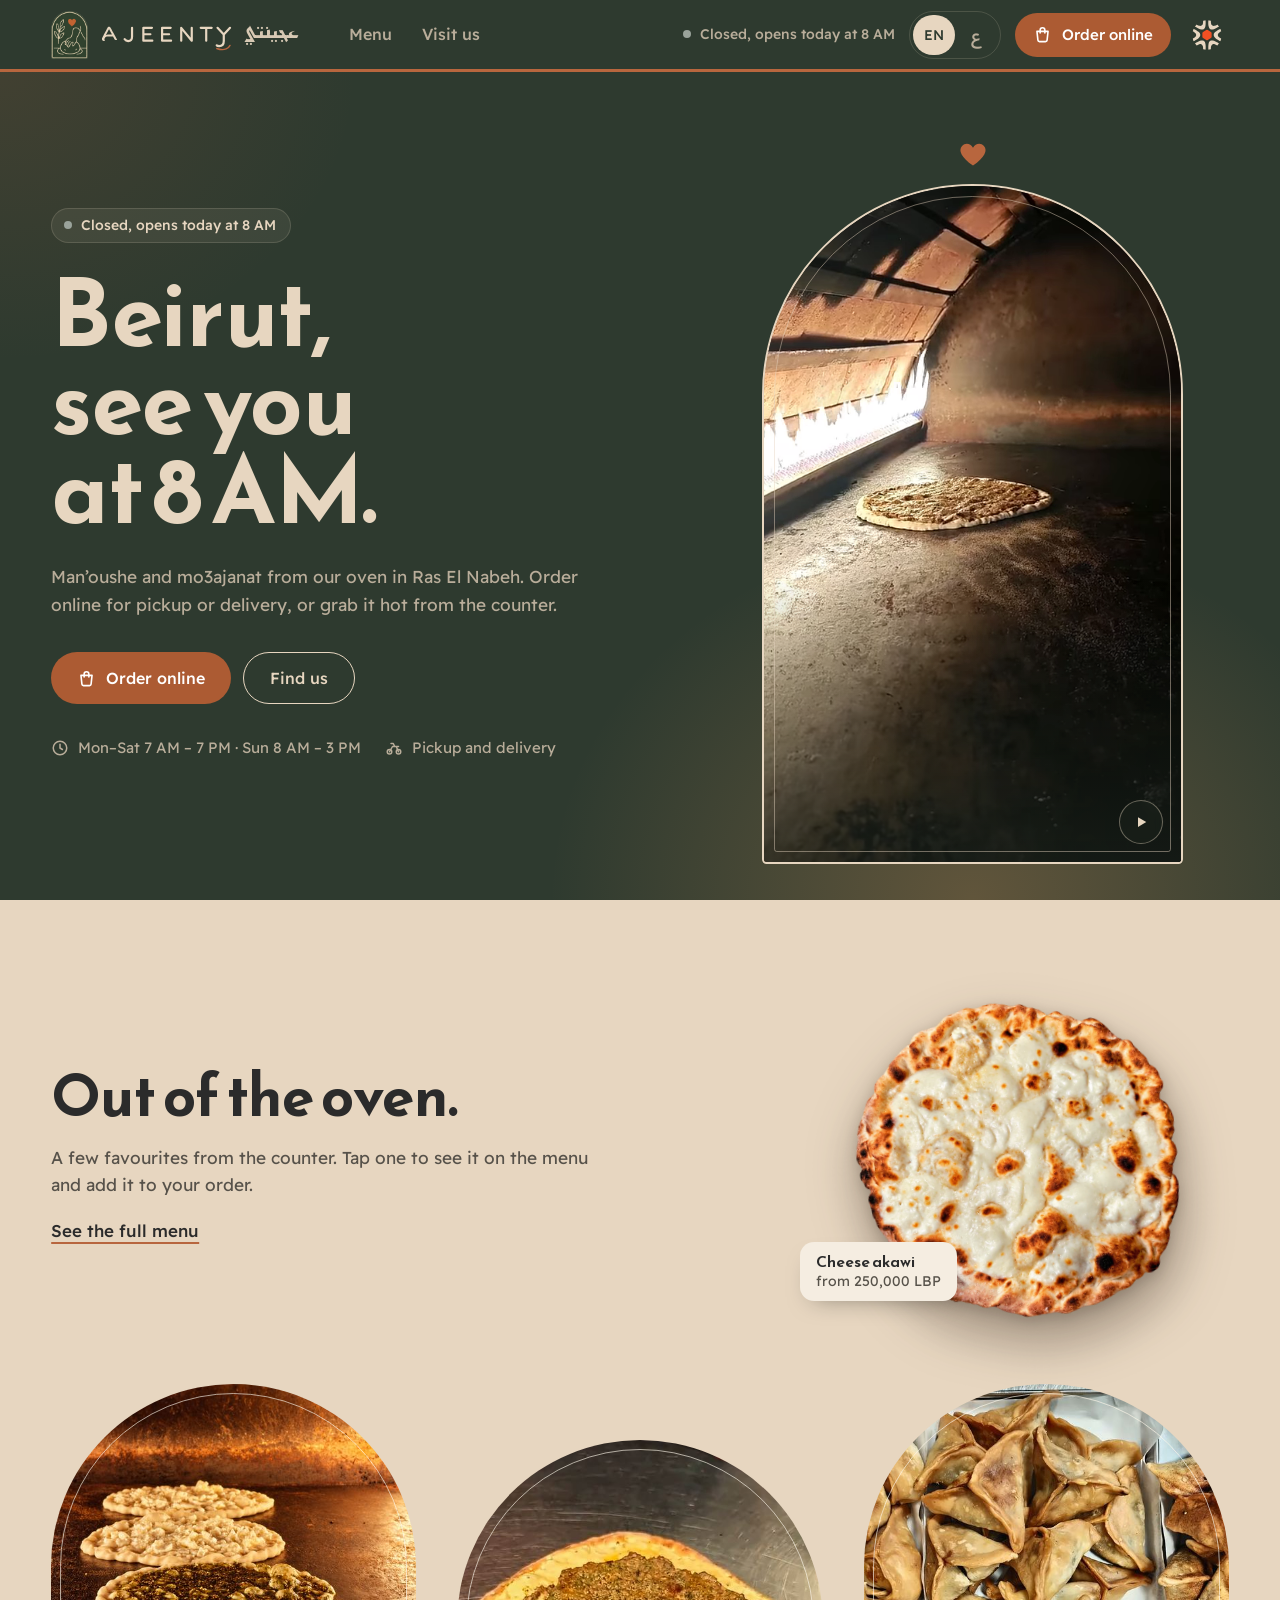
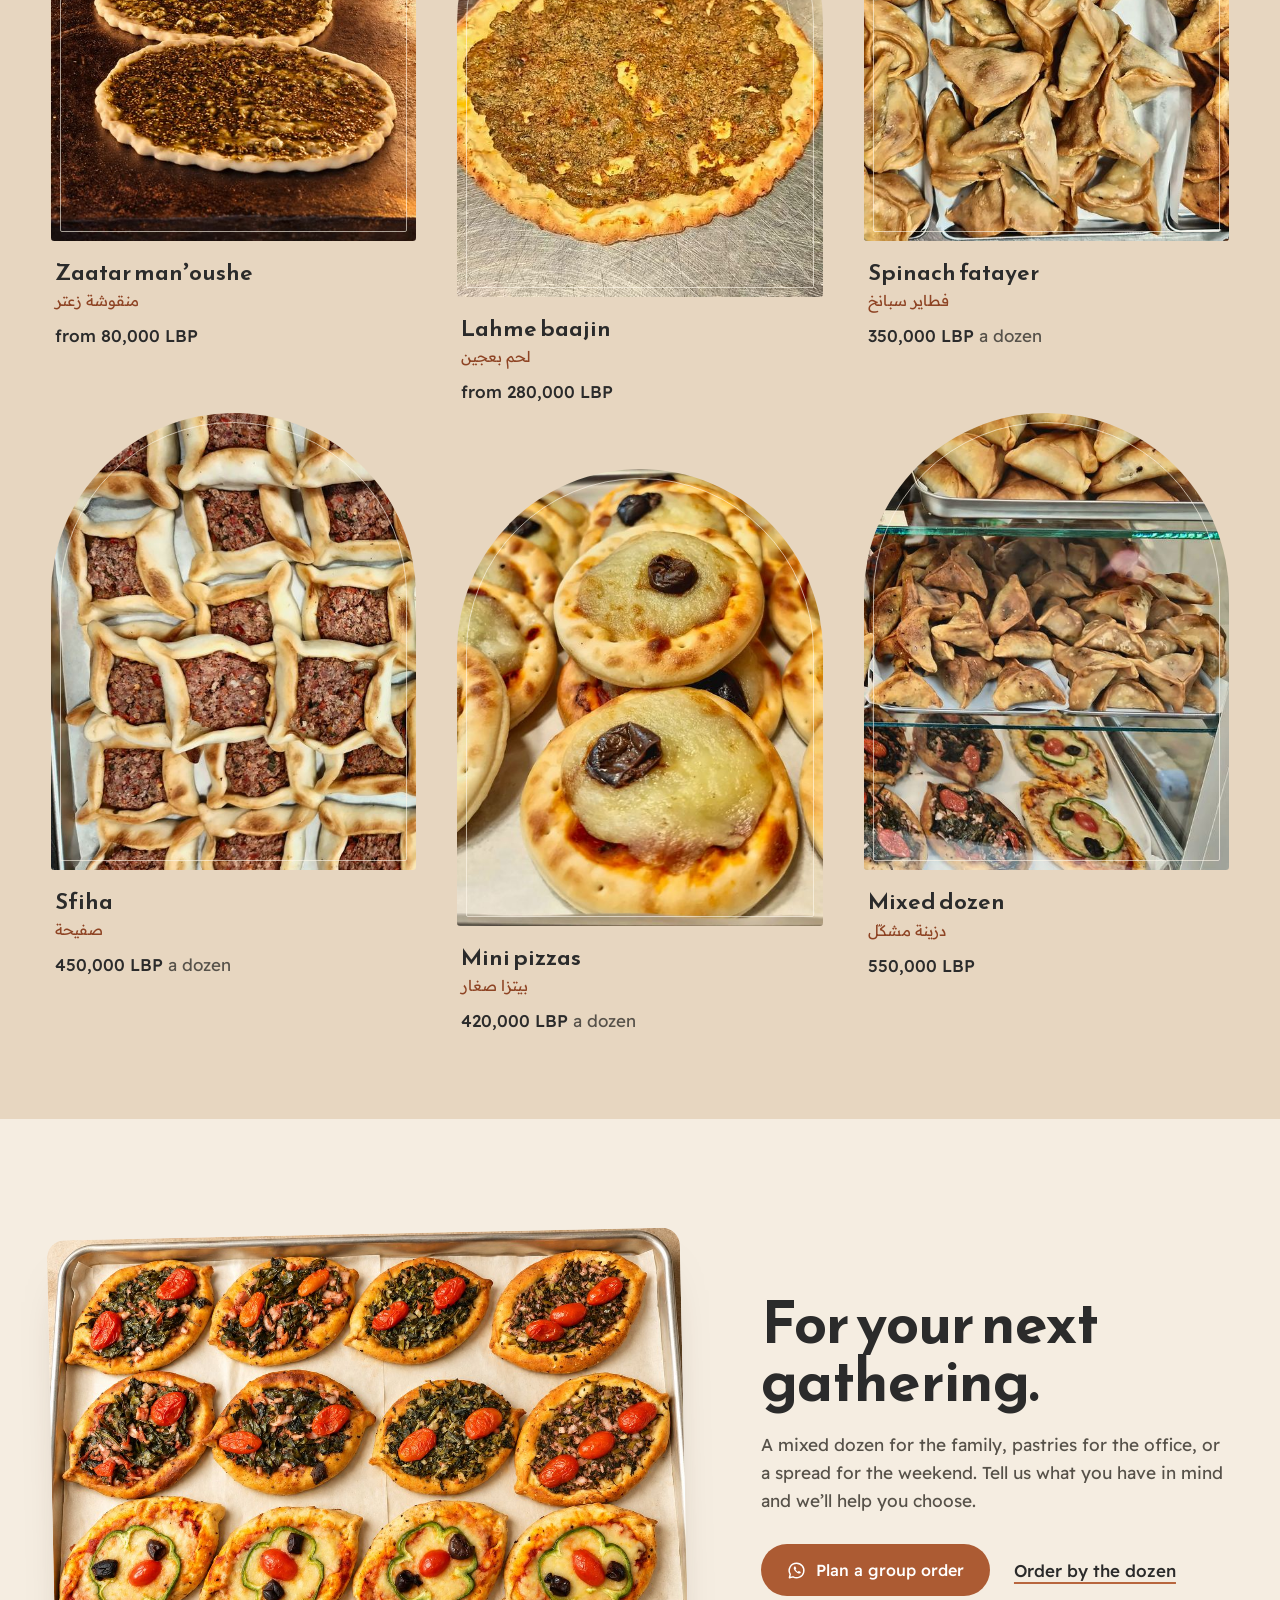
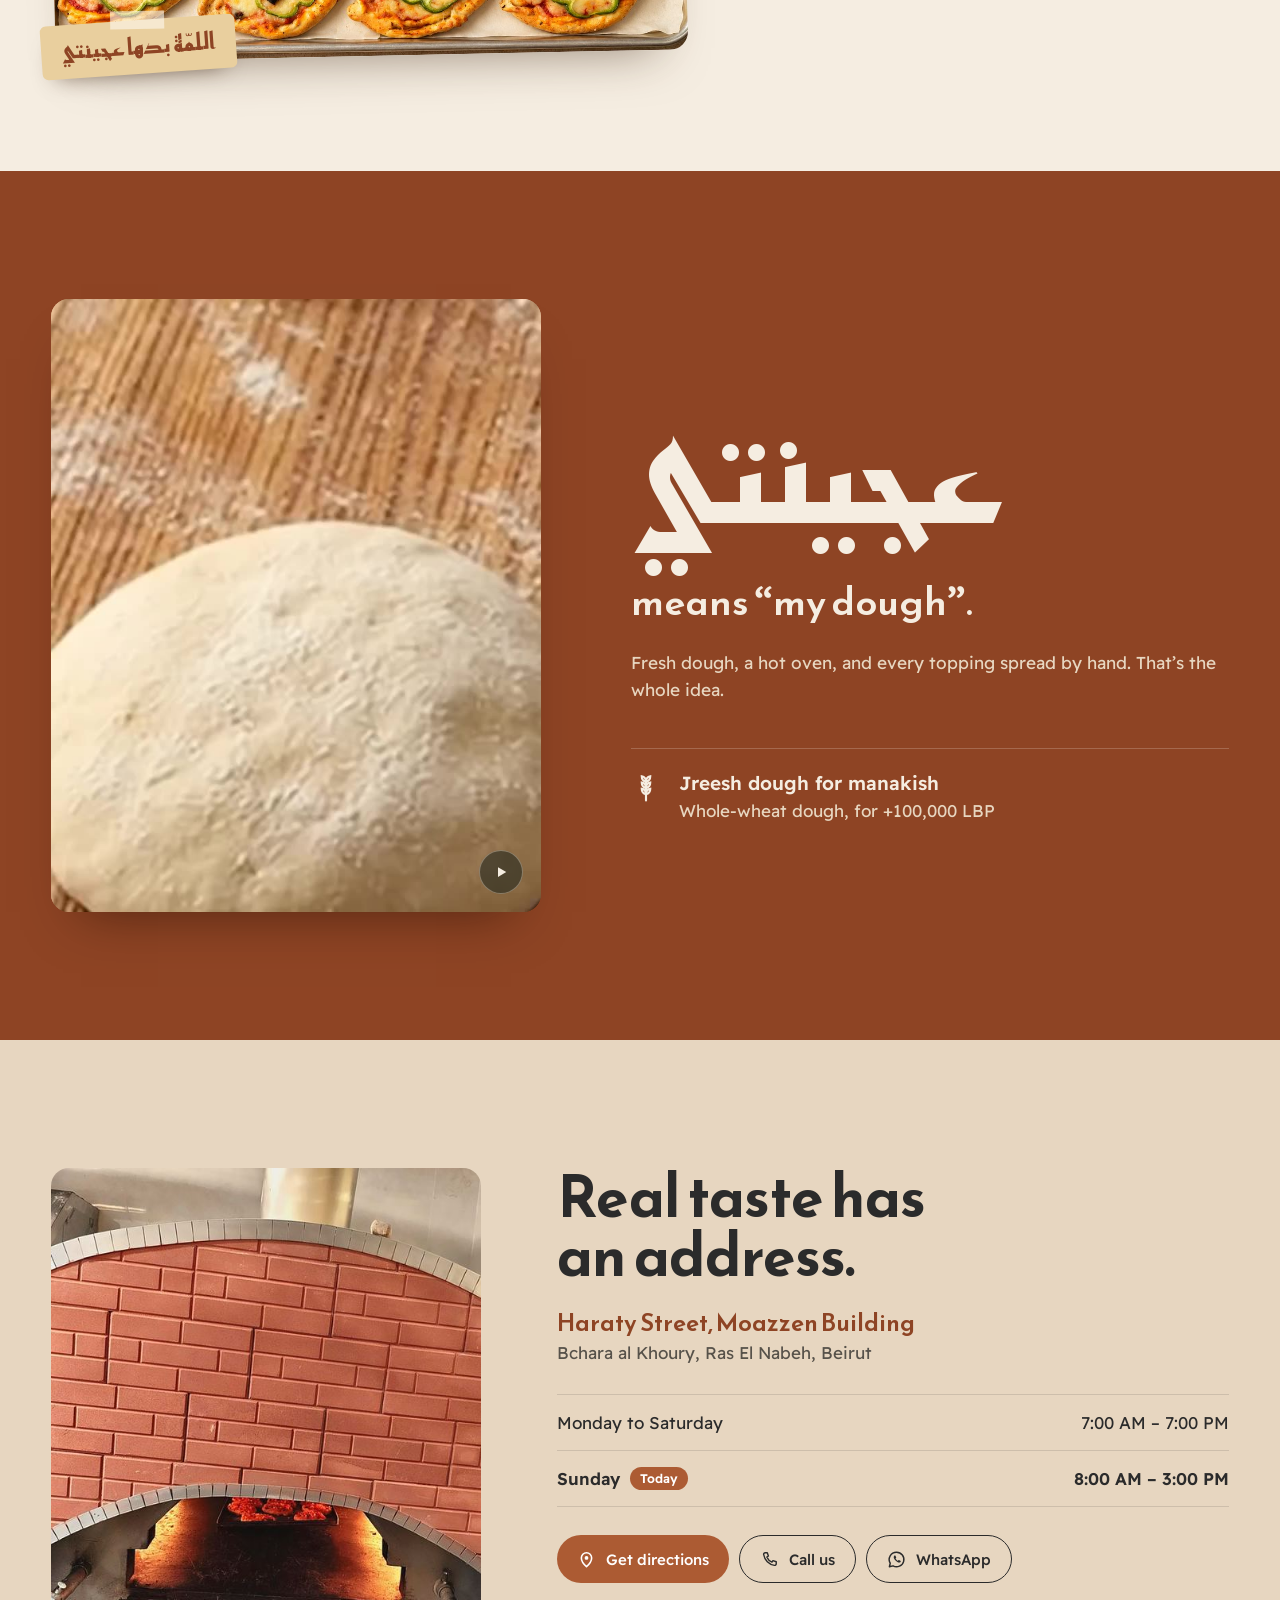
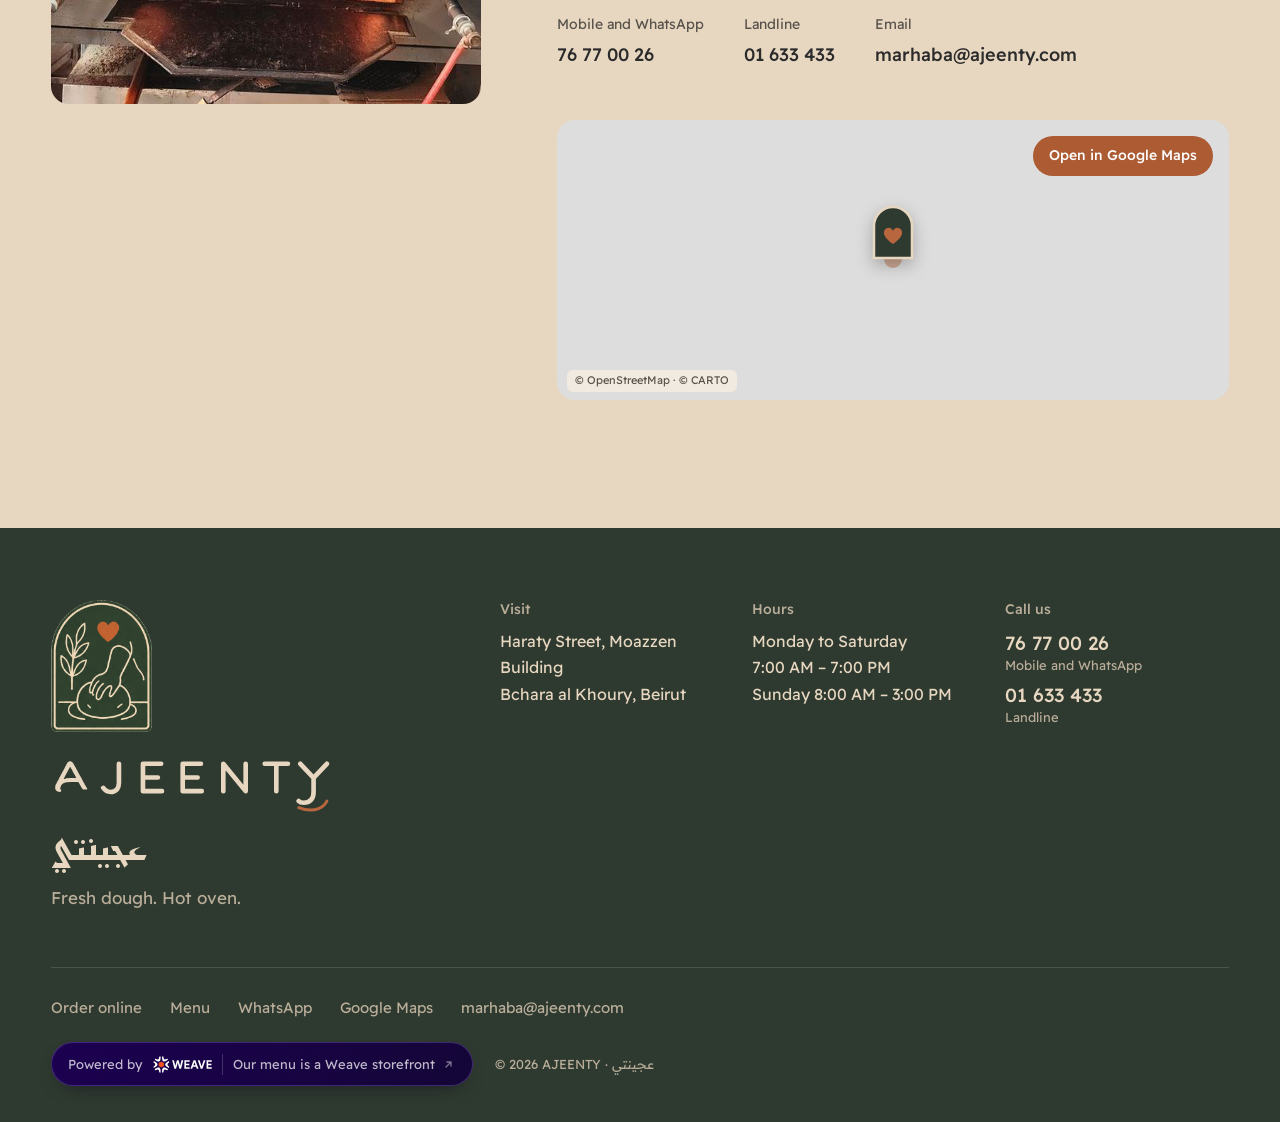
==== index.html @ 87403875 "weave" ====
<!doctype html>
<html lang="en" dir="ltr">
<head>
  <meta charset="utf-8">
  <meta name="viewport" content="width=device-width, initial-scale=1, viewport-fit=cover">
  <title>AJEENTY | Man’oushe &amp; mo3ajanat in Ras El Nabeh, Beirut</title>
  <meta name="description" content="AJEENTY (عجينتي) bakes man’oushe, mo3ajanat and fresh dough in Ras El Nabeh, Beirut. Open Monday to Saturday 7 AM to 7 PM, Sunday 8 AM to 3 PM. Order online for pickup or delivery.">
  <meta name="theme-color" content="#2E3A2F">
  <link rel="canonical" href="https://ajeenty.com/">
  <link rel="alternate" hreflang="en" href="https://ajeenty.com/">
  <link rel="alternate" hreflang="ar" href="https://ajeenty.com/?lang=ar">
  <link rel="alternate" hreflang="x-default" href="https://ajeenty.com/">

  <link rel="icon" href="favicon.svg" type="image/svg+xml">
  <link rel="icon" href="favicon-48.png" type="image/png" sizes="48x48">
  <link rel="apple-touch-icon" href="apple-touch-icon.png">
  <link rel="manifest" href="site.webmanifest">

  <!-- Link previews (WhatsApp, Instagram, Facebook, X) -->
  <meta property="og:type" content="website">
  <meta property="og:site_name" content="AJEENTY">
  <meta property="og:title" content="AJEENTY — Beirut, we’re open.">
  <meta property="og:description" content="Man’oushe, mo3ajanat and fresh dough, straight from the oven. Ras El Nabeh, Beirut · Mon–Sat 7 AM–7 PM · Sun 8 AM–3 PM.">
  <meta property="og:url" content="https://ajeenty.com/">
  <meta property="og:image" content="https://ajeenty.com/og.jpg">
  <meta property="og:image:secure_url" content="https://ajeenty.com/og.jpg">
  <meta property="og:image:type" content="image/jpeg">
  <meta property="og:image:width" content="1200">
  <meta property="og:image:height" content="630">
  <meta property="og:image:alt" content="AJEENTY: Beirut, we’re open. A cheese akawi man’oushe fresh out of the oven.">
  <meta property="og:locale" content="en_US">
  <meta property="og:locale:alternate" content="ar_LB">
  <meta name="twitter:card" content="summary_large_image">
  <meta name="twitter:image" content="https://ajeenty.com/og.jpg">

  <link rel="preload" href="fonts/reem-kufi-latin.woff2" as="font" type="font/woff2" crossorigin>
  <link rel="preload" href="fonts/readex-pro-latin.woff2" as="font" type="font/woff2" crossorigin>
  <link rel="stylesheet" href="assets/fonts.css">
  <link rel="stylesheet" href="assets/base.css">
  <link rel="stylesheet" href="assets/home.css">
  <link rel="preconnect" href="https://a.basemaps.cartocdn.com" crossorigin>

  <script type="application/ld+json">
  {
    "@context": "https://schema.org",
    "@type": "Bakery",
    "@id": "https://ajeenty.com/#bakery",
    "name": "AJEENTY",
    "alternateName": "عجينتي",
    "description": "Lebanese bakery in Ras El Nabeh, Beirut: man’oushe, mo3ajanat and fresh dough, straight from the oven.",
    "url": "https://ajeenty.com/",
    "logo": "https://ajeenty.com/icon-512.png",
    "image": ["https://ajeenty.com/og.jpg", "https://ajeenty.com/img/photos/visit-oven.jpg", "https://ajeenty.com/img/photos/fav-zaatar.jpg", "https://ajeenty.com/img/emblem.png"],
    "telephone": "+96176770026",
    "email": "marhaba@ajeenty.com",
    "servesCuisine": ["Lebanese", "Bakery", "Manakish"],
    "currenciesAccepted": "LBP",
    "hasMenu": "https://ajeenty.com/menu/",
    "hasMap": "https://maps.app.goo.gl/8EuMrwrfKrTEsUth9",
    "acceptsReservations": false,
    "potentialAction": { "@type": "OrderAction", "target": { "@type": "EntryPoint", "urlTemplate": "https://ajeenty.com/menu/", "actionPlatform": ["http://schema.org/DesktopWebPlatform", "http://schema.org/MobileWebPlatform"] }, "deliveryMethod": ["http://purl.org/goodrelations/v1#DeliveryModePickUp", "http://purl.org/goodrelations/v1#DeliveryModeOwnFleet"] },
    "address": {
      "@type": "PostalAddress",
      "streetAddress": "Bchara al Khoury, Haraty Street, Moazzen Building",
      "addressLocality": "Beirut",
      "addressRegion": "Beirut",
      "addressCountry": "LB"
    },
    "geo": { "@type": "GeoCoordinates", "latitude": 33.8799516, "longitude": 35.5068473 },
    "openingHoursSpecification": [
      {
        "@type": "OpeningHoursSpecification",
        "dayOfWeek": ["Monday", "Tuesday", "Wednesday", "Thursday", "Friday", "Saturday"],
        "opens": "07:00",
        "closes": "19:00"
      },
      {
        "@type": "OpeningHoursSpecification",
        "dayOfWeek": "Sunday",
        "opens": "08:00",
        "closes": "15:00"
      }
    ],
    "contactPoint": [
      { "@type": "ContactPoint", "telephone": "+96176770026", "contactType": "customer service", "description": "Mobile, WhatsApp and delivery orders", "availableLanguage": ["Arabic", "English"] },
      { "@type": "ContactPoint", "telephone": "+9611633433", "contactType": "customer service", "description": "Landline", "availableLanguage": ["Arabic", "English"] }
    ],
    "areaServed": "Beirut"
  }
  </script>
</head>
<body data-page="home">
  <a class="skip" href="#main" data-i18n="skip">Skip to content</a>

  <svg width="0" height="0" style="position:absolute" aria-hidden="true" focusable="false">
    <symbol id="i-wa" viewBox="0 0 24 24"><path d="M12 2.8a9.2 9.2 0 0 0-7.9 13.9L3 21.2l4.6-1.2A9.2 9.2 0 1 0 12 2.8z" fill="none" stroke="currentColor" stroke-width="1.8" stroke-linejoin="round"/><path d="M8.9 7.6c.3-.5.6-.5.9-.5h.5c.2 0 .4.1.5.4l.8 1.8c.1.2 0 .5-.1.6l-.6.7c-.1.1-.1.3 0 .5.6 1 1.4 1.8 2.4 2.4.2.1.4.1.5 0l.7-.7c.2-.2.4-.2.6-.1l1.8.8c.2.1.4.3.4.5v.5c0 .3-.1.7-.6 1-.7.4-1.8.6-3.6-.3-1.7-.9-3.1-2.3-4-4-.8-1.7-.6-2.9-.2-3.6z" fill="currentColor"/></symbol>
    <symbol id="i-phone" viewBox="0 0 24 24"><path d="M6.6 3.5h2.6l1.4 4.1-2 1.3a12 12 0 0 0 6.5 6.5l1.3-2 4.1 1.4v2.6a2 2 0 0 1-2.2 2A16.5 16.5 0 0 1 4.6 5.7a2 2 0 0 1 2-2.2z" fill="none" stroke="currentColor" stroke-width="1.8" stroke-linejoin="round"/></symbol>
    <symbol id="i-clock" viewBox="0 0 24 24"><circle cx="12" cy="12" r="9" fill="none" stroke="currentColor" stroke-width="2"/><path d="M12 7v5l3.2 2" fill="none" stroke="currentColor" stroke-width="2" stroke-linecap="round"/></symbol>
    <symbol id="i-pin" viewBox="0 0 24 24"><path d="M12 21s-6.5-5.8-6.5-11a6.5 6.5 0 0 1 13 0c0 5.2-6.5 11-6.5 11z" fill="none" stroke="currentColor" stroke-width="2" stroke-linejoin="round"/><circle cx="12" cy="10" r="2.4" fill="currentColor"/></symbol>
    <symbol id="i-bike" viewBox="0 0 24 24"><circle cx="6" cy="17" r="3" fill="none" stroke="currentColor" stroke-width="2"/><circle cx="18" cy="17" r="3" fill="none" stroke="currentColor" stroke-width="2"/><path d="M6 17l4-7h5l3 7M13 10l-2-4H8M15 10h3" fill="none" stroke="currentColor" stroke-width="2" stroke-linecap="round" stroke-linejoin="round"/></symbol>
    <symbol id="i-mail" viewBox="0 0 24 24"><rect x="3" y="5.5" width="18" height="13" rx="2" fill="none" stroke="currentColor" stroke-width="2"/><path d="M3.5 7l8.5 6 8.5-6" fill="none" stroke="currentColor" stroke-width="2" stroke-linejoin="round"/></symbol>
    <symbol id="i-wheat" viewBox="0 0 24 24"><g fill="none" stroke="currentColor" stroke-width="1.7" stroke-linecap="round"><path d="M12 22V7"/><path d="M12 7c-2.4-.5-3.4-2.4-3.4-4.4 2.4.5 3.4 2.4 3.4 4.4zM12 7c2.4-.5 3.4-2.4 3.4-4.4-2.4.5-3.4 2.4-3.4 4.4zM12 12c-2.4-.5-3.4-2.4-3.4-4.4 2.4.5 3.4 2.4 3.4 4.4zM12 12c2.4-.5 3.4-2.4 3.4-4.4-2.4.5-3.4 2.4-3.4 4.4zM12 17c-2.4-.5-3.4-2.4-3.4-4.4 2.4.5 3.4 2.4 3.4 4.4zM12 17c2.4-.5 3.4-2.4 3.4-4.4-2.4.5-3.4 2.4-3.4 4.4z"/></g></symbol>
    <symbol id="i-box" viewBox="0 0 24 24"><g fill="none" stroke="currentColor" stroke-width="1.8" stroke-linejoin="round"><path d="M3 8.5h18v11a1.5 1.5 0 0 1-1.5 1.5h-15A1.5 1.5 0 0 1 3 19.5z"/><path d="M5 8.5L7 4h10l2 4.5"/><circle cx="8" cy="13" r="1.6"/><circle cx="12" cy="13" r="1.6"/><circle cx="16" cy="13" r="1.6"/><circle cx="8" cy="17" r="1.6"/><circle cx="12" cy="17" r="1.6"/><circle cx="16" cy="17" r="1.6"/></g></symbol>
    <symbol id="i-bag" viewBox="0 0 24 24"><g fill="none" stroke="currentColor" stroke-width="2" stroke-linecap="round" stroke-linejoin="round"><path d="M5 8h14l-1.2 11.2a2 2 0 0 1-2 1.8H8.2a2 2 0 0 1-2-1.8z"/><path d="M9 10V6.5a3 3 0 0 1 6 0V10"/></g></symbol>
    <symbol id="i-weave-mark" viewBox="0 0 400 407.41"><clipPath id="i-weave-clip"><circle cx="200" cy="203.7" r="200"/></clipPath><g fill="currentColor"><g clip-path="url(#i-weave-clip)"><path fill="#F05023" d="M263,178.86v49.69a20,20,0,0,1-10,17.32l-43,24.85a20,20,0,0,1-20,0l-43-24.85a20,20,0,0,1-10-17.32V178.86a20,20,0,0,1,10-17.32l43-24.85a20,20,0,0,1,20,0l43,24.85A20,20,0,0,1,263,178.86Z"/><path d="M347.44,203.7c0,8.66,2,17.09,12.73,27.9C374.89,246.39,400,257.18,400,257.18L386.14,288.7s-38.79-16.54-70.56-42.53c-17.8-14.57-24.11-29-24.11-42.47s6.31-27.89,24.11-42.46c31.77-26,70.56-42.54,70.56-42.54L400,150.23S374.89,161,360.17,175.8C349.42,186.62,347.44,195.05,347.44,203.7Z"/><path d="M273.72,76c7.5,4.33,15.79,6.83,30.53,2.92,20.16-5.35,42.06-21.7,42.06-21.7L366.68,85S333,110.32,294.57,124.84c-21.52,8.13-37.19,6.38-48.84-.35s-21-19.41-24.71-42.12C214.39,41.87,219.46,0,219.46,0l34.23,3.76S250.47,30.9,255.92,51C259.91,65.76,266.22,71.69,273.72,76Z"/><path d="M126.28,76c7.5-4.33,13.81-10.26,17.8-25,5.45-20.14,2.23-47.28,2.23-47.28L180.54,0s5.07,41.87-1.56,82.37c-3.71,22.71-13.07,35.4-24.71,42.12s-27.32,8.48-48.84.35C67,110.32,33.32,85,33.32,85L53.69,57.24s21.9,16.35,42.06,21.7C110.49,82.85,118.78,80.35,126.28,76Z"/><path d="M52.56,203.7c0-8.65-2-17.08-12.73-27.9C25.11,161,0,150.23,0,150.23L13.86,118.7s38.79,16.55,70.56,42.54c17.8,14.57,24.11,29,24.11,42.46s-6.31,27.9-24.11,42.47c-31.77,26-70.56,42.53-70.56,42.53L0,257.18s25.11-10.79,39.83-25.58C50.58,220.79,52.56,212.36,52.56,203.7Z"/><path d="M126.28,331.39c-7.5-4.33-15.79-6.83-30.53-2.92-20.16,5.35-42.06,21.7-42.06,21.7L33.32,322.41S67,297.08,105.43,282.57c21.52-8.13,37.19-6.38,48.84.35s21,19.41,24.71,42.11c6.63,40.51,1.56,82.38,1.56,82.38l-34.23-3.76s3.22-27.14-2.23-47.28C140.09,341.65,133.78,335.72,126.28,331.39Z"/><path d="M273.72,331.39c-7.5,4.33-13.81,10.26-17.8,25-5.45,20.14-2.23,47.28-2.23,47.28l-34.23,3.76S214.39,365.54,221,325c3.71-22.7,13.07-35.39,24.71-42.11s27.32-8.48,48.84-.35c38.39,14.51,72.11,39.84,72.11,39.84l-20.37,27.76s-21.9-16.35-42.06-21.7C289.51,324.56,281.22,327.06,273.72,331.39Z"/></g></g></symbol>
    <symbol id="i-weave" viewBox="0 0 1410.83 407.41"><use href="#i-weave-mark" width="400" height="407.41"/><g fill="currentColor"><path d="M513.08,303.7,460,103.7h41.9L529.28,216l3.35,20.94h2.23L539.33,216l35.2-112.3h37.15L646,216l4.46,20.39h2.24L656.09,216l27.1-112.3h41.9l-51.68,200h-40.5L598.83,183l-4.47-21.51h-2.23L587.66,183,551.9,303.7Z"/><polygon points="878.99 139.46 878.99 103.7 752.18 103.7 752.18 303.7 878.99 303.7 878.99 267.95 789.88 267.95 789.88 221.58 870.05 221.58 870.05 185.83 789.88 185.83 789.88 139.46 878.99 139.46"/><path d="M1090.72,303.7l-75.14-200h-43.3l-74.85,200h41.62l16.79-47.76h76.47l16.8,47.76Zm-98.88-82.4H968L985.7,171,993,147h2.23l7.26,24,17.68,50.28Z"/><path d="M1144.62,303.7,1074,103.7h40.78l41.34,120.68,7.26,25.41h2.24l7.82-25.41,43-120.68h40.78l-72.91,200Z"/><polygon points="1410.83 139.46 1410.83 103.7 1284.01 103.7 1284.01 303.7 1410.83 303.7 1410.83 267.95 1321.72 267.95 1321.72 221.58 1401.89 221.58 1401.89 185.83 1321.72 185.83 1321.72 139.46 1410.83 139.46"/></g></symbol>
    <symbol id="i-out" viewBox="0 0 24 24"><path d="M8 16L16 8M9.5 8H16v6.5" fill="none" stroke="currentColor" stroke-width="2.2" stroke-linecap="round" stroke-linejoin="round"/></symbol>
    <symbol id="i-wordmark" viewBox="8 28 338 68">
      <path fill="currentColor" fill-rule="evenodd" transform="translate(-5.202719 27.243511) scale(0.04573548)" d="M 740.500 119.500 L 723.500 135.500 L 680.000 220.000 L 672.000 228.000 L 652.000 274.000 L 505.000 545.000 L 489.000 582.500 L 471.500 609.000 L 401.000 752.000 L 399.000 828.500 L 414.000 861.000 L 437.500 886.500 L 482.500 910.000 L 523.500 912.500 L 556.000 896.000 L 561.500 881.500 L 557.500 865.500 L 546.500 854.000 L 534.500 830.500 L 533.500 811.000 L 549.500 757.500 L 564.500 731.000 L 588.500 704.000 L 630.000 676.500 L 676.000 661.500 L 707.000 655.500 L 802.000 650.500 L 970.500 649.500 L 1015.500 656.500 L 1107.500 820.500 L 1130.500 840.500 L 1149.000 847.500 L 1218.500 848.500 L 1245.500 843.000 L 1247.000 835.500 L 1231.500 803.500 L 1176.000 707.500 L 1166.000 683.000 L 1148.000 655.500 L 1072.500 510.500 L 1050.500 478.000 L 1030.000 437.000 L 1020.500 426.500 L 978.000 341.000 L 953.500 302.000 L 938.000 268.000 L 869.000 145.500 L 846.000 121.000 L 815.500 109.500 L 812.000 105.000 L 778.000 105.000 L 759.000 115.000 Z M 799.000 252.000 L 803.000 257.500 L 806.000 268.000 L 815.000 282.500 L 822.000 299.000 L 826.500 303.000 L 829.000 309.000 L 842.000 327.500 L 848.000 342.000 L 854.000 350.000 L 858.000 362.000 L 863.000 372.000 L 867.500 377.000 L 875.000 394.000 L 891.000 423.000 L 902.000 439.500 L 929.000 493.000 L 937.500 504.000 L 942.000 515.500 L 949.000 527.500 L 949.500 536.500 L 945.500 542.000 L 931.500 544.000 L 927.000 543.000 L 924.500 544.000 L 916.000 543.000 L 913.000 544.000 L 910.500 543.000 L 906.500 544.000 L 827.000 544.000 L 824.500 545.000 L 787.000 545.000 L 784.500 546.000 L 713.000 549.000 L 690.000 553.000 L 667.500 562.000 L 643.500 568.000 L 629.500 570.000 L 628.000 568.500 L 629.500 554.000 L 640.500 532.500 L 650.500 517.000 L 670.500 474.500 L 677.000 466.500 L 683.500 455.000 L 698.500 421.500 L 716.500 392.000 L 723.500 374.000 L 737.500 346.500 L 745.000 337.500 L 765.500 293.500 L 773.500 285.000 L 780.500 268.500 L 787.500 258.500 L 794.000 252.500 Z"/>
      <g fill="none" stroke="currentColor" stroke-width="5.6" stroke-linecap="round" stroke-linejoin="round">
        <path d="M 90 35 L 90 58 C 90 65 86 69 80 69 C 76 69 73 67 71 64"/>
        <path d="M 119 35 L 119 68 M 119 35 L 141 35 M 119 51.5 L 137 51.5 M 119 68 L 142 68"/>
        <path d="M 167 35 L 167 68 M 167 35 L 189 35 M 167 51.5 L 185 51.5 M 167 68 L 190 68"/>
        <path d="M 216 68 L 216 35 L 243 68 L 243 35"/>
        <path d="M 266 35 L 294 35 M 280 35 L 280 68"/>
        <path d="M 309 35 L 325 52 L 341 35 M 325 52 L 325 69 C 325 78 320 82 313 82 C 310 82 308 81 307 80"/>
      </g>
      <path d="M 307 88 C 315 91 324 92 331 89 C 336 87 339 84 341 80" fill="none" stroke="#B8663E" stroke-width="3.6" stroke-linecap="round" stroke-linejoin="round"/>
    </symbol>
  </svg>

  <header class="nav">
    <div class="nav-in wrap">
      <a class="nav-logo" href="index.html" aria-label="AJEENTY home">
        <img class="emblem" src="img/logo-emblem.png" width="110" height="144" alt="">
        <svg class="wm" viewBox="0 0 338 68" aria-hidden="true"><use href="#i-wordmark"/></svg>
        <span class="ar-wm" lang="ar" aria-hidden="true">عجينتي</span>
      </a>
      <nav class="nav-links" aria-label="Main">
        <a href="menu/index.html" data-i18n="navMenu">Menu</a>
        <a class="nl-visit" href="#visit" data-i18n="navVisit">Visit us</a>
      </nav>
      <div class="nav-right">
        <span class="status" data-status>Mon–Sat 7 AM – 7 PM · Sun 8 AM – 3 PM</span>
        <div class="lang" role="group" aria-label="Language">
          <button type="button" data-lang="en" aria-pressed="true">EN</button>
          <button type="button" data-lang="ar" aria-pressed="false" lang="ar">ع</button>
        </div>
        <a class="btn btn-action" href="menu/index.html" aria-label="Order online" data-i18n-attr="aria-label:orderOnline">
          <svg class="ic" aria-hidden="true"><use href="#i-bag"/></svg><span class="lbl" data-i18n="orderOnline">Order online</span>
        </a>
        <a class="nav-weave" href="https://weave-lb.com/stores" target="_blank" rel="noopener" aria-label="Powered by Weave. Opens Weave Stores" data-i18n-attr="aria-label:weaveNavAria" title="Powered by Weave">
          <svg viewBox="0 0 400 407.41" aria-hidden="true"><use href="#i-weave-mark"/></svg>
        </a>
      </div>
    </div>
  </header>

  <main id="main">
    <!-- 1 · The oven: live status headline and the real oven on video -->
    <section class="hero on-sage" aria-labelledby="hero-title">
      <div class="hero-in wrap">
        <div class="hero-copy">
          <p class="hero-status"><span class="status" data-status>Mon–Sat 7 AM – 7 PM · Sun 8 AM – 3 PM</span></p>
          <h1 class="h1 hero-title" id="hero-title"><span class="l1" data-hl="a">Beirut,</span> <span class="l2" data-hl="b">we’re open.</span></h1>
          <p class="lede hero-lede" data-i18n="heroP">Man’oushe and mo3ajanat from our oven in Ras El Nabeh. Order online for pickup or delivery, or grab it hot from the counter.</p>
          <div class="hero-actions" id="heroActions">
            <a class="btn btn-action" href="menu/index.html"><svg class="ic" aria-hidden="true"><use href="#i-bag"/></svg><span data-i18n="orderOnline">Order online</span></a>
            <a class="btn btn-line" href="#visit" data-i18n="findUs">Find us</a>
          </div>
          <ul class="hero-meta">
            <li><svg aria-hidden="true"><use href="#i-clock"/></svg><span data-i18n="hoursShort">Mon–Sat 7 AM – 7 PM · Sun 8 AM – 3 PM</span></li>
            <li><svg aria-hidden="true"><use href="#i-bike"/></svg><span data-i18n="deliveryShort">Pickup and delivery</span></li>
          </ul>
        </div>

        <div class="hero-stage">
          <svg class="keystone" viewBox="0 0 26 24" aria-hidden="true"><path d="M13 22 C3 15 0 9 3.5 5 C6.5 1.8 11 3 13 6.5 C15 3 19.5 1.8 22.5 5 C26 9 23 15 13 22 Z" fill="#B8663E"/></svg>
          <div class="window">
            <video class="window-video" id="ovenVideo" muted playsinline loop preload="none" poster="img/photos/oven-loop.jpg" aria-label="Our oven: a man’oushe is spread by hand, slid in on the peel and baked" data-i18n-attr="aria-label:videoAlt">
              <source data-src="img/photos/oven-loop.mp4" type="video/mp4">
              <source data-src="img/photos/oven-loop.webm" type="video/webm">
            </video>
            <button class="window-btn" type="button" id="videoBtn" aria-label="Pause the video" data-pause="Pause the video" data-play="Play the video" hidden>
              <svg class="i-pause" viewBox="0 0 24 24" aria-hidden="true"><path d="M8 5v14M16 5v14" stroke="currentColor" stroke-width="3" stroke-linecap="round"/></svg>
              <svg class="i-play" viewBox="0 0 24 24" aria-hidden="true"><path d="M8 5.5v13l11-6.5z" fill="currentColor"/></svg>
            </button>
          </div>
        </div>
      </div>
    </section>

    <!-- 2 · Out of the oven: real photos, each opens the item on the menu -->
    <section class="picks" id="favourites" aria-labelledby="picks-title">
      <div class="wrap">
        <div class="picks-top">
          <div class="picks-head">
          <h2 class="h2" id="picks-title" data-i18n="picksTitle">Out of the oven.</h2>
          <p class="lede" data-i18n="picksP">A few favourites from the counter. Tap one to see it on the menu and add it to your order.</p>
          <a class="link" href="menu/index.html" data-i18n="fullMenu">See the full menu</a>
        </div>
          <a class="fresh" href="menu/index.html#it-akawi">
      <img class="fresh-img" loading="lazy" src="img/photos/manoushe-cheese.webp" width="1000" height="1000" alt="A cheese akawi man’oushe, fresh out of the oven" data-i18n-attr="alt:freshAlt">
      <span class="fresh-tag"><b data-i18n="dAkawi">Cheese akawi</b><span><span data-i18n="from">from</span> <span class="num">250,000</span> <span data-i18n="lbp">LBP</span></span></span>
    </a>
        </div>
        <ul class="pick-list">
          <li><a class="pick" href="menu/index.html#it-thyme">
            <span class="pick-photo"><img src="img/photos/fav-zaatar-sm.jpg" srcset="img/photos/fav-zaatar-sm.jpg 540w, img/photos/fav-zaatar.jpg 900w" sizes="(max-width:620px) 74vw, (max-width:980px) 45vw, 400px" width="900" height="1125" loading="lazy" alt="Zaatar man’oushe baking on the oven floor" data-i18n-attr="alt:altZaatar"></span>
            <span class="pick-txt"><span class="pick-name" data-i18n="pZaatar">Zaatar man’oushe</span><span class="pick-alt" data-alt="pZaatar">منقوشة زعتر</span><span class="pick-price"><span data-i18n="from">from</span> <span class="num">80,000</span> <span data-i18n="lbp">LBP</span></span></span>
          </a></li>
          <li><a class="pick" href="menu/index.html#it-lahme">
            <span class="pick-photo"><img src="img/photos/fav-lahme-sm.jpg" srcset="img/photos/fav-lahme-sm.jpg 540w, img/photos/fav-lahme.jpg 720w" sizes="(max-width:620px) 74vw, (max-width:980px) 45vw, 400px" width="720" height="900" loading="lazy" alt="A whole lahme baajin, just baked" data-i18n-attr="alt:altLahme"></span>
            <span class="pick-txt"><span class="pick-name" data-i18n="pLahme">Lahme baajin</span><span class="pick-alt" data-alt="pLahme">لحم بعجين</span><span class="pick-price"><span data-i18n="from">from</span> <span class="num">280,000</span> <span data-i18n="lbp">LBP</span></span></span>
          </a></li>
          <li><a class="pick" href="menu/index.html#it-spinach-dz">
            <span class="pick-photo"><img src="img/photos/fav-spinach-sm.jpg" srcset="img/photos/fav-spinach-sm.jpg 540w, img/photos/fav-spinach.jpg 900w" sizes="(max-width:620px) 74vw, (max-width:980px) 45vw, 400px" width="900" height="1125" loading="lazy" alt="Trays of spinach fatayer" data-i18n-attr="alt:altSpinach"></span>
            <span class="pick-txt"><span class="pick-name" data-i18n="pSpinach">Spinach fatayer</span><span class="pick-alt" data-alt="pSpinach">فطاير سبانخ</span><span class="pick-price"><span class="num">350,000</span> <span data-i18n="lbp">LBP</span> <span class="per" data-i18n="perDozen">a dozen</span></span></span>
          </a></li>
          <li><a class="pick" href="menu/index.html#it-sfiha-dz">
            <span class="pick-photo"><img src="img/photos/fav-sfiha-sm.jpg" srcset="img/photos/fav-sfiha-sm.jpg 540w, img/photos/fav-sfiha.jpg 900w" sizes="(max-width:620px) 74vw, (max-width:980px) 45vw, 400px" width="900" height="1125" loading="lazy" alt="Open meat sfiha on a tray" data-i18n-attr="alt:altSfiha"></span>
            <span class="pick-txt"><span class="pick-name" data-i18n="pSfiha">Sfiha</span><span class="pick-alt" data-alt="pSfiha">صفيحة</span><span class="pick-price"><span class="num">450,000</span> <span data-i18n="lbp">LBP</span> <span class="per" data-i18n="perDozen">a dozen</span></span></span>
          </a></li>
          <li><a class="pick" href="menu/index.html#it-pizza-dz">
            <span class="pick-photo"><img src="img/photos/fav-pizza-sm.jpg" srcset="img/photos/fav-pizza-sm.jpg 540w, img/photos/fav-pizza.jpg 900w" sizes="(max-width:620px) 74vw, (max-width:980px) 45vw, 400px" width="900" height="1125" loading="lazy" alt="Mini pizzas with melted cheese and an olive" data-i18n-attr="alt:altPizza"></span>
            <span class="pick-txt"><span class="pick-name" data-i18n="pPizza">Mini pizzas</span><span class="pick-alt" data-alt="pPizza">بيتزا صغار</span><span class="pick-price"><span class="num">420,000</span> <span data-i18n="lbp">LBP</span> <span class="per" data-i18n="perDozen">a dozen</span></span></span>
          </a></li>
          <li><a class="pick" href="menu/index.html#it-mixed">
            <span class="pick-photo"><img src="img/photos/fav-mixed-sm.jpg" srcset="img/photos/fav-mixed-sm.jpg 540w, img/photos/fav-mixed.jpg 900w" sizes="(max-width:620px) 74vw, (max-width:980px) 45vw, 400px" width="900" height="1125" loading="lazy" alt="Our counter, full of mo3ajanat" data-i18n-attr="alt:altMixed"></span>
            <span class="pick-txt"><span class="pick-name" data-i18n="pMixed">Mixed dozen</span><span class="pick-alt" data-alt="pMixed">دزينة مشكّل</span><span class="pick-price"><span class="num">550,000</span> <span data-i18n="lbp">LBP</span></span></span>
          </a></li>
        </ul>
      </div>
    </section>

    <!-- 3 · Gatherings (photo retouched from the real tray of shakhtoura) -->
    <section class="gather" aria-labelledby="gather-title">
      <div class="wrap gather-in">
        <figure class="gather-photo">
          <img src="img/photos/gathering-sm.jpg" srcset="img/photos/gathering-sm.jpg 640w, img/photos/gathering.jpg 1200w" sizes="(max-width:980px) 92vw, 760px" width="1200" height="800" loading="lazy" alt="A tray of spinach and pizza shakhtoura" data-i18n-attr="alt:altGather">
          <span class="sticker" lang="ar" dir="rtl" aria-hidden="true">اللمّة بدها عجينتي</span>
        </figure>
        <div class="gather-copy">
          <h2 class="h2" id="gather-title" data-i18n="gatherTitle">For your next gathering.</h2>
          <p class="lede" data-i18n="gatherP">A mixed dozen for the family, pastries for the office, or a spread for the weekend. Tell us what you have in mind and we’ll help you choose.</p>
          <div class="gather-acts">
            <a class="btn btn-action" href="https://wa.me/96176770026?text=Marhaba%20AJEENTY!" data-wa="group" target="_blank" rel="noopener"><svg class="ic" aria-hidden="true"><use href="#i-wa"/></svg><span data-i18n="gatherCta">Plan a group order</span></a>
            <a class="link" href="menu/index.html#sec-moajanat" data-i18n="crowdLink">Order by the dozen</a>
          </div>
        </div>
      </div>
    </section>

    <!-- 4 · The dough -->
    <section class="story on-terra" aria-labelledby="story-title">
      <div class="wrap story-in">
        <figure class="story-photo is-video">
          <video class="story-video" id="doughVideo" muted playsinline loop preload="none" poster="img/photos/dough-loop.jpg" width="646" height="808" aria-label="Hands pressing a ball of dough flat on a floured wooden board" data-i18n-attr="aria-label:altDough">
            <source data-src="img/photos/dough-loop.mp4" type="video/mp4">
          </video>
          <button class="window-btn" type="button" id="doughBtn" aria-label="Pause the video" hidden>
            <svg class="i-pause" viewBox="0 0 24 24" aria-hidden="true"><path d="M8 5v14M16 5v14" stroke="currentColor" stroke-width="3" stroke-linecap="round"/></svg>
            <svg class="i-play" viewBox="0 0 24 24" aria-hidden="true"><path d="M8 5.5v13l11-6.5z" fill="currentColor"/></svg>
          </button>
        </figure>
        <div class="story-copy">
          <h2 class="story-word" id="story-title" lang="ar">عجينتي</h2>
          <p class="story-means" data-i18n="storyMeans">means “my dough”.</p>
          <p class="lede" data-i18n="storyP">Fresh dough, a hot oven, and every topping spread by hand. That’s the whole idea.</p>
          <ul class="notes">
            <li>
              <svg aria-hidden="true"><use href="#i-wheat"/></svg>
              <div><b data-i18n="jrTitle">Jreesh dough for manakish</b><span><span data-i18n="jrP">Whole-wheat dough, for</span> <span class="ltr num">+100,000</span> <span data-i18n="lbp">LBP</span></span></div>
            </li>
          </ul>
        </div>
      </div>
    </section>

    <!-- 5 · Visit -->
    <section class="visit" id="visit" aria-labelledby="visit-title">
      <div class="wrap visit-in">
        <figure class="visit-photo">
          <img src="img/photos/visit-oven-sm.jpg" srcset="img/photos/visit-oven-sm.jpg 540w, img/photos/visit-oven.jpg 900w" sizes="(max-width:980px) 90vw, 460px" width="900" height="1125" loading="lazy" alt="The AJEENTY brick oven, lit, with mini pizzas inside" data-i18n-attr="alt:altOven">
        </figure>
        <div class="visit-info">
          <h2 class="h2" id="visit-title" data-i18n="visitTitle">Real taste has an address.</h2>
          <p class="addr"><strong data-i18n="addrA">Haraty Street, Moazzen Building</strong><span data-i18n="addrB">Bchara al Khoury, Ras El Nabeh, Beirut</span></p>
          <dl class="hours" aria-label="Opening hours" data-i18n-attr="aria-label:hoursLabel">
            <div data-days="1,2,3,4,5,6"><dt><span data-i18n="monSat">Monday to Saturday</span><em data-i18n="today">Today</em></dt><dd class="num" data-i18n="monSatH">7:00 AM – 7:00 PM</dd></div>
            <div data-days="0"><dt><span data-i18n="sun">Sunday</span><em data-i18n="today">Today</em></dt><dd class="num" data-i18n="sunH">8:00 AM – 3:00 PM</dd></div>
          </dl>
          <div class="visit-acts">
            <a class="btn btn-action" href="https://maps.app.goo.gl/8EuMrwrfKrTEsUth9" target="_blank" rel="noopener"><svg class="ic" aria-hidden="true"><use href="#i-pin"/></svg><span data-i18n="directions">Get directions</span></a>
            <a class="btn btn-line" href="tel:+96176770026"><svg class="ic" aria-hidden="true"><use href="#i-phone"/></svg><span data-i18n="callUs">Call us</span></a>
            <a class="btn btn-line" href="https://wa.me/96176770026?text=Marhaba%20AJEENTY!" data-wa="hello" target="_blank" rel="noopener"><svg class="ic" aria-hidden="true"><use href="#i-wa"/></svg><span>WhatsApp</span></a>
          </div>
          <ul class="lines">
            <li><span class="lbl" data-i18n="lblMobile">Mobile and WhatsApp</span><a class="val ltr num" href="tel:+96176770026">76 77 00 26</a></li>
            <li><span class="lbl" data-i18n="lblLand">Landline</span><a class="val ltr num" href="tel:+9611633433">01 633 433</a></li>
            <li><span class="lbl" data-i18n="lblEmail">Email</span><a class="val ltr" href="mailto:marhaba@ajeenty.com">marhaba@ajeenty.com</a></li>
          </ul>
        </div>
        <a class="map" id="mapLink" href="https://maps.app.goo.gl/8EuMrwrfKrTEsUth9" target="_blank" rel="noopener" aria-label="Open AJEENTY’s location in Google Maps" data-i18n-attr="aria-label:mapAria">
          <div id="map" aria-hidden="true"></div>
          <div class="map-fallback" aria-hidden="true"><div class="pin"><svg viewBox="0 0 46 58"><path d="M4 54 V22 A19 19 0 0 1 42 22 V54 Z" fill="#2E3A2F" stroke="#E7D6C0" stroke-width="2.5"/><path d="M23 40 C14 34 12 28 15.5 25 C18.5 22.5 22 24 23 27 C24 24 27.5 22.5 30.5 25 C34 28 32 34 23 40 Z" fill="#B8663E"/></svg></div></div>
          <span class="map-hint" aria-hidden="true" data-i18n="mapHint">Open in Google Maps</span>
          <span class="map-credit" aria-hidden="true">© OpenStreetMap · © CARTO</span>
        </a>
      </div>
    </section>
  </main>

  <footer class="foot">
    <div class="wrap">
      <div class="foot-top">
        <div class="foot-brand">
          <img class="emblem" src="img/emblem.png" width="322" height="420" alt="" loading="lazy">
          <svg class="wm" viewBox="0 0 338 68" role="img" aria-label="AJEENTY"><use href="#i-wordmark"/></svg>
          <span class="ar-wm" lang="ar">عجينتي</span>
          <p data-i18n="footTag">Fresh dough. Hot oven.</p>
        </div>
        <div class="foot-cols">
          <div>
            <h2 data-i18n="fVisit">Visit</h2>
            <p data-i18n-html="fAddr">Haraty Street, Moazzen Building<br>Bchara al Khoury, Beirut</p>
          </div>
          <div>
            <h2 data-i18n="fHours">Hours</h2>
            <p data-i18n-html="fHoursP">Monday to Saturday<br>7:00 AM – 7:00 PM<br>Sunday 8:00 AM – 3:00 PM</p>
          </div>
          <div>
            <h2 data-i18n="fOrder">Call us</h2>
            <a class="tel" href="tel:+96176770026"><span class="ltr">76 77 00 26</span><small data-i18n="fMobile">Mobile and WhatsApp</small></a>
            <a class="tel" href="tel:+9611633433"><span class="ltr">01 633 433</span><small data-i18n="fLand">Landline</small></a>
          </div>
        </div>
      </div>
      <div class="foot-bottom">
        <ul class="foot-links">
          <li><a href="menu/index.html" data-i18n="orderOnline">Order online</a></li>
          <li><a href="menu/index.html" data-i18n="navMenu">Menu</a></li>
          <li><a href="https://wa.me/96176770026?text=Marhaba%20AJEENTY!" data-wa="hello" target="_blank" rel="noopener">WhatsApp</a></li>
          <li><a href="https://maps.app.goo.gl/8EuMrwrfKrTEsUth9" target="_blank" rel="noopener" data-i18n="gmaps">Google Maps</a></li>
          <li><a href="mailto:marhaba@ajeenty.com">marhaba@ajeenty.com</a></li>
        </ul>
        <div class="foot-end">
          <a class="powered" href="https://weave-lb.com/stores" target="_blank" rel="noopener" aria-label="Powered by Weave. Our menu is a Weave storefront. Opens Weave Stores" data-i18n-attr="aria-label:weaveAria">
          <span class="powered-k" data-i18n="poweredBy">Powered by</span>
          <svg class="powered-wm" viewBox="0 0 1410.83 407.41" aria-hidden="true"><use href="#i-weave"/></svg>
          <span class="powered-note" data-i18n="weaveNote">Our menu is a Weave storefront</span><svg class="powered-out" aria-hidden="true"><use href="#i-out"/></svg>
        </a>
          <small>© 2026 AJEENTY · <span lang="ar">عجينتي</span></small>
        </div>
      </div>
    </div>
  </footer>

  <a class="order-float" id="orderFloat" href="menu/index.html">
    <svg class="ic" aria-hidden="true"><use href="#i-bag"/></svg><span data-i18n="orderOnline">Order online</span>
  </a>

  <script src="assets/common.js" defer></script>
  <script src="assets/home.js" defer></script>
</body>
</html>
---- assets/fonts.css ----
/* AJEENTY web fonts, self-hosted (SIL Open Font License — see /fonts/LICENSE-*.txt)
   Reem Kufi  → headlines, in English and Arabic (geometric, like the AJEENTY wordmark; Kufi Arabic)
   Readex Pro → everything else, in English and Arabic (one family for both scripts)
   Each file only downloads when a page uses characters from its range. */
@font-face{font-family:"Reem Kufi";font-style:normal;font-display:swap;font-weight:400 700;
  src:url(../fonts/reem-kufi-latin.woff2) format("woff2");
  unicode-range:U+0000-00FF,U+0131,U+0152-0153,U+02BB-02BC,U+02C6,U+02DA,U+02DC,U+0304,U+0308,U+0329,U+2000-206F,U+20AC,U+2122,U+2191,U+2193,U+2212,U+2215,U+FEFF,U+FFFD}
@font-face{font-family:"Reem Kufi";font-style:normal;font-display:swap;font-weight:400 700;
  src:url(../fonts/reem-kufi-latin-ext.woff2) format("woff2");
  unicode-range:U+0100-02BA,U+02BD-02C5,U+02C7-02CC,U+02CE-02D7,U+02DD-02FF,U+1D00-1DBF,U+1E00-1E9F,U+1EF2-1EFF,U+2020,U+20A0-20AB,U+20AD-20C0,U+2113,U+2C60-2C7F,U+A720-A7FF}
@font-face{font-family:"Reem Kufi";font-style:normal;font-display:swap;font-weight:400 700;
  src:url(../fonts/reem-kufi-arabic.woff2) format("woff2");
  unicode-range:U+0600-06FF,U+0750-077F,U+0870-088E,U+0890-0891,U+0897-08E1,U+08E3-08FF,U+200C-200E,U+2010-2011,U+204F,U+2E41,U+FB50-FDFF,U+FE70-FE74,U+FE76-FEFC}
@font-face{font-family:"Readex Pro";font-style:normal;font-display:swap;font-weight:160 700;
  src:url(../fonts/readex-pro-latin.woff2) format("woff2");
  unicode-range:U+0000-00FF,U+0131,U+0152-0153,U+02BB-02BC,U+02C6,U+02DA,U+02DC,U+0304,U+0308,U+0329,U+2000-206F,U+20AC,U+2122,U+2191,U+2193,U+2212,U+2215,U+FEFF,U+FFFD}
@font-face{font-family:"Readex Pro";font-style:normal;font-display:swap;font-weight:160 700;
  src:url(../fonts/readex-pro-latin-ext.woff2) format("woff2");
  unicode-range:U+0100-02BA,U+02BD-02C5,U+02C7-02CC,U+02CE-02D7,U+02DD-02FF,U+1D00-1DBF,U+1E00-1E9F,U+1EF2-1EFF,U+2020,U+20A0-20AB,U+20AD-20C0,U+2113,U+2C60-2C7F,U+A720-A7FF}
@font-face{font-family:"Readex Pro";font-style:normal;font-display:swap;font-weight:160 700;
  src:url(../fonts/readex-pro-arabic.woff2) format("woff2");
  unicode-range:U+0600-06FF,U+0750-077F,U+0870-088E,U+0890-0891,U+0897-08E1,U+08E3-08FF,U+200C-200E,U+2010-2011,U+204F,U+2E41,U+FB50-FDFF,U+FE70-FE74,U+FE76-FEFC}
/* Reem Kufi's curly quotes sit too high for English ("we’re", "man’oushe"): borrow Readex Pro's for those four characters.
   Declared last so it wins over the Latin range above. */
@font-face{font-family:"Reem Kufi";font-style:normal;font-display:swap;font-weight:400 700;
  src:url(../fonts/readex-pro-latin.woff2) format("woff2");
  unicode-range:U+2018-2019,U+201C-201D}
---- assets/base.css ----
/* AJEENTY — shared styles for every page: colours, type, header, footer, buttons, status, page transition.
   Brand: Deep Sage #2E3A2F · Warm Beige (sand) #E7D6C0 · Terracotta #B8663E · Charcoal #2B2B2B.
   Two surfaces only: sage (the oven, the frame) and sand (the counter). Terracotta is for the one
   action on a screen (deepened to #AC5B33 so white text passes contrast) and for brand moments. */
:root{
  --sage:#2E3A2F;
  --sage-2:#27322A;          /* a step deeper, for panels on sage */
  --furnace:#1C231D;         /* inside the oven */
  --sand:#E7D6C0;
  --sand-2:#DCC8AD;          /* hover / quiet fills on sand */
  --flour:#F5EDE1;           /* paper: cards, inputs and slips on sand */
  --terra:#B8663E;           /* brand terracotta: heart, brick, illustrations */
  --terra-ink:#8E4424;       /* terracotta deep enough for text on sand (4.9:1) and for big terracotta panels */
  --action:#AC5B33;          /* button fill, white label 4.9:1 */
  --action-2:#934826;        /* hover */
  --ink:#2B2B2B;             /* charcoal: text on sand (9.9:1) */
  --ink-2:#57524A;           /* secondary text on sand (5.3:1) */
  --on-sage:#E7D6C0;         /* text on sage (8.4:1) */
  --on-sage-2:#B9AD9A;       /* secondary text on sage (5.4:1) */
  --ember:#F2A35E;           /* oven light: glows only, never text on sand */
  --line:rgba(43,43,43,.14);
  --line-sage:rgba(231,214,192,.16);
  --f-display:"Reem Kufi","Noto Kufi Arabic","Segoe UI",system-ui,sans-serif;
  --f-body:"Readex Pro",system-ui,-apple-system,"Segoe UI",Roboto,Tahoma,sans-serif;
  --max:1360px;
  --gut:clamp(18px,4vw,56px);
  --nav-h:72px;
  --r:14px;
  /* kept for the menu's oven wall and the page transition */
  --wall:#27322A;
  --tile:rgba(231,214,192,.045);
  color-scheme:light;
}

*{box-sizing:border-box}
html{scroll-behavior:smooth;scroll-padding-top:calc(var(--nav-h) + 12px);-webkit-text-size-adjust:100%}
body{margin:0;background:var(--sand);color:var(--ink);font:400 17px/1.6 var(--f-body);-webkit-font-smoothing:antialiased;text-rendering:optimizeLegibility}
:root[lang="ar"] body{line-height:1.75}
a{color:inherit;text-decoration:none}
button{font:inherit;color:inherit}
:focus-visible{outline:3px solid var(--action);outline-offset:3px;border-radius:6px}
.on-sage :focus-visible,.nav :focus-visible,.foot :focus-visible{outline-color:var(--on-sage)}
img,svg,video{display:block;max-width:100%}
[hidden]{display:none!important}
.sr{position:absolute!important;width:1px;height:1px;overflow:hidden;clip:rect(0 0 0 0);white-space:nowrap}
.ltr{direction:ltr;unicode-bidi:isolate;display:inline-block}
.num{font-variant-numeric:tabular-nums lining-nums}
.ic{width:20px;height:20px;flex:none}

.skip{position:fixed;inset-inline-start:-9999px;top:12px;z-index:6000;background:var(--sage);color:var(--on-sage);padding:12px 16px;font-weight:600;border-radius:10px}
.skip:focus{inset-inline-start:12px}

.wrap{width:min(var(--max),100%);margin-inline:auto;padding-inline:var(--gut)}

/* ---------- type ---------- */
.h1,.h2{margin:0;font-family:var(--f-display);font-weight:700;letter-spacing:-.015em;text-wrap:balance}
.h2{font-size:clamp(38px,4.6vw,66px);line-height:1}
:root[lang="ar"] .h1,:root[lang="ar"] .h2{letter-spacing:0;line-height:1.25}
.lede{margin:0;max-width:36em;font-size:clamp(17px,1.35vw,19px);line-height:1.6;color:var(--ink-2)}
.on-sage .lede{color:var(--on-sage-2)}

/* ---------- buttons ---------- */
.btn{display:inline-flex;align-items:center;justify-content:center;gap:10px;min-height:52px;padding:0 26px;border-radius:999px;border:0;font:500 16px/1 var(--f-body);white-space:nowrap;cursor:pointer;transition:background-color .2s ease,color .2s ease,transform .2s ease,border-color .2s ease}
.btn:active{transform:scale(.97)}
.btn-action{background:var(--action);color:#fff}
.btn-action:hover{background:var(--action-2)}
.btn-sage{background:var(--sage);color:var(--on-sage)}
.btn-sage:hover{background:var(--furnace)}
.btn-line{border:1.5px solid currentColor;background:transparent}
.btn-line:hover{background:rgba(43,43,43,.06)}
.on-sage .btn-line:hover{background:rgba(231,214,192,.1)}
.btn .ic{width:19px;height:19px}
.link{display:inline-flex;align-items:center;gap:8px;min-height:44px;font-weight:500;text-decoration:underline;text-decoration-thickness:2px;text-underline-offset:5px;text-decoration-color:var(--terra)}
.on-sage .link,.on-terra .link{text-decoration-color:rgba(231,214,192,.55)}
.link:hover{text-decoration-color:currentColor}

/* ---------- live open / closed status ---------- */
.status{position:relative;z-index:0;display:inline-flex;align-items:center;gap:9px;font:500 14px/1.2 var(--f-body);white-space:nowrap}
.status::before{content:"";width:8px;height:8px;border-radius:50%;background:#7FB069;flex:none}
.status.closed::before{background:#9AA39B}
/* the pulse is its own ring under the dot, animated with transform + opacity so it stays on the GPU */
.status.open::after{content:"";position:absolute;z-index:-1;inset-inline-start:0;top:50%;width:8px;height:8px;margin-top:-4px;border-radius:50%;background:#7FB069;opacity:0;animation:ping 2.2s infinite}
@keyframes ping{0%{transform:scale(1);opacity:.6}70%{transform:scale(3);opacity:0}100%{transform:scale(1);opacity:0}}

/* ---------- header ---------- */
.nav{position:sticky;top:0;z-index:1500;height:var(--nav-h);background:var(--sage);color:var(--on-sage);border-bottom:3px solid var(--terra)}
.nav-in{height:100%;display:flex;align-items:center;gap:22px}
.nav-logo{display:flex;align-items:center;gap:12px;min-height:48px;flex:none}
.nav-logo .emblem{width:auto;height:48px;flex:none}
.nav-logo .wm{width:132px;height:auto;color:var(--on-sage);transform:translateY(15.4%)}   /* the swash under the Y makes the box taller than the letters: centre the capitals on the emblem */
.nav-logo .ar-wm{font:600 21px/1 var(--f-display);color:var(--on-sage);opacity:.92;transform:translateY(-.17em)}   /* Kufi sits low in its line box */
.nav-links{display:flex;gap:2px;margin-inline-start:14px}
.nav-links a{display:inline-flex;align-items:center;min-height:44px;padding:0 14px;border-radius:999px;font-weight:500;font-size:16px;color:var(--on-sage-2);transition:color .2s,background-color .2s}
.nav-links a:hover{color:var(--on-sage);background:rgba(231,214,192,.08)}
.nav-links a[aria-current="page"]{color:var(--on-sage);background:rgba(231,214,192,.12)}
.nav-right{margin-inline-start:auto;display:flex;align-items:center;gap:14px}
.nav .status{color:var(--on-sage-2)}
.lang{display:flex;padding:3px;border-radius:99px;border:1px solid var(--line-sage)}
.lang button{border:0;background:transparent;min-width:42px;height:40px;border-radius:99px;font:500 14px/1 var(--f-body);cursor:pointer;color:var(--on-sage-2)}
.lang button[aria-pressed="true"]{background:var(--on-sage);color:var(--sage)}
.lang button[data-lang="ar"]{font-size:17px}
.nav .btn{min-height:44px;padding:0 18px;font-size:15px}

/* ---------- footer ---------- */
.foot{background:var(--sage);color:var(--on-sage);padding:72px 0 36px}
.foot-top{display:grid;grid-template-columns:1.1fr 2fr;gap:48px;align-items:start}
.foot-brand .emblem{width:auto;height:132px;margin-bottom:26px}
.foot-brand .wm{width:min(280px,64vw);height:auto;color:var(--on-sage)}
.foot-brand .ar-wm{display:block;margin-top:14px;font:600 38px/1 var(--f-display);color:var(--on-sage)}
.foot-brand p{margin:18px 0 0;color:var(--on-sage-2)}
.foot-cols{display:grid;grid-template-columns:repeat(3,minmax(0,1fr));gap:28px}
.foot-cols h2{margin:0 0 10px;font:500 14px/1.3 var(--f-body);color:var(--on-sage-2)}
.foot-cols p{margin:0;font-size:16px;line-height:1.65}
.foot-cols a.tel{display:flex;flex-direction:column;justify-content:center;min-height:52px}
.foot-cols a.tel .ltr{align-self:flex-start;font:500 19px/1.2 var(--f-body);font-variant-numeric:tabular-nums}
.foot-cols a.tel small{font-size:13px;color:var(--on-sage-2)}
.foot-cols a.tel:hover .ltr{text-decoration:underline;text-underline-offset:4px}
.foot-bottom{display:flex;flex-wrap:wrap;align-items:center;justify-content:space-between;gap:12px 24px;margin-top:56px;padding-top:18px;border-top:1px solid var(--line-sage)}
.foot-links{display:flex;flex-wrap:wrap;gap:2px 4px;margin:0;margin-inline-start:-12px;padding:0;list-style:none}
.foot-links a{display:inline-flex;align-items:center;min-height:44px;padding:0 12px;border-radius:99px;font-size:15px;color:var(--on-sage-2)}
.foot-links a:hover{color:var(--on-sage);background:rgba(231,214,192,.08)}
.foot-bottom small{font-size:13px;color:var(--on-sage-2)}
/* "Powered by Weave": our menu and ordering run on a Weave storefront (weave-lb.com/stores) */
.foot-end{display:flex;flex-wrap:wrap;align-items:center;gap:10px 22px}
.powered{display:inline-flex;flex-wrap:wrap;align-items:center;gap:4px 10px;min-height:44px;padding:6px 16px;border:1px solid rgba(168,132,255,.28);border-radius:99px;background:linear-gradient(135deg,#1C0051,#140637);font-size:13px;color:rgba(255,255,255,.72);box-shadow:0 8px 20px -12px rgba(15,8,28,.9);transition:color .2s,border-color .2s,background .2s}
.powered-wm{width:auto;height:17px;color:#fff;flex:none}
.powered-note{padding-inline-start:10px;border-inline-start:1px solid rgba(255,255,255,.18)}
.powered:hover{color:#fff;border-color:rgba(240,80,35,.6);background:linear-gradient(135deg,#25006b,#1C0051)}
.powered:focus-visible{outline:2px solid var(--ember);outline-offset:3px}
.powered-out{width:15px;height:15px;flex:none;margin-inline-start:-4px;opacity:.6;transition:transform .2s,opacity .2s}
:root[dir="rtl"] .powered-out{transform:scaleX(-1)}
.powered:hover .powered-out{opacity:1;transform:translate(2px,-2px)}
:root[dir="rtl"] .powered:hover .powered-out{transform:scaleX(-1) translate(2px,-2px)}
/* Weave mark at the end of the header: slowly turning, links to Weave Stores */
.nav-weave{display:grid;place-items:center;width:44px;height:44px;flex:none;border-radius:50%;color:var(--on-sage);transition:background-color .2s}
.nav-weave svg{width:30px;height:30px;animation:weave-spin 18s linear infinite}
.nav-weave:hover{background:rgba(231,214,192,.08)}
.nav-weave:hover svg{animation-duration:4s}
.nav-weave:focus-visible{outline:2px solid var(--ember);outline-offset:2px}
@keyframes weave-spin{to{transform:rotate(360deg)}}
@media (prefers-reduced-motion:reduce){.nav-weave svg{animation:none}}
@media (max-width:520px){.powered{border-radius:16px;padding:10px 16px}.powered-note{flex-basis:100%;padding:0;border:0}}

/* ---------- floating "Order online" (homepage, after the hero) ---------- */
.order-float{position:fixed;inset-inline-end:20px;bottom:calc(20px + env(safe-area-inset-bottom,0px));z-index:2000;display:inline-flex;align-items:center;gap:10px;min-height:54px;padding:0 22px;border-radius:999px;background:var(--action);color:#fff;font:500 16px/1 var(--f-body);box-shadow:0 14px 30px -10px rgba(28,35,29,.55);transition:transform .35s cubic-bezier(.2,.9,.3,1.2),opacity .25s,background-color .2s;transform:translateY(140%);opacity:0;pointer-events:none}
.order-float.show{transform:none;opacity:1;pointer-events:auto}
.order-float:hover{background:var(--action-2)}
.order-float .ic{width:21px;height:21px}
/* how many items are waiting on the tray, on the "Order online" buttons */
.tray-n{display:inline-grid;place-items:center;min-width:22px;height:22px;padding:0 6px;border-radius:99px;background:var(--flour);color:var(--action-2);font:600 13px/1 var(--f-body);font-variant-numeric:tabular-nums}
.nav .btn{position:relative}
.nav .tray-n{position:absolute;top:-6px;inset-inline-end:-6px;box-shadow:0 0 0 2px var(--sage)}

/* ---------- "your order" chip: follows an active order on every page ---------- */
.order-chip{position:fixed;z-index:1950;left:50%;bottom:calc(18px + env(safe-area-inset-bottom,0px));transform:translateX(-50%);display:inline-flex;align-items:center;gap:10px;min-height:52px;max-width:calc(100vw - 28px);padding:0 22px;border:0;border-radius:99px;background:var(--action);color:#fff;font:500 15px/1.2 var(--f-body);white-space:nowrap;overflow:hidden;text-overflow:ellipsis;box-shadow:0 14px 30px -10px rgba(28,35,29,.55);cursor:pointer;animation:chip-in .45s cubic-bezier(.2,.9,.3,1.2)}
.order-chip .dot{width:9px;height:9px;border-radius:50%;background:#fff;flex:none}
.order-chip.final{background:var(--sage);color:var(--on-sage)}
.order-chip.final .dot{background:#7FB069}
.order-chip:hover{filter:brightness(1.06)}
@keyframes chip-in{from{transform:translate(-50%,140%)}}
body.has-order .order-float{display:none}

/* ---------- "into the oven" page transition (any page → menu) ---------- */
.into{position:fixed;inset:0;z-index:5000;display:none;overflow:hidden;pointer-events:none}
.into.on{display:block;pointer-events:auto;cursor:progress}
html.arriving .into{display:block}
.into-arch{position:absolute;left:var(--x,50vw);top:var(--y,50vh);width:var(--d,300vmax);height:var(--d,300vmax);margin-left:calc(var(--d,300vmax) / -2);margin-top:calc(var(--d,300vmax) / -2);border-radius:50% 50% 0 0 / 50% 50% 0 0;background:radial-gradient(circle at 50% 70%,#3a2a1c,var(--furnace) 45%);transform:scale(.02);will-change:transform}
.into-oven{position:absolute;left:50%;top:50%;width:min(58vw,250px);transform:translate(-50%,-56%) scale(.86);opacity:0;will-change:transform,opacity}
.into-oven svg{width:100%;height:auto;overflow:visible}
.into-txt{margin:58px 0 0;text-align:center;color:var(--on-sage);font:500 15px/1.4 var(--f-body);opacity:0}
.into-txt::after{content:"";display:inline-block;width:1.2em;text-align:start;animation:dots 1s steps(4) infinite}
@keyframes dots{0%{content:""}25%{content:"."}50%{content:".."}75%{content:"..."}}
.into .flame{transform-box:fill-box;transform-origin:50% 100%;animation:into-flick .8s ease-in-out infinite alternate}
.into .flame:nth-child(2){animation-duration:.62s;animation-delay:-.3s}
.into .flame:nth-child(3){animation-duration:1s;animation-delay:-.5s}
@keyframes into-flick{0%{transform:scale(1,1) skewX(0)}50%{transform:scale(.9,1.12) skewX(5deg)}100%{transform:scale(1.06,.9) skewX(-4deg)}}
.into-glow{transform-box:fill-box;transform-origin:50% 100%;opacity:.75}
.into-steam path{opacity:0}
.into.on .into-arch{animation:into-grow .58s cubic-bezier(.7,0,.25,1) forwards}
.into.on .into-oven{animation:into-oven-in .34s cubic-bezier(.2,.8,.3,1) .22s forwards}
.into.on .into-txt{animation:into-fade-in .3s ease .5s forwards}
.into.on .into-peel{animation:into-peel .46s cubic-bezier(.25,.9,.3,1) .34s both}
.into.on .into-glow{animation:into-flare .5s ease .72s forwards}
.into.on .into-steam path{animation:into-steam 1.2s ease-out .78s infinite}
.into.on .into-steam path:nth-child(2){animation-delay:1.05s}
.into.on .into-steam path:nth-child(3){animation-delay:1.3s}
@keyframes into-grow{from{transform:scale(.02)}to{transform:scale(1)}}
@keyframes into-oven-in{to{opacity:1;transform:translate(-50%,-56%) scale(1)}}
@keyframes into-fade-in{to{opacity:1}}
@keyframes into-peel{from{transform:translate(150px,120px) rotate(8deg)}to{transform:none}}
@keyframes into-flare{0%{opacity:.75;transform:scale(1)}40%{opacity:1;transform:scale(1.25,1.4)}100%{opacity:.95;transform:scale(1.1,1.15)}}
@keyframes into-steam{0%{opacity:0;transform:translateY(6px)}30%{opacity:.85}100%{opacity:0;transform:translateY(-18px)}}
html.arriving .into-arch{transform:none;animation:into-open .6s cubic-bezier(.5,0,.3,1) .12s forwards}
html.arriving .into-oven{opacity:1;transform:translate(-50%,-56%);animation:into-zoom .58s cubic-bezier(.55,0,.25,1) .05s forwards}
html.arriving .into-glow{opacity:1}
@keyframes into-zoom{to{opacity:0;transform:translate(-50%,-56%) scale(2.8)}}
@keyframes into-open{to{opacity:0;transform:scale(1.25)}}

/* ---------- shared responsive ---------- */
@media (max-width:1100px){
  .nav-logo .ar-wm{display:none}
  .nav .status{display:none}
}
@media (max-width:980px){
  :root{--nav-h:64px}
  .nav-in{gap:10px}
  .nav-links{margin-inline-start:2px}
  .nav-links .nl-visit{display:none}
  .foot-top{grid-template-columns:1fr}
}
@media (max-width:620px){
  .nav-logo{gap:8px}
  .nav-logo .emblem{height:38px}
  .nav-logo .wm{width:96px}
  .nav-right{gap:8px}
  .foot-brand .emblem{height:108px}
  .nav .btn{width:44px;padding:0;gap:0}
  .nav .btn .lbl{display:none}
  .nav-links a{padding:0 12px}
  .lang button{min-width:40px;height:38px}
  .foot{padding:56px 0 calc(100px + env(safe-area-inset-bottom,0px))}
  .foot-cols{grid-template-columns:1fr;gap:24px}
  .order-float{inset-inline-end:14px;bottom:calc(14px + env(safe-area-inset-bottom,0px))}
}
@media (max-width:440px){
  .nav-links{display:none}
}
@media (max-width:360px){
  .nav-links a{padding:0 9px;font-size:15px}
  .nav-logo .emblem{height:36px}
  .nav-logo .wm{width:84px}
}
@media (prefers-reduced-motion:reduce){
  html{scroll-behavior:auto}
  .status::after,.order-chip{animation:none}
  .btn,.order-float{transition:none}
  .into,html.arriving .into{display:none!important}
}
@media print{
  .nav,.order-float,.into{display:none}
}

/* Reem Kufi's Arabic is a display Kufi: keep it for big headlines, use Readex Pro for Arabic at text sizes */
:root[lang="ar"] .nm,:root[lang="ar"] .pick-name,:root[lang="ar"] .heat-name,:root[lang="ar"] .fresh-tag b,:root[lang="ar"] .addr strong,:root[lang="ar"] .chit h2{font-family:var(--f-body);font-weight:600}
.alt:lang(ar),.alt-nm:lang(ar),.pick-alt:lang(ar){font-family:var(--f-body)}

/* terracotta panels (the dough story on the homepage) */
.on-terra{background:var(--terra-ink);color:var(--flour);--on-sage:#F5EDE1;--on-sage-2:#E7D6C0;--line-sage:rgba(245,237,225,.22)}
.on-terra :focus-visible{outline-color:var(--flour)}
.on-terra .lede{color:var(--on-sage-2)}
---- assets/home.css ----
/* AJEENTY — homepage. Shared header, footer, buttons and colours live in base.css.
   The page walks from the oven (sage) to the counter (sand) and out the door.
   The arch — the shape of the AJEENTY emblem, of the oven mouth and of Beirut's old triple windows —
   frames the oven video and the "out of the oven" photos, and nothing else. */

/* ---------- 1 · hero ---------- */
.hero{position:relative;z-index:2;background:radial-gradient(ellipse 46% 62% at 76% 100%,rgba(242,163,94,.26),transparent 72%),radial-gradient(ellipse 40% 50% at 0% 0%,rgba(184,102,62,.14),transparent 70%),var(--sage);color:var(--on-sage)}
.hero-in{display:grid;grid-template-columns:minmax(0,1.08fr) minmax(0,.92fr);gap:clamp(32px,5vw,80px);align-items:end;min-height:min(840px,calc(100svh - var(--nav-h)));padding-top:clamp(36px,6vh,72px)}
.hero-copy{align-self:center;padding-bottom:56px}
.hero-status{margin:0 0 26px}
.hero-status .status{color:var(--on-sage);padding:8px 14px 8px 12px;border-radius:99px;background:rgba(231,214,192,.08);border:1px solid var(--line-sage)}
.hero-status .status::after{inset-inline-start:12px}
.hero-title{font-size:clamp(56px,7.3vw,116px);line-height:.95;color:var(--on-sage)}
.hero-title span{display:block}
:root[lang="ar"] .hero-title{font-size:clamp(58px,7.4vw,112px);line-height:1.18}
.hero-lede{margin-top:28px;max-width:31em}
.hero-actions{display:flex;flex-wrap:wrap;align-items:center;gap:12px;margin-top:34px}
.hero-actions .btn-line{color:var(--on-sage)}
.hero-meta{display:flex;flex-wrap:wrap;gap:8px 24px;margin:30px 0 0;padding:0;list-style:none;font-size:15px;color:var(--on-sage-2)}
.hero-meta li{display:flex;align-items:center;gap:9px;min-height:28px}
.hero-meta svg{width:18px;height:18px;flex:none}

/* the arch is sized by the screen height so the whole video fits on any laptop at 100% zoom, with room above and below */
.hero-stage{position:relative;justify-self:center;align-self:center;height:clamp(380px,calc(100svh - var(--nav-h) - 128px),680px);aspect-ratio:.62;margin:58px 0 36px}
.keystone{position:absolute;z-index:2;left:50%;top:-44px;width:30px;height:28px;margin-left:-15px}
.window{position:relative;height:100%;border:2px solid var(--on-sage);border-radius:999px 999px 22px 22px;overflow:hidden;background:var(--furnace) url(../img/photos/oven-loop.jpg) center/cover}
.window::after{content:"";position:absolute;z-index:2;inset:10px;border:1.5px solid rgba(231,214,192,.45);border-radius:999px 999px 14px 14px;pointer-events:none}
.window::before{content:"";position:absolute;z-index:1;inset:auto 0 0;height:42%;background:linear-gradient(to top,rgba(28,35,29,.72),transparent);pointer-events:none}
.window-video{position:absolute;inset:0;width:100%;height:100%;object-fit:cover}
.window-btn{position:absolute;z-index:3;bottom:18px;inset-inline-end:18px;width:44px;height:44px;display:grid;place-items:center;border:1px solid rgba(231,214,192,.4);border-radius:50%;background:rgba(28,35,29,.55);color:var(--on-sage);cursor:pointer;-webkit-backdrop-filter:blur(4px);backdrop-filter:blur(4px)}
.window-btn svg{width:18px;height:18px}
.window-btn .i-play,.window-btn.paused .i-pause{display:none}
.window-btn.paused .i-play{display:block}

/* a cheese akawi man’oushe, fresh out of the oven, next to the "Out of the oven" heading */
.picks-top{display:grid;grid-template-columns:minmax(0,1fr) auto;align-items:center;gap:32px 56px}
.fresh{position:relative;display:block;width:clamp(220px,25vw,340px);margin-inline-end:clamp(0px,4vw,64px);border-radius:50%}
.fresh-img{width:100%;height:auto;transform:rotate(-8deg);filter:drop-shadow(0 24px 26px rgba(43,30,20,.35)) drop-shadow(0 5px 7px rgba(43,30,20,.25));transition:transform .5s cubic-bezier(.2,.8,.2,1)}
.fresh:hover .fresh-img{transform:rotate(-14deg) scale(1.02)}
.fresh-tag{position:absolute;inset-inline-start:-18%;bottom:6%;display:grid;gap:1px;padding:10px 16px;border-radius:14px;background:var(--flour);color:var(--ink);font-size:14px;line-height:1.35;white-space:nowrap;box-shadow:0 10px 24px -14px rgba(20,24,20,.5)}
.fresh-tag b{font:600 16px/1.2 var(--f-display)}
.fresh-tag>span{color:var(--ink-2)}

/* ---------- 2 · out of the oven ---------- */
.picks{position:relative;z-index:1;padding:100px 0 140px}
.picks-head{max-width:540px}
.picks-head .lede{margin-top:18px}
.picks-head .link{margin-top:10px}
.pick-list{display:grid;grid-template-columns:repeat(3,minmax(0,1fr));gap:64px clamp(20px,3.2vw,48px);margin:64px 0 0;padding:0;list-style:none}
.pick-list li:nth-child(3n+2){transform:translateY(56px)}
.pick{display:block;border-radius:18px}
.pick-photo{position:relative;display:block;aspect-ratio:4/5;border-radius:999px 999px 18px 18px;overflow:hidden;background:var(--sand-2)}
.pick-photo::after{content:"";position:absolute;inset:9px;border:1.5px solid rgba(255,248,236,.62);border-radius:999px 999px 11px 11px;pointer-events:none}
.pick-photo img{width:100%;height:100%;object-fit:cover;transition:transform .7s cubic-bezier(.2,.8,.2,1)}
.pick:hover .pick-photo img{transform:scale(1.045)}
.pick-txt{display:grid;gap:3px;margin-top:18px;padding-inline:4px}
.pick-name{font:600 23px/1.2 var(--f-display);color:var(--ink)}
.pick-alt{font-size:15px;color:var(--ink-2)}
.pick-alt{color:var(--terra-ink)}
:root[dir="ltr"] .pick-alt{text-align:left}
:root[dir="rtl"] .pick-alt{text-align:right}
.pick-price{margin-top:6px;font-weight:500;color:var(--ink)}
.pick-price .per{font-weight:400;color:var(--ink-2)}

/* ---------- 3 · gatherings ---------- */
.gather{padding:clamp(80px,9vw,128px) 0;background:var(--flour)}
.gather-in{display:grid;grid-template-columns:minmax(0,1.15fr) minmax(0,.85fr);gap:clamp(40px,6vw,96px);align-items:center}
.gather-photo{position:relative;margin:0}
.gather-photo img{width:100%;height:auto;border-radius:18px;box-shadow:0 30px 50px -32px rgba(60,35,15,.55);transform:rotate(-1.2deg)}
.sticker{position:absolute;inset-inline-end:-10px;bottom:-18px;padding:12px 20px;border-radius:6px;background:#E9CF9E;color:var(--terra-ink);font:700 clamp(18px,1.8vw,24px)/1.3 "Reem Kufi",var(--f-body);transform:rotate(-4deg);box-shadow:0 12px 22px -14px rgba(60,35,15,.6)}
.sticker::before{content:"";position:absolute;left:50%;top:-9px;width:54px;height:18px;margin-left:-27px;background:rgba(255,250,240,.6);transform:rotate(3deg)}
.gather-copy .lede{margin-top:20px}
.gather-acts{display:flex;flex-wrap:wrap;align-items:center;gap:14px 24px;margin-top:30px}

/* ---------- 4 · the dough ---------- */
.story{padding:clamp(88px,10vw,140px) 0}
.story-in{display:grid;grid-template-columns:minmax(0,.82fr) minmax(0,1fr);gap:clamp(40px,7vw,112px);align-items:center}
.story-photo{margin:0;border-radius:18px;overflow:hidden;aspect-ratio:4/5;background:rgba(0,0,0,.15);box-shadow:0 30px 50px -30px rgba(40,15,5,.6)}
.story-photo img,.story-video{width:100%;height:100%;object-fit:cover}
.story-photo.is-video{position:relative;background:#6B4A2E url(../img/photos/dough-loop.jpg) center/cover}
.story-word{margin:0;font:700 clamp(88px,11.5vw,176px)/1.45 var(--f-display);color:var(--on-sage)}
.story-means{margin:0;font:600 clamp(28px,3vw,42px)/1.2 var(--f-display);color:var(--on-sage);text-wrap:balance}
.story .lede{margin-top:24px}
.notes{list-style:none;margin:44px 0 0;padding:0}
.notes li{display:flex;gap:18px;align-items:flex-start;padding:22px 0;border-top:1px solid var(--line-sage)}
.notes svg{width:30px;height:30px;flex:none;color:var(--on-sage);margin-top:2px}
.notes b{display:block;font:600 19px/1.35 var(--f-body);color:var(--on-sage)}
.notes span{color:var(--on-sage-2)}
.notes .link{color:var(--on-sage);min-height:40px}

/* ---------- 5 · visit ---------- */
.visit{padding:clamp(88px,10vw,140px) 0}
.visit-in{display:grid;grid-template-columns:minmax(0,.78fr) minmax(0,1.22fr);grid-template-areas:"photo info" "photo map";gap:44px clamp(40px,6vw,96px)}
.visit-photo{grid-area:photo;margin:0;border-radius:18px;overflow:hidden;aspect-ratio:4/5;align-self:start;background:var(--sand-2)}
.visit-photo img{width:100%;height:100%;object-fit:cover}
.visit-info{grid-area:info}
.addr{margin:22px 0 0}
.addr strong{display:block;font:600 24px/1.3 var(--f-display);color:var(--terra-ink)}
.addr span{color:var(--ink-2)}
.hours{margin:28px 0 0}
.hours div{display:flex;flex-wrap:wrap;justify-content:space-between;align-items:center;gap:4px 14px;padding:14px 0;border-bottom:1px solid var(--line)}
.hours div:first-child{border-top:1px solid var(--line)}
.hours dt{display:flex;align-items:center;gap:10px}
.hours dt em{display:none;font-style:normal;font-size:12.5px;line-height:1;padding:5px 10px;border-radius:99px;background:var(--action);color:#fff}
.hours div.today{font-weight:600}
.hours div.today dt em{display:inline-block}
.hours dd{margin:0;margin-inline-start:auto;white-space:nowrap}
.visit-acts{display:flex;flex-wrap:wrap;gap:10px;margin-top:28px}
.visit-acts .btn{min-height:48px;padding:0 20px;font-size:15px}
.lines{list-style:none;display:flex;flex-wrap:wrap;gap:6px 40px;margin:30px 0 0;padding:0}
.lines li{display:grid}
.lines .lbl{font-size:14px;color:var(--ink-2)}
.lines .val{display:inline-flex;align-items:center;min-height:40px;font-size:18px;font-weight:500}
.lines .val:hover{text-decoration:underline;text-underline-offset:4px}
.map{grid-area:map;position:relative;display:block;min-height:280px;border-radius:18px;overflow:hidden;background:#E3D8C6;cursor:pointer;isolation:isolate}
#map{position:absolute;inset:0;pointer-events:none;transition:transform .6s ease}
.map:hover #map{transform:scale(1.03)}
#map .leaflet-tile-pane{filter:sepia(.32) saturate(.7) hue-rotate(-8deg) contrast(.95)}
.leaflet-container{background:#E3D8C6;font-family:inherit}
.pin{position:relative;width:46px;height:58px}
.pin svg{position:relative;z-index:2;width:46px;height:58px;filter:drop-shadow(0 6px 8px rgba(0,0,0,.25))}
.pin::before{content:"";position:absolute;left:50%;bottom:-6px;z-index:1;width:18px;height:18px;margin-left:-9px;border-radius:50%;background:rgba(184,102,62,.45);animation:pulse 2.2s ease-out infinite}
@keyframes pulse{0%{transform:scale(.6);opacity:.9}100%{transform:scale(4);opacity:0}}
.map-fallback{position:absolute;inset:0;display:grid;place-items:center;background:linear-gradient(rgba(46,58,47,.07) 1px,transparent 1px),linear-gradient(90deg,rgba(46,58,47,.07) 1px,transparent 1px),#E3D8C6;background-size:40px 40px}
.map.ready .map-fallback{display:none}
.map-hint{position:absolute;z-index:1000;top:16px;inset-inline-end:16px;display:inline-flex;align-items:center;min-height:40px;padding:0 16px;border-radius:999px;background:var(--sage);color:var(--on-sage);font-size:14px;font-weight:500;transition:background-color .2s}
.map-hint{background:var(--action)!important;color:#fff!important}
.map:hover .map-hint{background:var(--action-2)!important}
.map-credit{position:absolute;z-index:1000;bottom:8px;inset-inline-start:10px;padding:2px 8px;border-radius:6px;background:rgba(245,237,225,.85);font-size:11px;color:var(--ink-2);direction:ltr}

/* ---------- responsive ---------- */
@media (max-width:1180px){
}
@media (max-width:980px){
  .hero-in{grid-template-columns:1fr;min-height:0;gap:56px;padding-top:40px}
  .hero-copy{padding-bottom:0}
  .hero-stage{align-self:auto;height:auto;width:min(76vw,400px);margin:56px 0 48px}
  .window{height:auto;aspect-ratio:.62}
  .pick-list{grid-template-columns:repeat(2,minmax(0,1fr))}
  .pick-list li:nth-child(3n+2){transform:none}
  .pick-list li:nth-child(2n){transform:translateY(48px)}
  .story-in{grid-template-columns:1fr}
  .gather-in{grid-template-columns:1fr}
  .story-photo{max-width:520px;aspect-ratio:4/3}
  .story-photo.is-video{max-width:420px;aspect-ratio:4/5}   /* the dough clip is portrait: keep all of it */
  .visit-in{grid-template-columns:1fr;grid-template-areas:"info" "map" "photo"}
  .visit-photo{aspect-ratio:4/3}
}
@media (max-width:620px){
  .hero-in{gap:52px;padding-top:30px}
  .hero-status{margin-bottom:20px}
  .hero-title{font-size:clamp(50px,14.5vw,72px)}
  :root[lang="ar"] .hero-title{font-size:clamp(52px,15vw,74px)}
  .hero-lede{margin-top:20px;font-size:17px}
  .hero-actions{margin-top:26px}
  .hero-actions .btn{flex:1 1 auto}
  .hero-meta{margin-top:22px;font-size:14px}
  .hero-stage{width:min(80vw,340px);margin:46px 0 40px}
  .keystone{top:-38px;width:26px;height:24px;margin-left:-13px}
  .picks{padding-top:72px;padding-bottom:96px}
  .picks-top{grid-template-columns:1fr}
  .fresh{width:min(62vw,240px);justify-self:end;margin-inline-end:8px}
  .fresh-tag{padding:8px 12px;font-size:13px;inset-inline-start:-34%}
  .fresh-tag b{font-size:15px}
  .pick-list{display:flex;gap:16px;overflow-x:auto;scroll-snap-type:x mandatory;margin:40px calc(var(--gut) * -1) 0;padding:0 var(--gut) 8px;scroll-padding-inline:var(--gut);scrollbar-width:none;overscroll-behavior-x:contain}
  .pick-list::-webkit-scrollbar{display:none}
  .pick-list li{flex:0 0 74%;scroll-snap-align:start}
  .pick-list li:nth-child(n){transform:none}
  .pick-name{font-size:21px}
  .story-word{font-size:clamp(76px,24vw,120px)}
  .notes{margin-top:34px}
  .visit-acts .btn{flex:1 1 auto}
  .lines{gap:4px 28px}
  .map{min-height:240px}
}
@media (prefers-reduced-motion:reduce){
  .pin::before{animation:none}
  #map,.pick-photo img,.fresh-img{transition:none}
}
@media print{
  .window,.map{display:none}
}
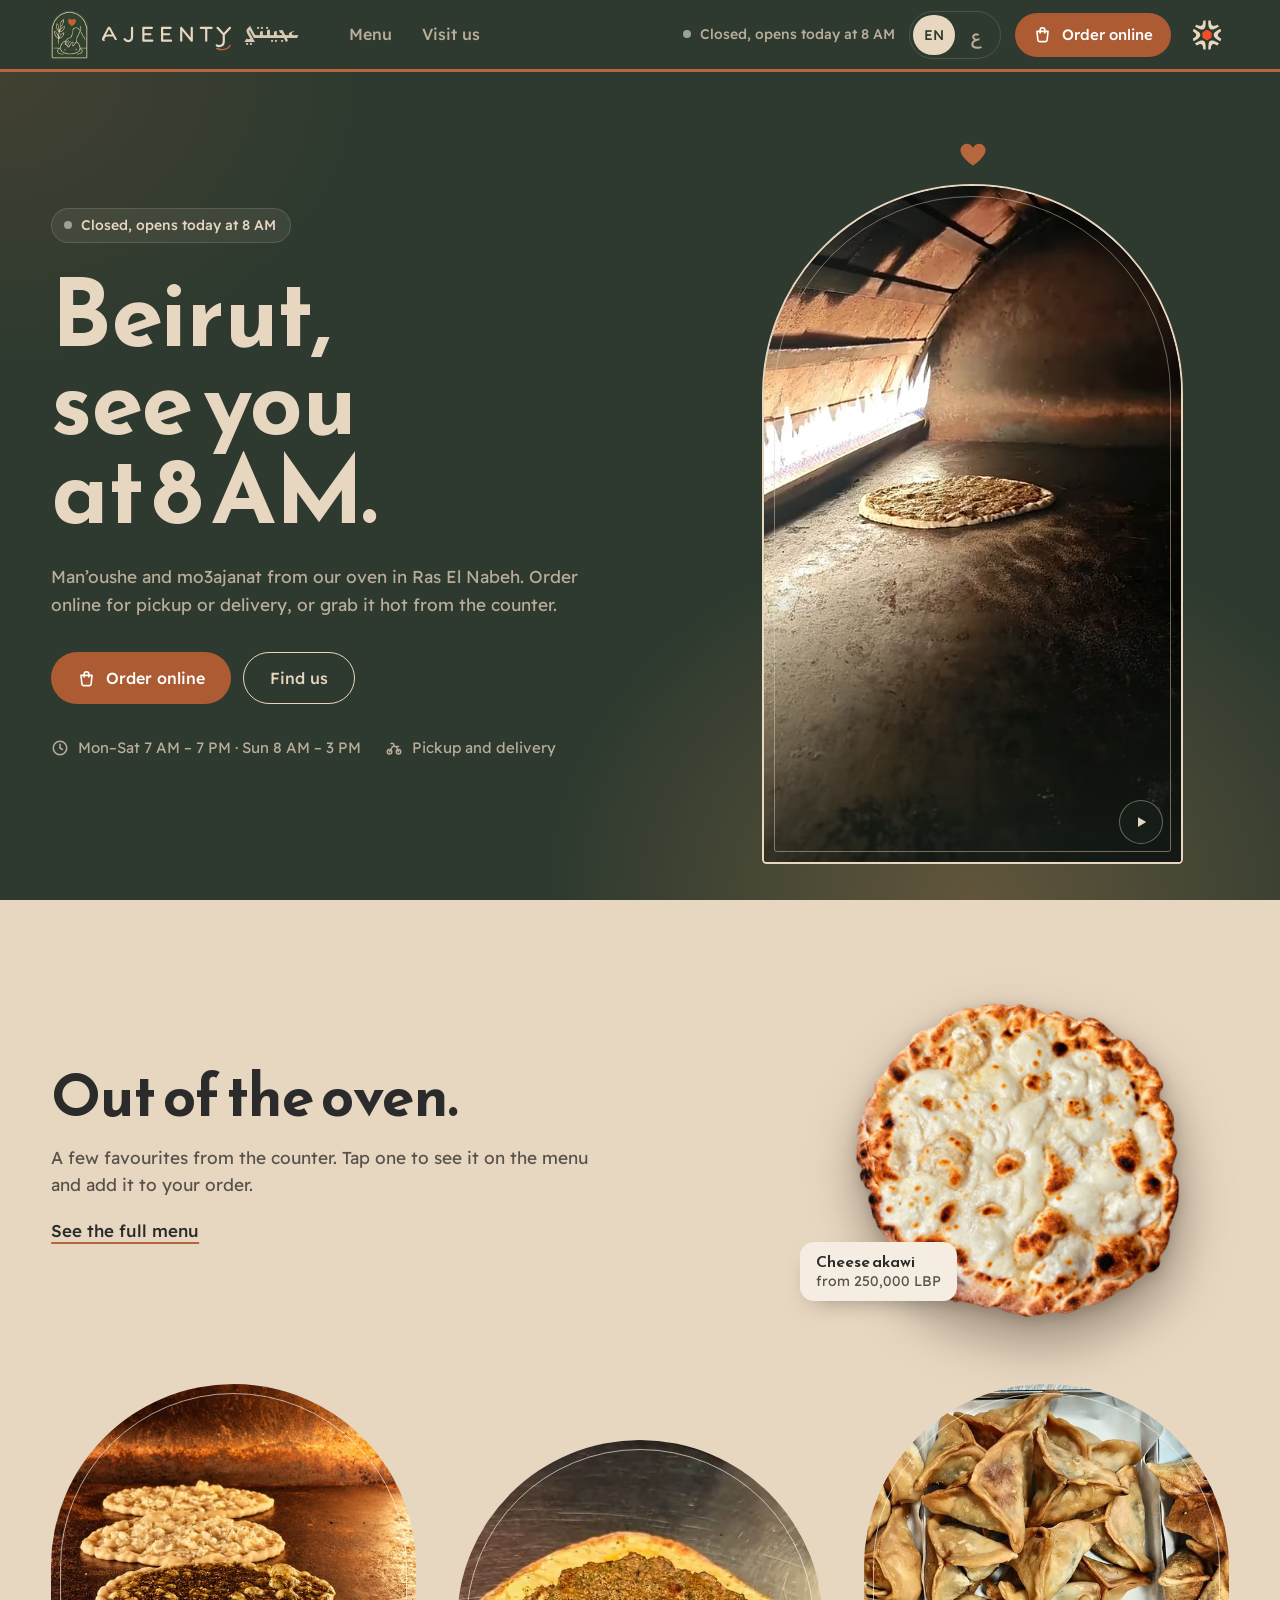
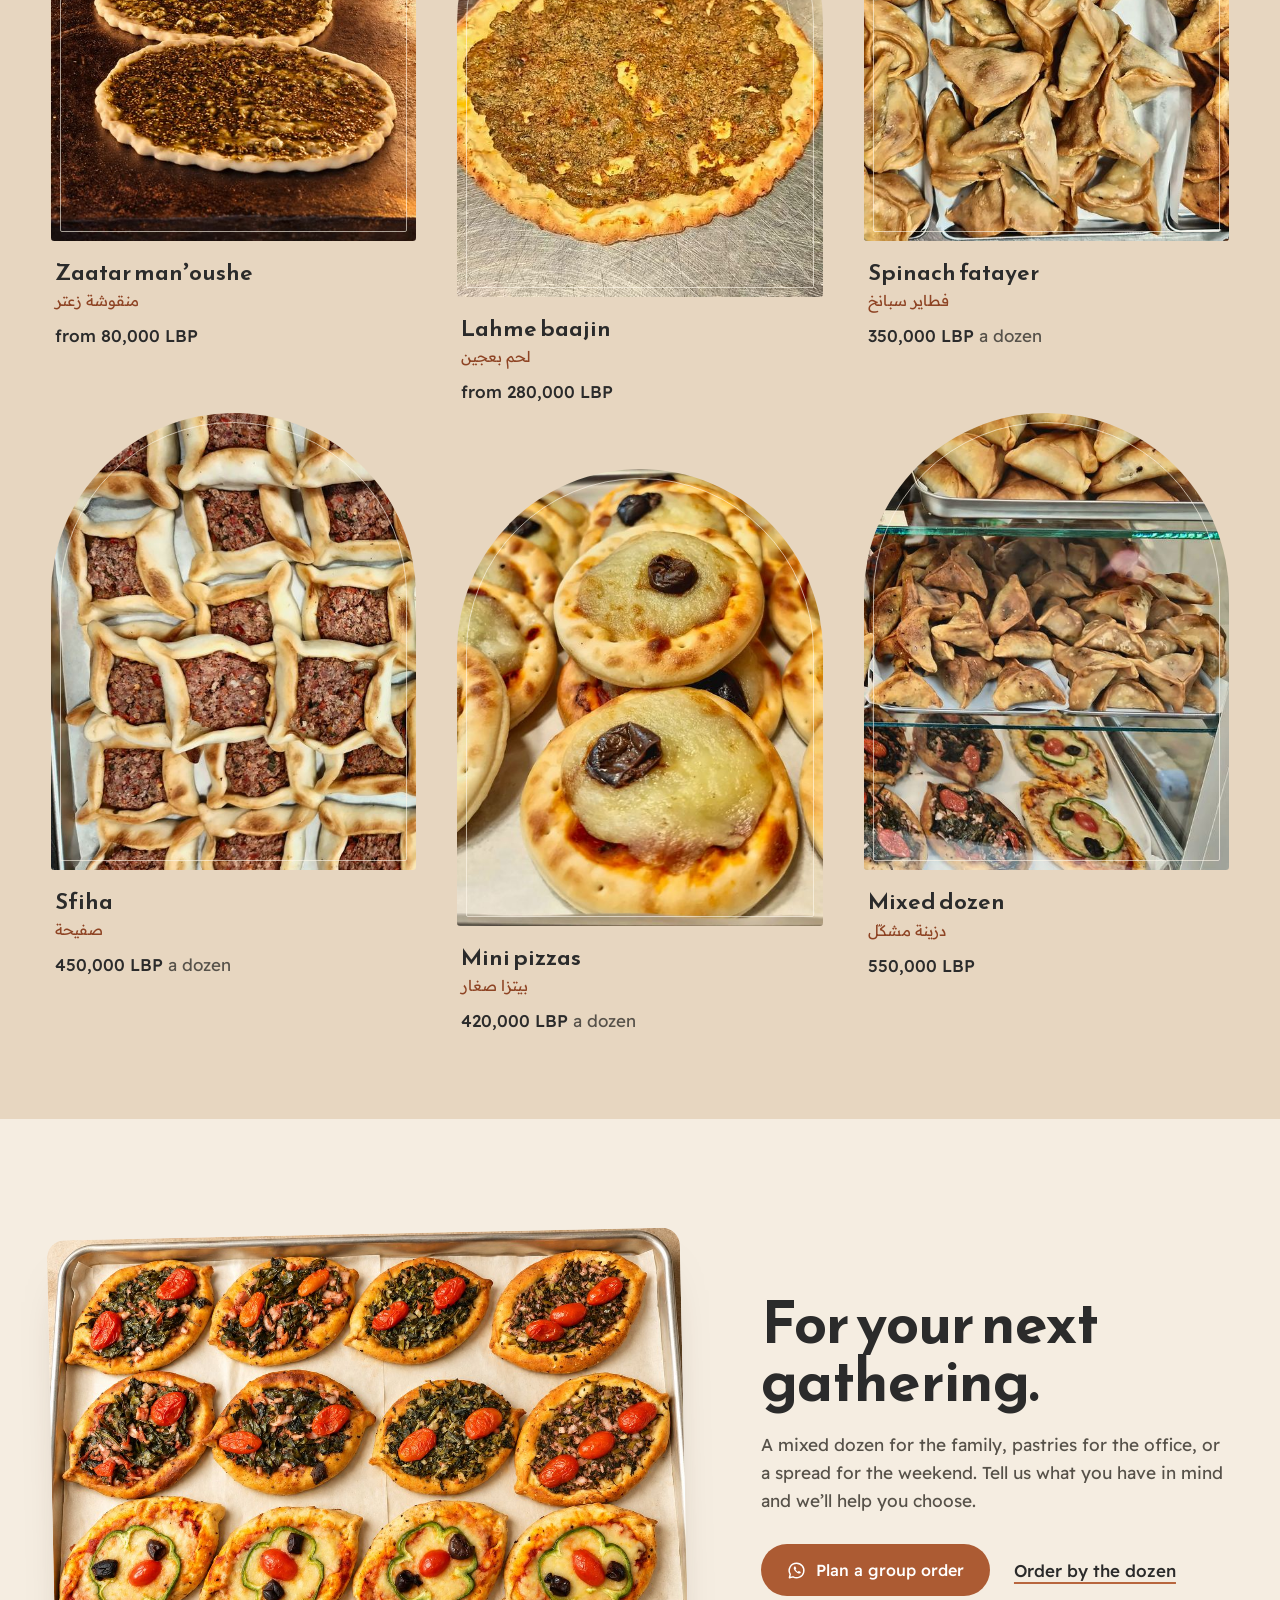
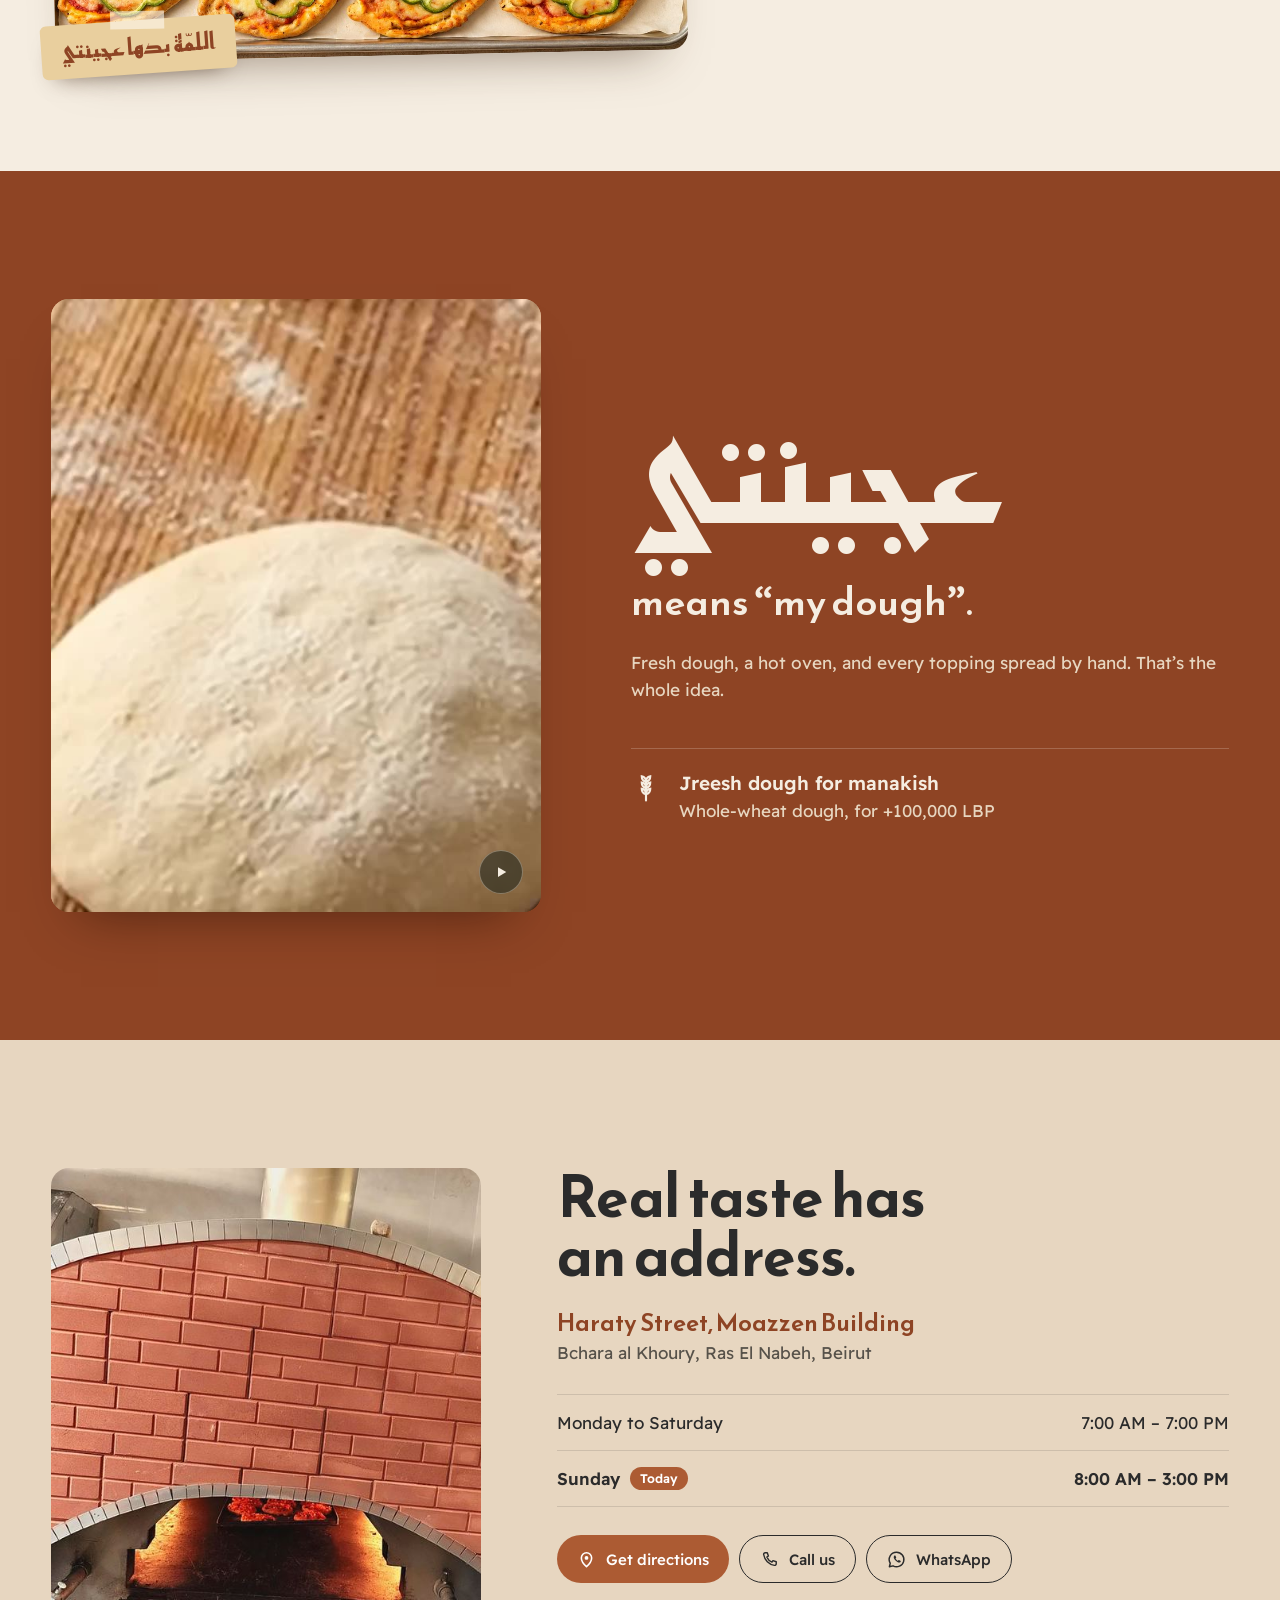
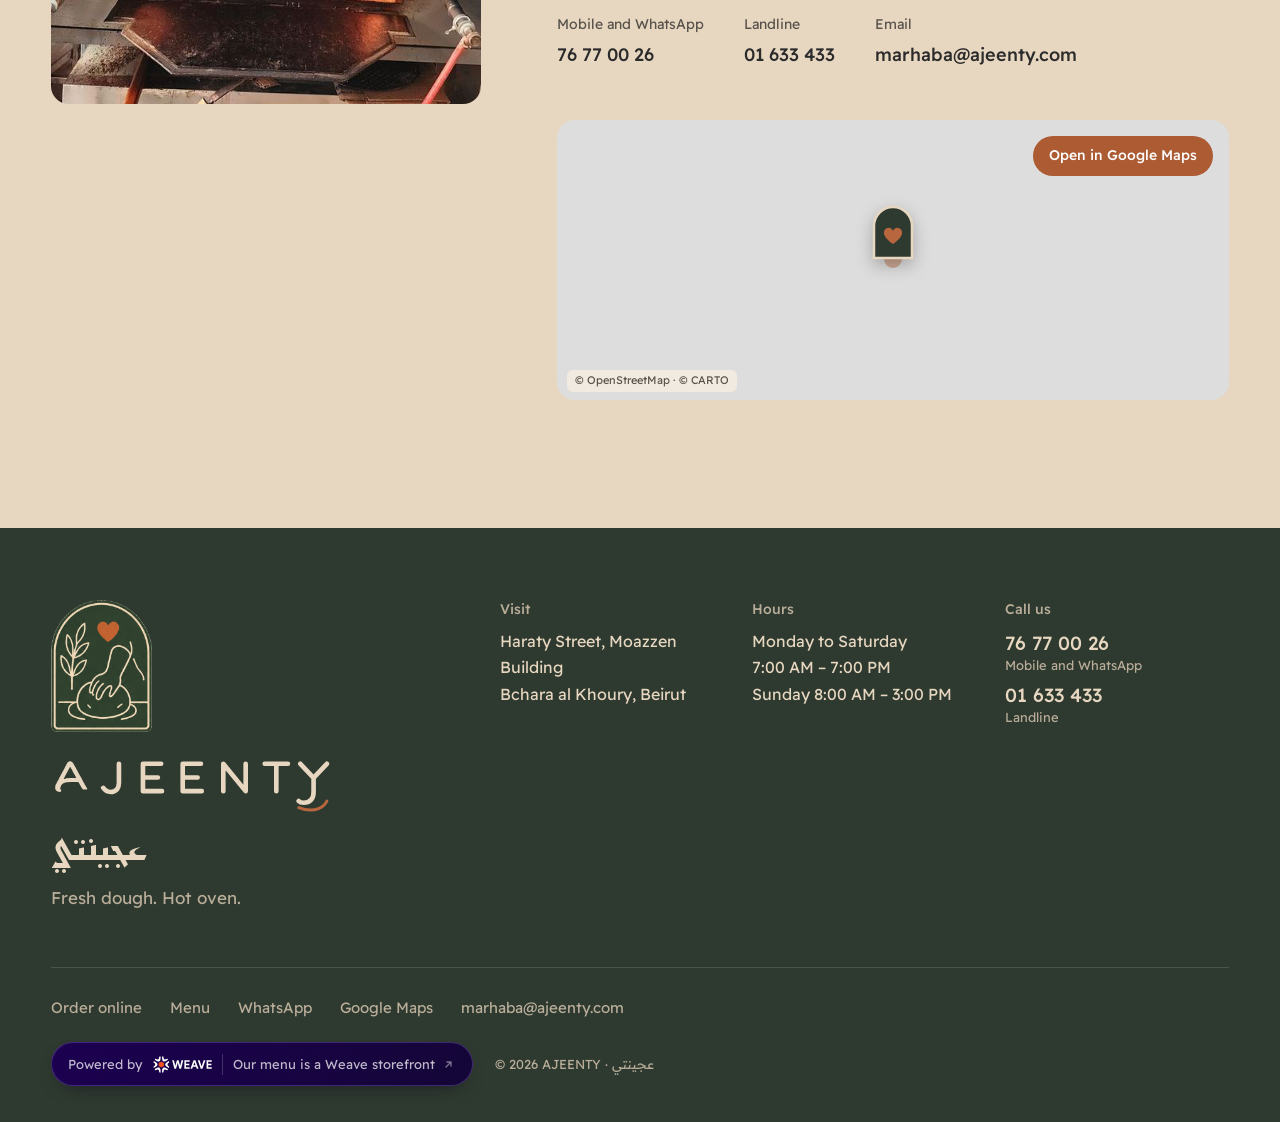
==== commit 2003f093: "fix: changed badge on mobile" ====
--- a/index.html
+++ b/index.html
@@ -336,8 +336,7 @@
         </ul>
         <div class="foot-end">
           <a class="powered" href="https://weave-lb.com/stores" target="_blank" rel="noopener" aria-label="Powered by Weave. Our menu is a Weave storefront. Opens Weave Stores" data-i18n-attr="aria-label:weaveAria">
-          <span class="powered-k" data-i18n="poweredBy">Powered by</span>
-          <svg class="powered-wm" viewBox="0 0 1410.83 407.41" aria-hidden="true"><use href="#i-weave"/></svg>
+          <span class="powered-by"><span class="powered-k" data-i18n="poweredBy">Powered by</span><svg class="powered-wm" viewBox="0 0 1410.83 407.41" aria-hidden="true"><use href="#i-weave"/></svg></span>
           <span class="powered-note" data-i18n="weaveNote">Our menu is a Weave storefront</span><svg class="powered-out" aria-hidden="true"><use href="#i-out"/></svg>
         </a>
           <small>© 2026 AJEENTY · <span lang="ar">عجينتي</span></small>
--- a/assets/base.css
+++ b/assets/base.css
@@ -123,6 +123,7 @@
 /* "Powered by Weave": our menu and ordering run on a Weave storefront (weave-lb.com/stores) */
 .foot-end{display:flex;flex-wrap:wrap;align-items:center;gap:10px 22px}
 .powered{display:inline-flex;flex-wrap:wrap;align-items:center;gap:4px 10px;min-height:44px;padding:6px 16px;border:1px solid rgba(168,132,255,.28);border-radius:99px;background:linear-gradient(135deg,#1C0051,#140637);font-size:13px;color:rgba(255,255,255,.72);box-shadow:0 8px 20px -12px rgba(15,8,28,.9);transition:color .2s,border-color .2s,background .2s}
+.powered-by{display:inline-flex;align-items:center;gap:10px}
 .powered-wm{width:auto;height:17px;color:#fff;flex:none}
 .powered-note{padding-inline-start:10px;border-inline-start:1px solid rgba(255,255,255,.18)}
 .powered:hover{color:#fff;border-color:rgba(240,80,35,.6);background:linear-gradient(135deg,#25006b,#1C0051)}
@@ -139,7 +140,13 @@
 .nav-weave:focus-visible{outline:2px solid var(--ember);outline-offset:2px}
 @keyframes weave-spin{to{transform:rotate(360deg)}}
 @media (prefers-reduced-motion:reduce){.nav-weave svg{animation:none}}
-@media (max-width:520px){.powered{border-radius:16px;padding:10px 16px}.powered-note{flex-basis:100%;padding:0;border:0}}
+@media (max-width:520px){
+  /* two tight lines: "Powered by WEAVE" / "Our menu is a Weave storefront ↗", hugging the text */
+  .powered{display:grid;grid-template-columns:auto auto;grid-template-areas:"b ." "n o";justify-content:start;align-items:center;gap:6px 8px;width:fit-content;max-width:100%;padding:10px 16px 11px;border-radius:16px}
+  .powered-by{grid-area:b;gap:8px}
+  .powered-note{grid-area:n;padding:0;border:0;color:rgba(255,255,255,.88)}
+  .powered-out{grid-area:o;margin:0}
+}
 
 /* ---------- floating "Order online" (homepage, after the hero) ---------- */
 .order-float{position:fixed;inset-inline-end:20px;bottom:calc(20px + env(safe-area-inset-bottom,0px));z-index:2000;display:inline-flex;align-items:center;gap:10px;min-height:54px;padding:0 22px;border-radius:999px;background:var(--action);color:#fff;font:500 16px/1 var(--f-body);box-shadow:0 14px 30px -10px rgba(28,35,29,.55);transition:transform .35s cubic-bezier(.2,.9,.3,1.2),opacity .25s,background-color .2s;transform:translateY(140%);opacity:0;pointer-events:none}
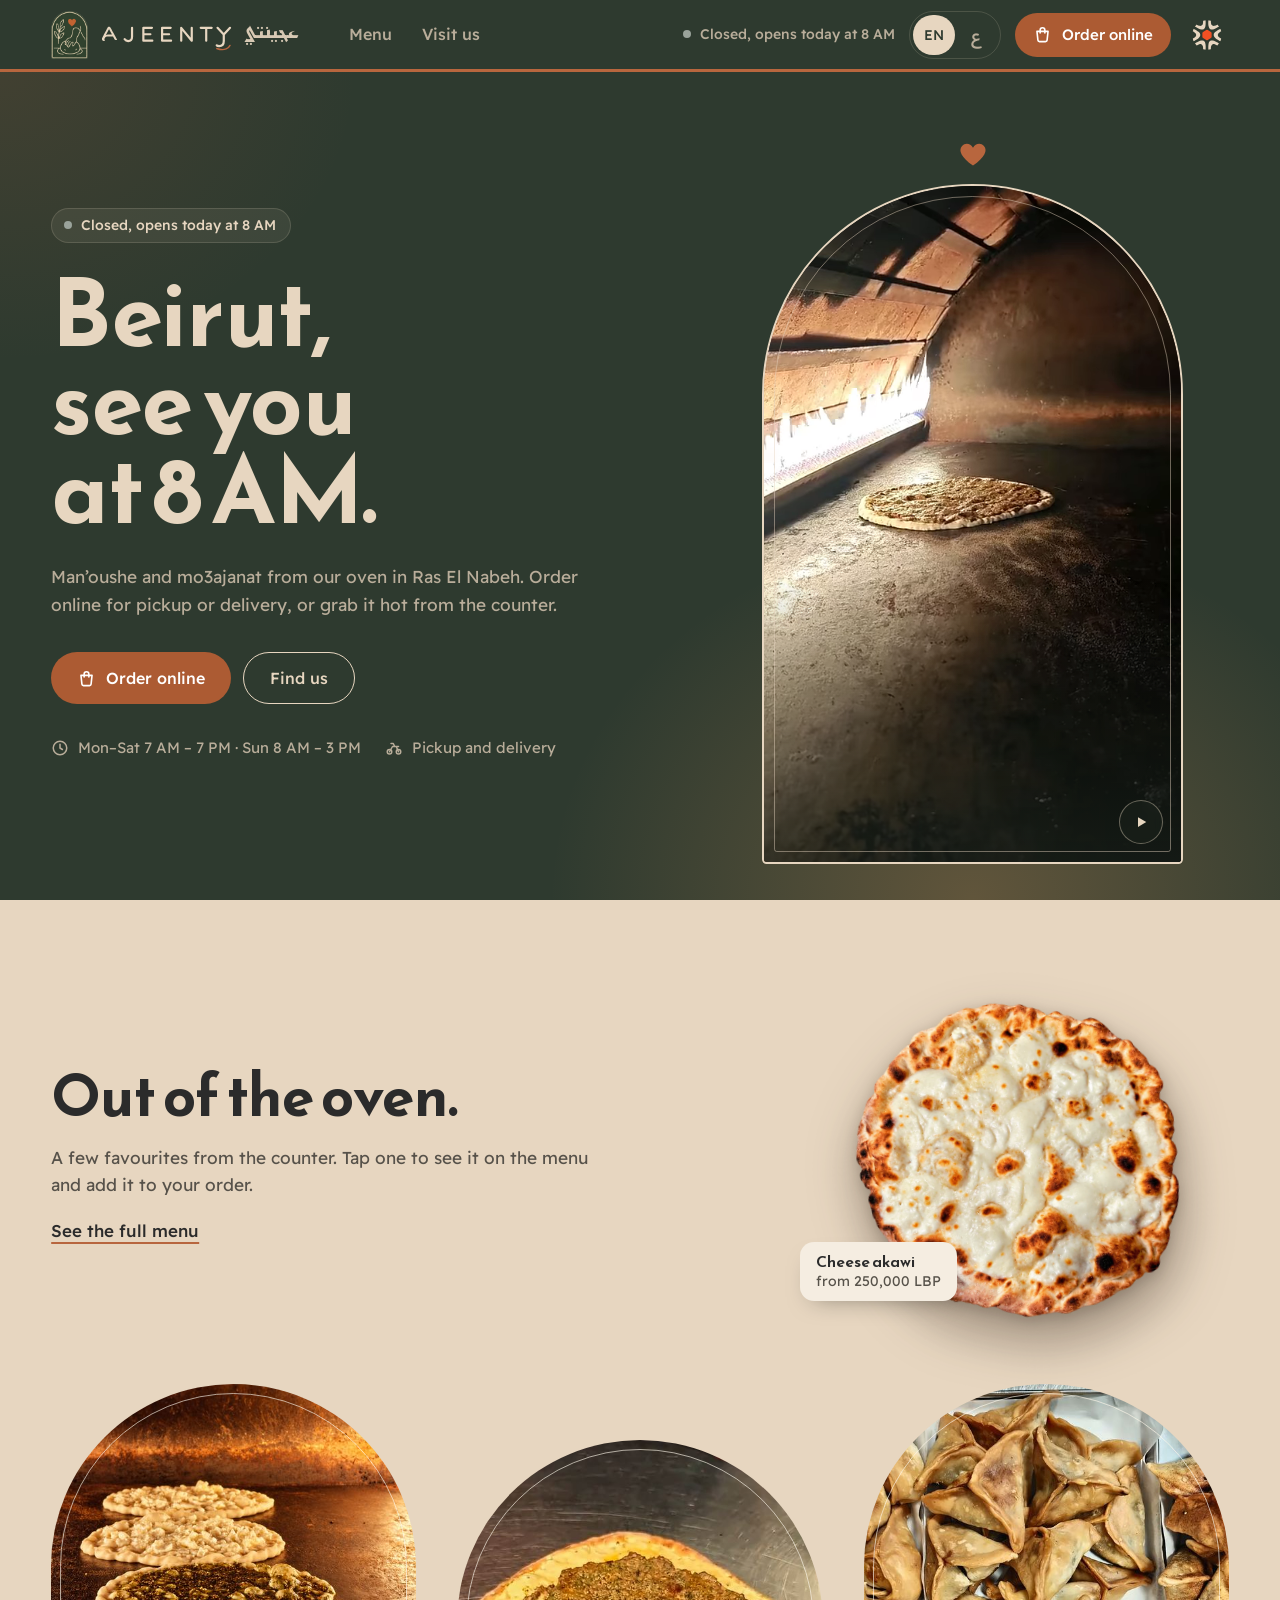
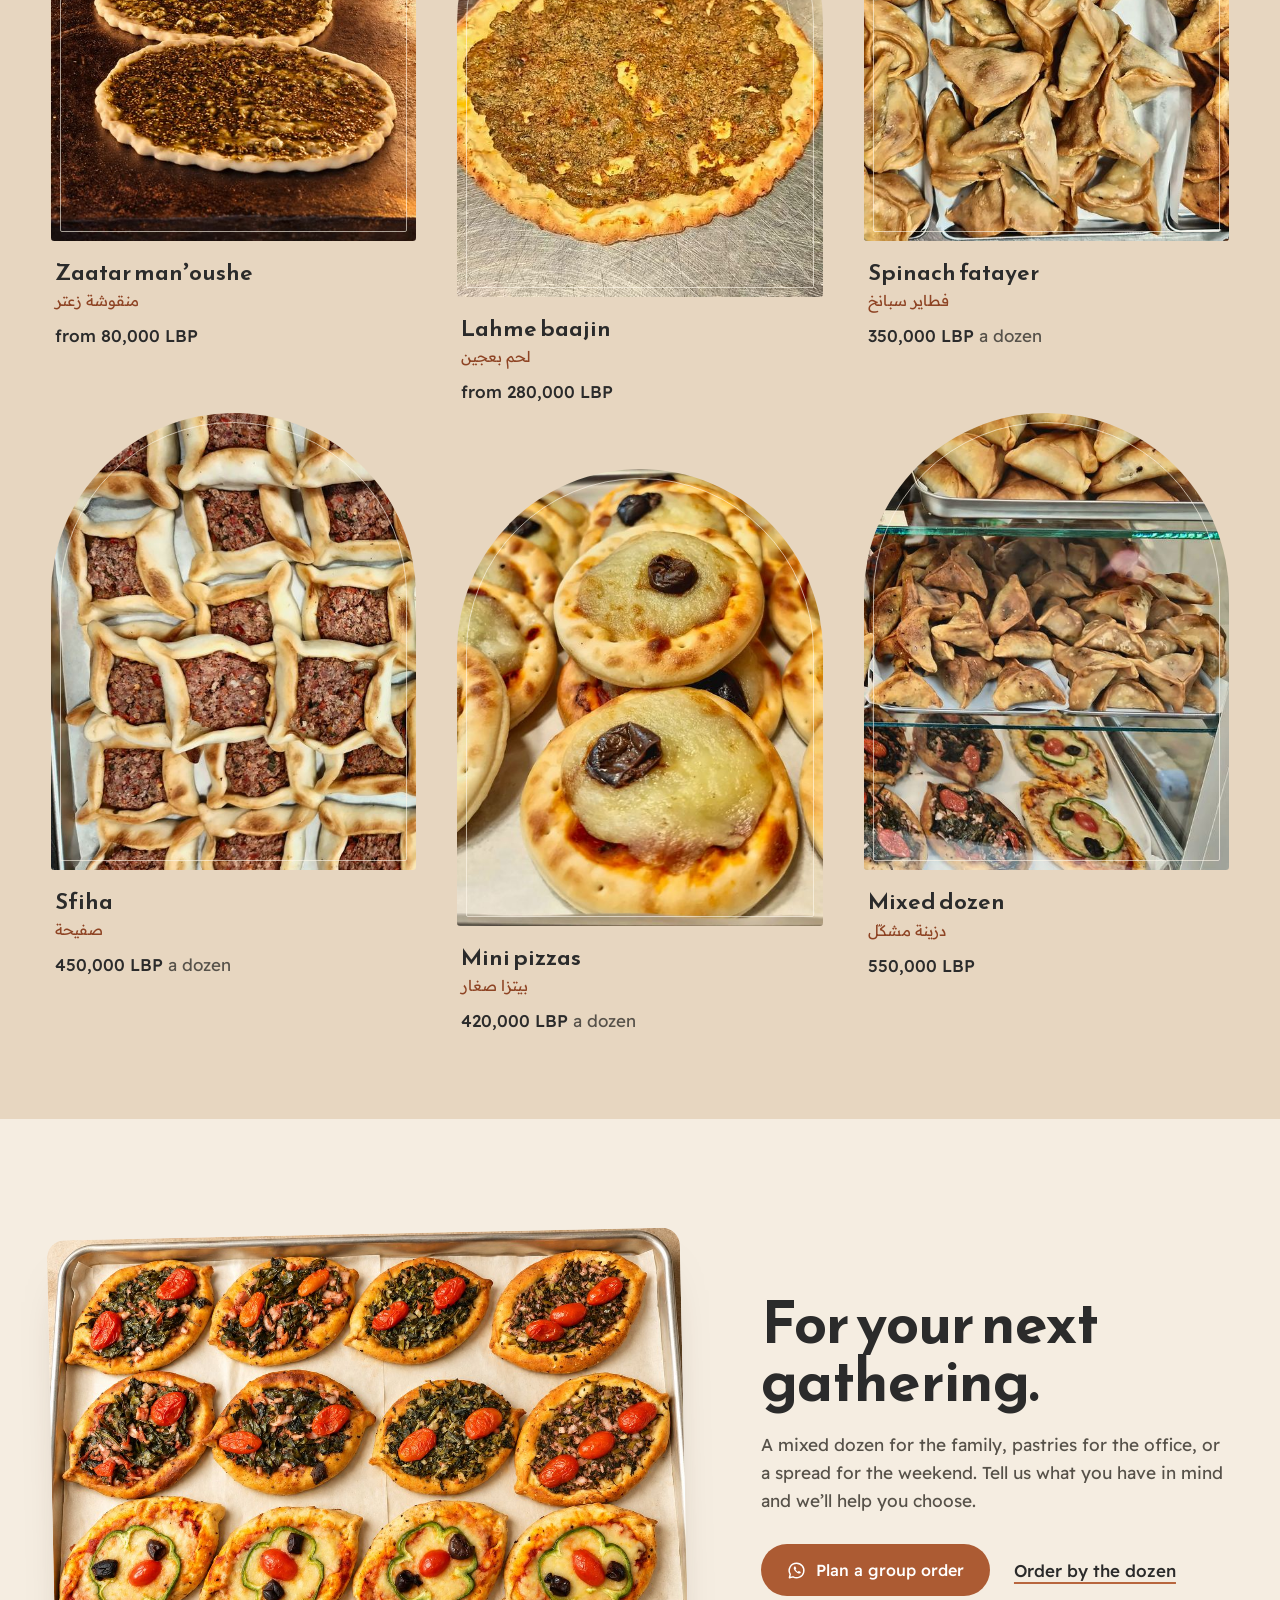
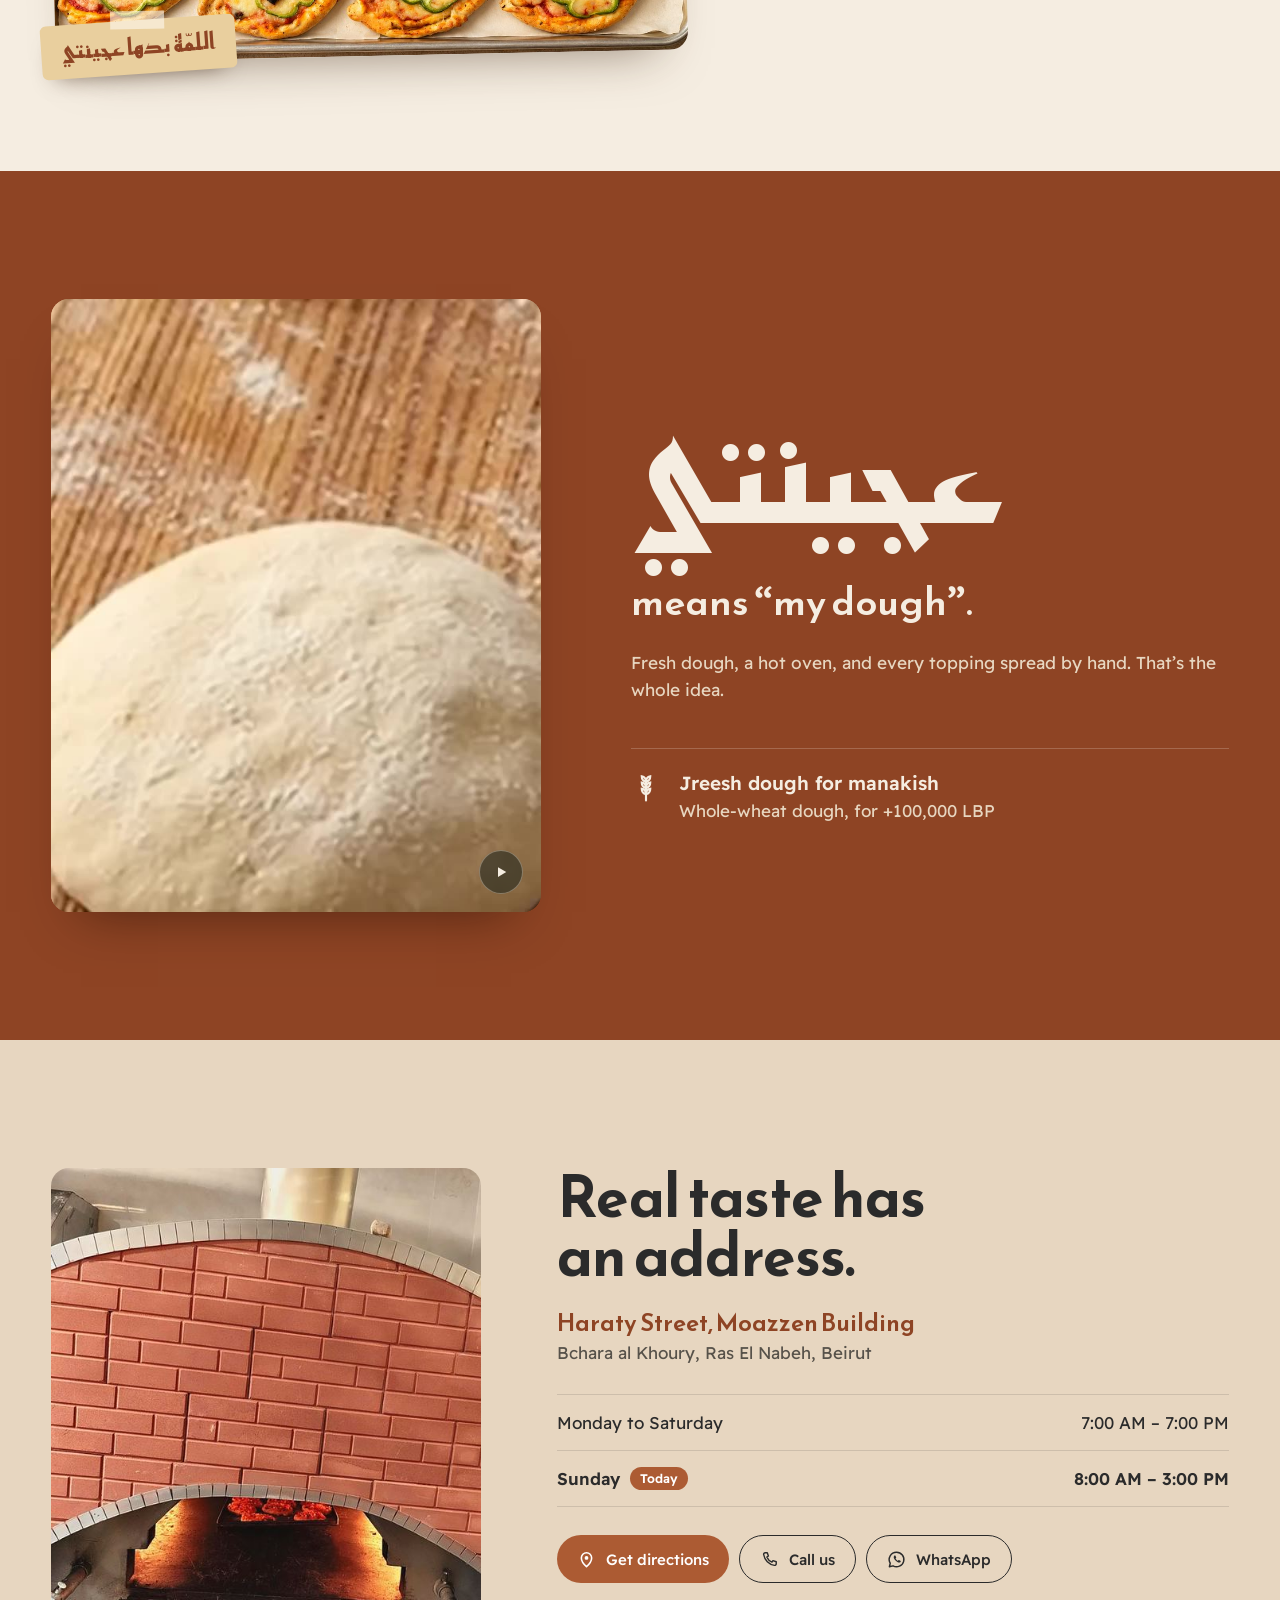
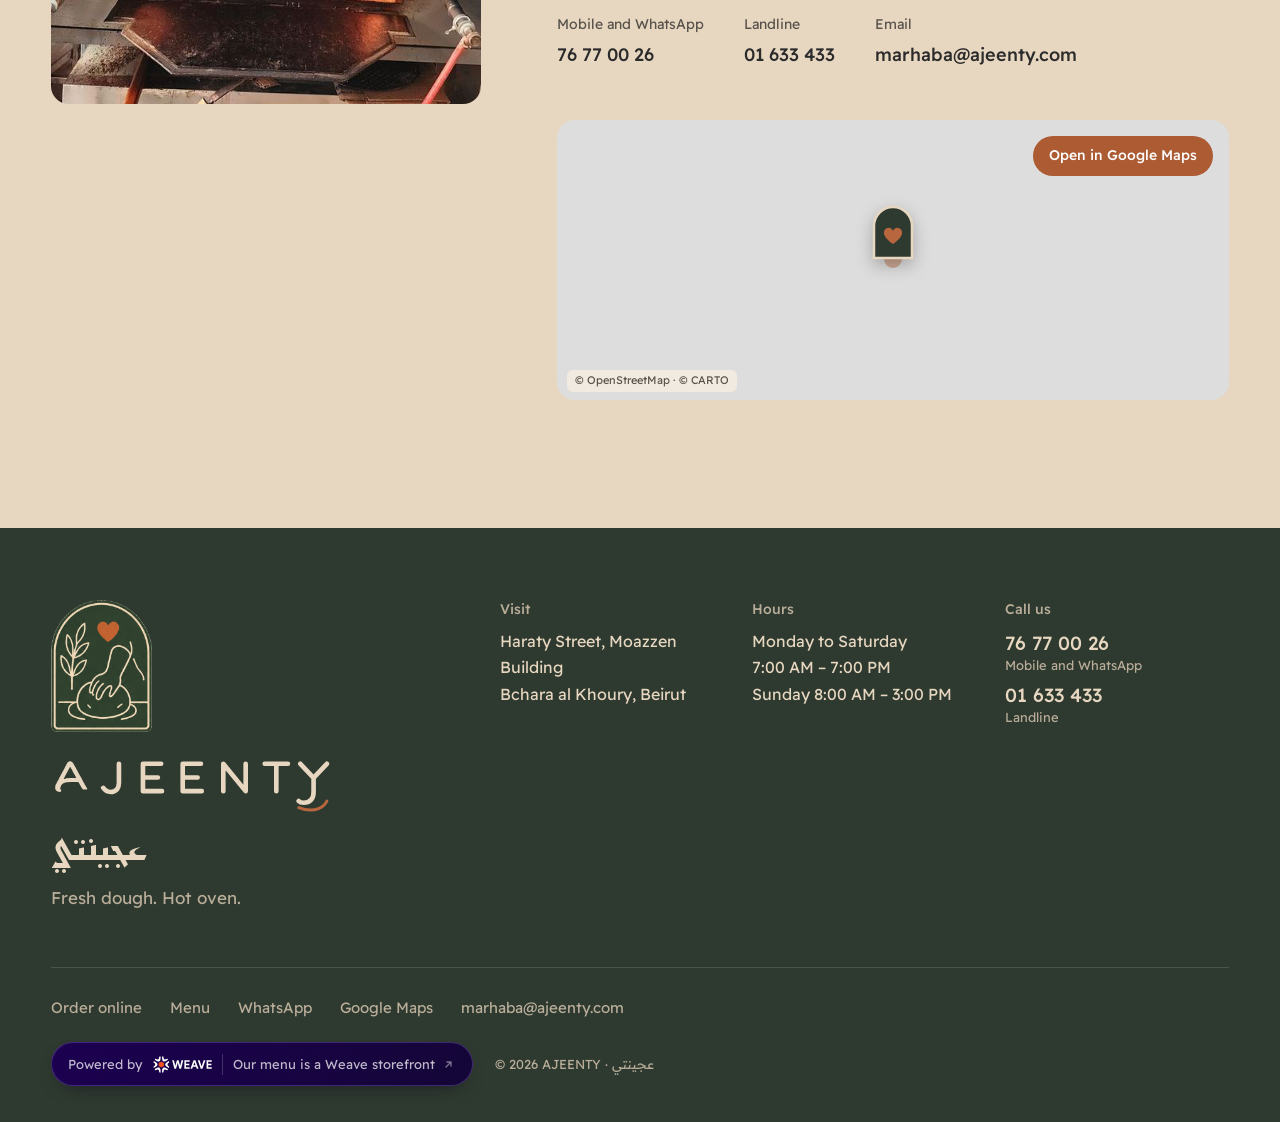
==== commit e306bfde: "November offer: 15% off delivery, 3-6:30 PM" ====
--- a/index.html
+++ b/index.html
@@ -36,8 +36,8 @@
   <link rel="preload" href="fonts/reem-kufi-latin.woff2" as="font" type="font/woff2" crossorigin>
   <link rel="preload" href="fonts/readex-pro-latin.woff2" as="font" type="font/woff2" crossorigin>
   <link rel="stylesheet" href="assets/fonts.css">
-  <link rel="stylesheet" href="assets/base.css">
-  <link rel="stylesheet" href="assets/home.css">
+  <link rel="stylesheet" href="assets/base.css?v=20261105-promo">
+  <link rel="stylesheet" href="assets/home.css?v=20261105-promo">
   <link rel="preconnect" href="https://a.basemaps.cartocdn.com" crossorigin>
 
   <script type="application/ld+json">
@@ -147,6 +147,9 @@
   </header>
 
   <main id="main">
+    <!-- November offer: built and kept up to date by AJ.promo (assets/common.js). Disappears on its own after November. -->
+    <section data-promo hidden></section>
+
     <!-- 1 · The oven: live status headline and the real oven on video -->
     <section class="hero on-sage" aria-labelledby="hero-title">
       <div class="hero-in wrap">
@@ -349,7 +352,7 @@
     <svg class="ic" aria-hidden="true"><use href="#i-bag"/></svg><span data-i18n="orderOnline">Order online</span>
   </a>
 
-  <script src="assets/common.js" defer></script>
-  <script src="assets/home.js" defer></script>
+  <script src="assets/common.js?v=20261105-promo" defer></script>
+  <script src="assets/home.js?v=20261105-promo" defer></script>
 </body>
 </html>
--- a/assets/base.css
+++ b/assets/base.css
@@ -255,3 +255,64 @@
 .on-terra{background:var(--terra-ink);color:var(--flour);--on-sage:#F5EDE1;--on-sage-2:#E7D6C0;--line-sage:rgba(245,237,225,.22)}
 .on-terra :focus-visible{outline-color:var(--flour)}
 .on-terra .lede{color:var(--on-sage-2)}
+
+/* ---------- November offer banner (built by AJ.promo in common.js) ----------
+   Looks like the Instagram poster on purpose: sand paper, a big sage 15%, "خصم" underlined in terracotta,
+   and the hours in a terracotta pill, so people recognise the offer the moment they land. */
+.promo{position:relative;z-index:3;background:radial-gradient(ellipse 60% 120% at 12% 0%,rgba(255,250,242,.8),transparent 70%),radial-gradient(ellipse 50% 140% at 100% 100%,rgba(184,102,62,.16),transparent 70%),var(--sand);color:var(--sage);border-bottom:1px solid var(--line)}
+.promo p{margin:0}
+.promo-in{display:grid;grid-template-columns:auto minmax(0,1fr) auto;align-items:center;gap:18px clamp(24px,3.4vw,56px);padding-block:clamp(20px,2.6vw,30px)}
+.promo-big{display:flex;align-items:flex-start;gap:clamp(6px,.8vw,12px);direction:ltr}
+.promo-pct{font:700 clamp(84px,9vw,136px)/.8 var(--f-display);letter-spacing:-.045em;color:var(--sage)}
+.promo-off{position:relative;margin-top:.05em;padding-bottom:12px;font:700 clamp(36px,3.6vw,56px)/1 var(--f-body);color:var(--sage)}
+.promo-off::after{content:"";position:absolute;inset-inline:-4px;bottom:0;height:6px;border-radius:9px;background:var(--terra);transform:rotate(-4deg)}
+.promo-eye{font:600 15px/1.3 var(--f-body);color:var(--terra-ink)}
+.promo-what{margin-top:2px!important;font:700 clamp(27px,2.7vw,40px)/1.08 var(--f-display);letter-spacing:-.01em;word-spacing:.08em;color:var(--sage);text-wrap:balance}
+:root[lang="ar"] .promo-what{line-height:1.3}
+.promo-time{display:flex;flex-wrap:wrap;align-items:center;gap:8px 14px;margin-top:14px!important}
+.promo-pill{display:inline-flex;align-items:center;min-height:38px;padding:0 18px;border-radius:99px;background:var(--action);color:#fff;font:700 18px/1 var(--f-display);white-space:nowrap}
+.promo-days{font:600 17px/1.3 var(--f-display);color:var(--sage)}
+:root[lang="ar"] .promo-days{font-family:var(--f-body)}
+.promo-side{display:grid;justify-items:end;gap:14px}
+.promo-live{display:flex;align-items:center;gap:9px;font-size:16px;line-height:1.3;color:var(--ink);white-space:nowrap}
+.promo-live b{font-weight:600;color:#2F6B2C}
+.promo-live b::after{content:"·";margin-inline-start:9px;font-weight:400;color:var(--ink-2)}
+.is-on .promo-count{font-weight:600;color:var(--terra-ink)}
+.promo-dot{position:relative;width:10px;height:10px;border-radius:50%;background:#9AA39B;flex:none}
+.is-on .promo-dot{background:#3F8A3A}
+.is-on .promo-dot{box-shadow:0 0 0 4px rgba(63,138,58,.18)}
+/* a few pulses when the homepage opens, then still: an endless animation keeps phones busy (see README, Speed notes).
+   The menu already has the oven moving, so its card never pulses. */
+.promo:not(.promo-card).is-on .promo-dot::after{content:"";position:absolute;inset:0;border-radius:50%;background:#3F8A3A;animation:promoPing 1.8s ease-out 5}
+@keyframes promoPing{from{transform:scale(1);opacity:.55}to{transform:scale(2.8);opacity:0}}
+.promo-cta{min-height:58px;padding:0 30px;background:var(--sage);color:var(--on-sage);font-size:17px;font-weight:600}
+.promo-cta:hover{background:var(--furnace)}
+.promo-cta .ic{width:22px;height:22px}
+.promo-hint{max-width:17em;font-size:14px;line-height:1.45;color:var(--ink-2);text-align:end}
+/* on the menu: the same offer as a paper card under the oven */
+.promo-wrap{padding-top:22px}
+.promo-card{border:2px solid var(--terra);border-radius:22px;box-shadow:0 18px 34px -26px rgba(43,30,20,.55)}
+.promo-card .promo-in{padding:20px clamp(18px,2.6vw,32px)}
+.promo-card .promo-pct{font-size:clamp(72px,7vw,108px)}
+.promo-card .promo-what{font-size:clamp(24px,2.3vw,34px)}
+@media (max-width:860px){
+  .promo-in{grid-template-columns:auto minmax(0,1fr);gap:16px 18px}
+  .promo-side{grid-column:1/-1;justify-items:stretch;gap:12px}
+  .promo-live{justify-content:center;white-space:normal;flex-wrap:wrap}
+  .promo-hint{max-width:none;text-align:center}
+}
+@media (max-width:520px){
+  .promo-in{padding-block:18px 20px;gap:14px 14px}
+  .promo-pct,.promo-card .promo-pct{font-size:clamp(66px,20vw,84px)}
+  .promo-off{font-size:clamp(28px,8.4vw,36px);padding-bottom:9px}
+  .promo-off::after{height:5px}
+  .promo-big{flex-direction:column;align-items:center;gap:8px}
+  .promo-eye{font-size:14px}
+  .promo-what,.promo-card .promo-what{font-size:clamp(22px,6.4vw,27px)}
+  .promo-time{margin-top:10px!important;gap:6px 10px}
+  .promo-pill{min-height:34px;padding:0 14px;font-size:16px}
+  .promo-days{font-size:16px}
+  .promo-cta{width:100%;min-height:56px}
+  .promo-card .promo-in{padding:16px 16px 18px}
+}
+@media (prefers-reduced-motion:reduce){.is-on .promo-dot::after{animation:none}}
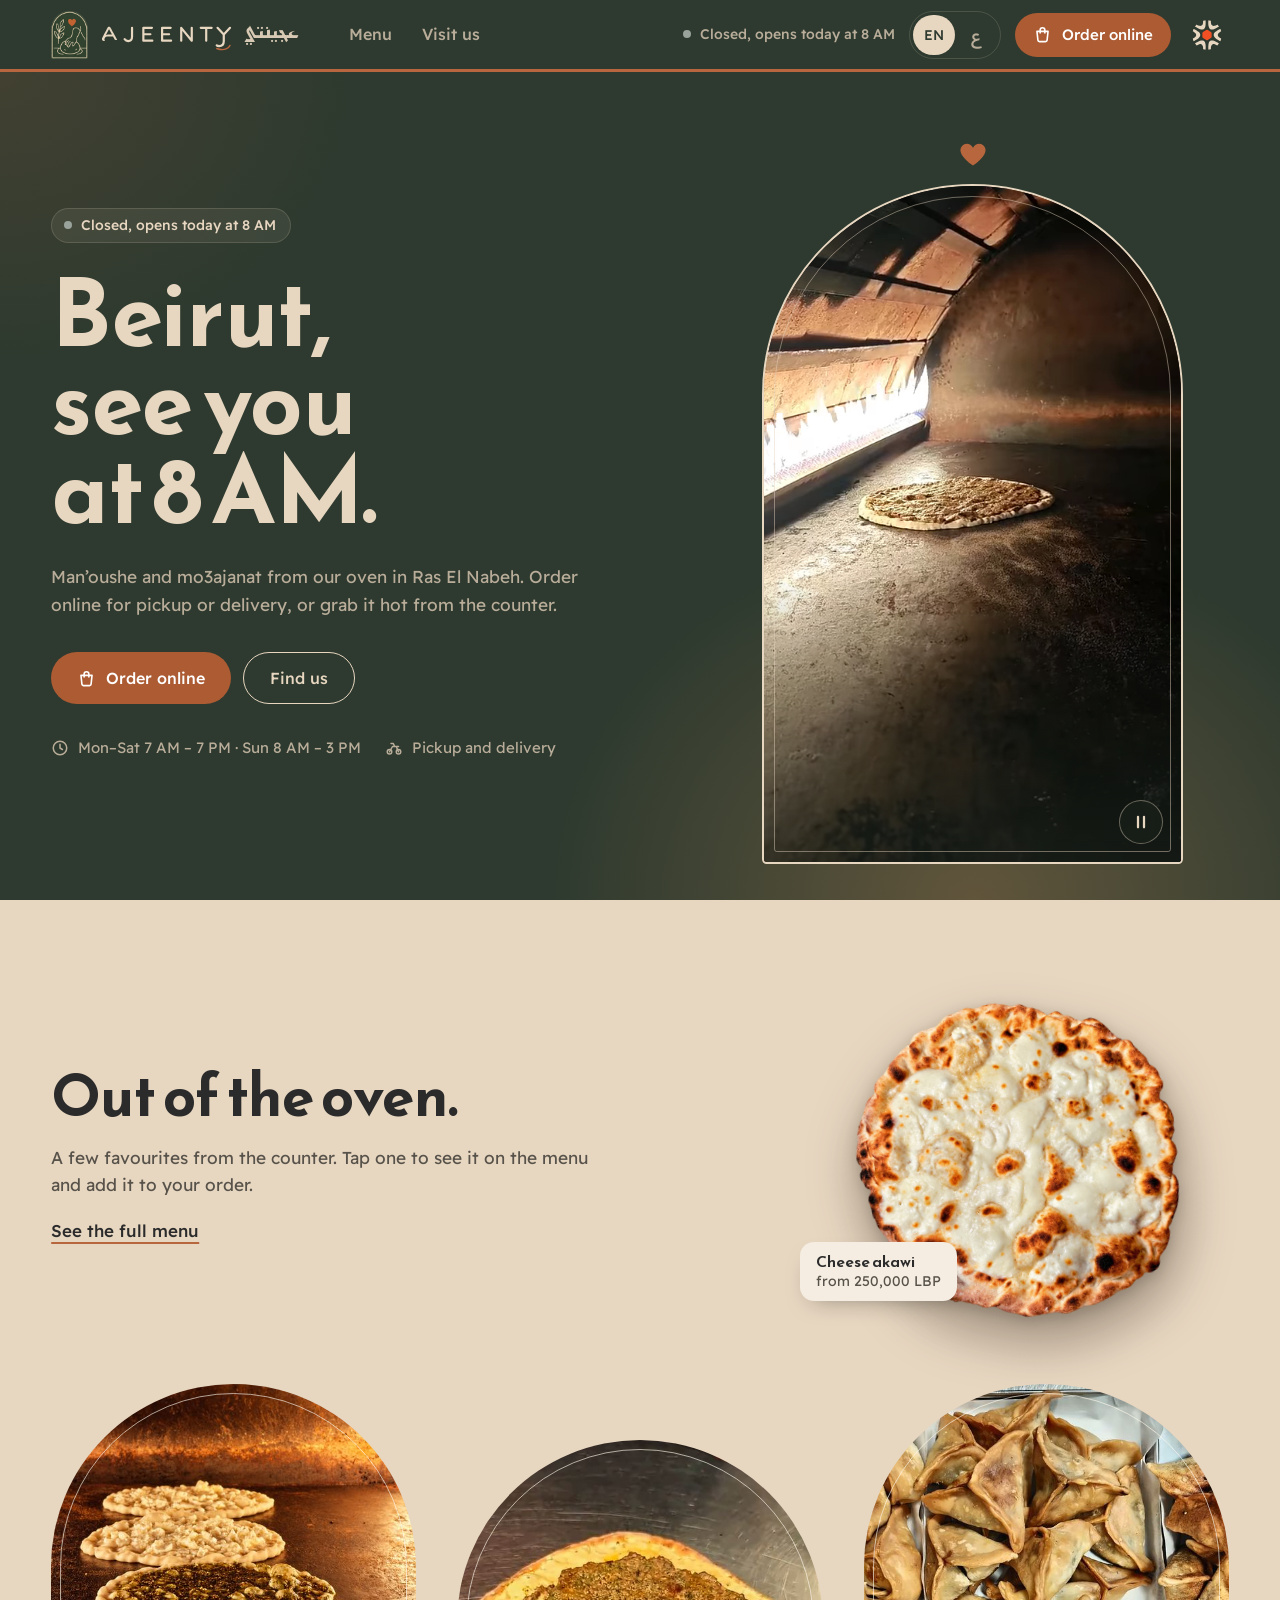
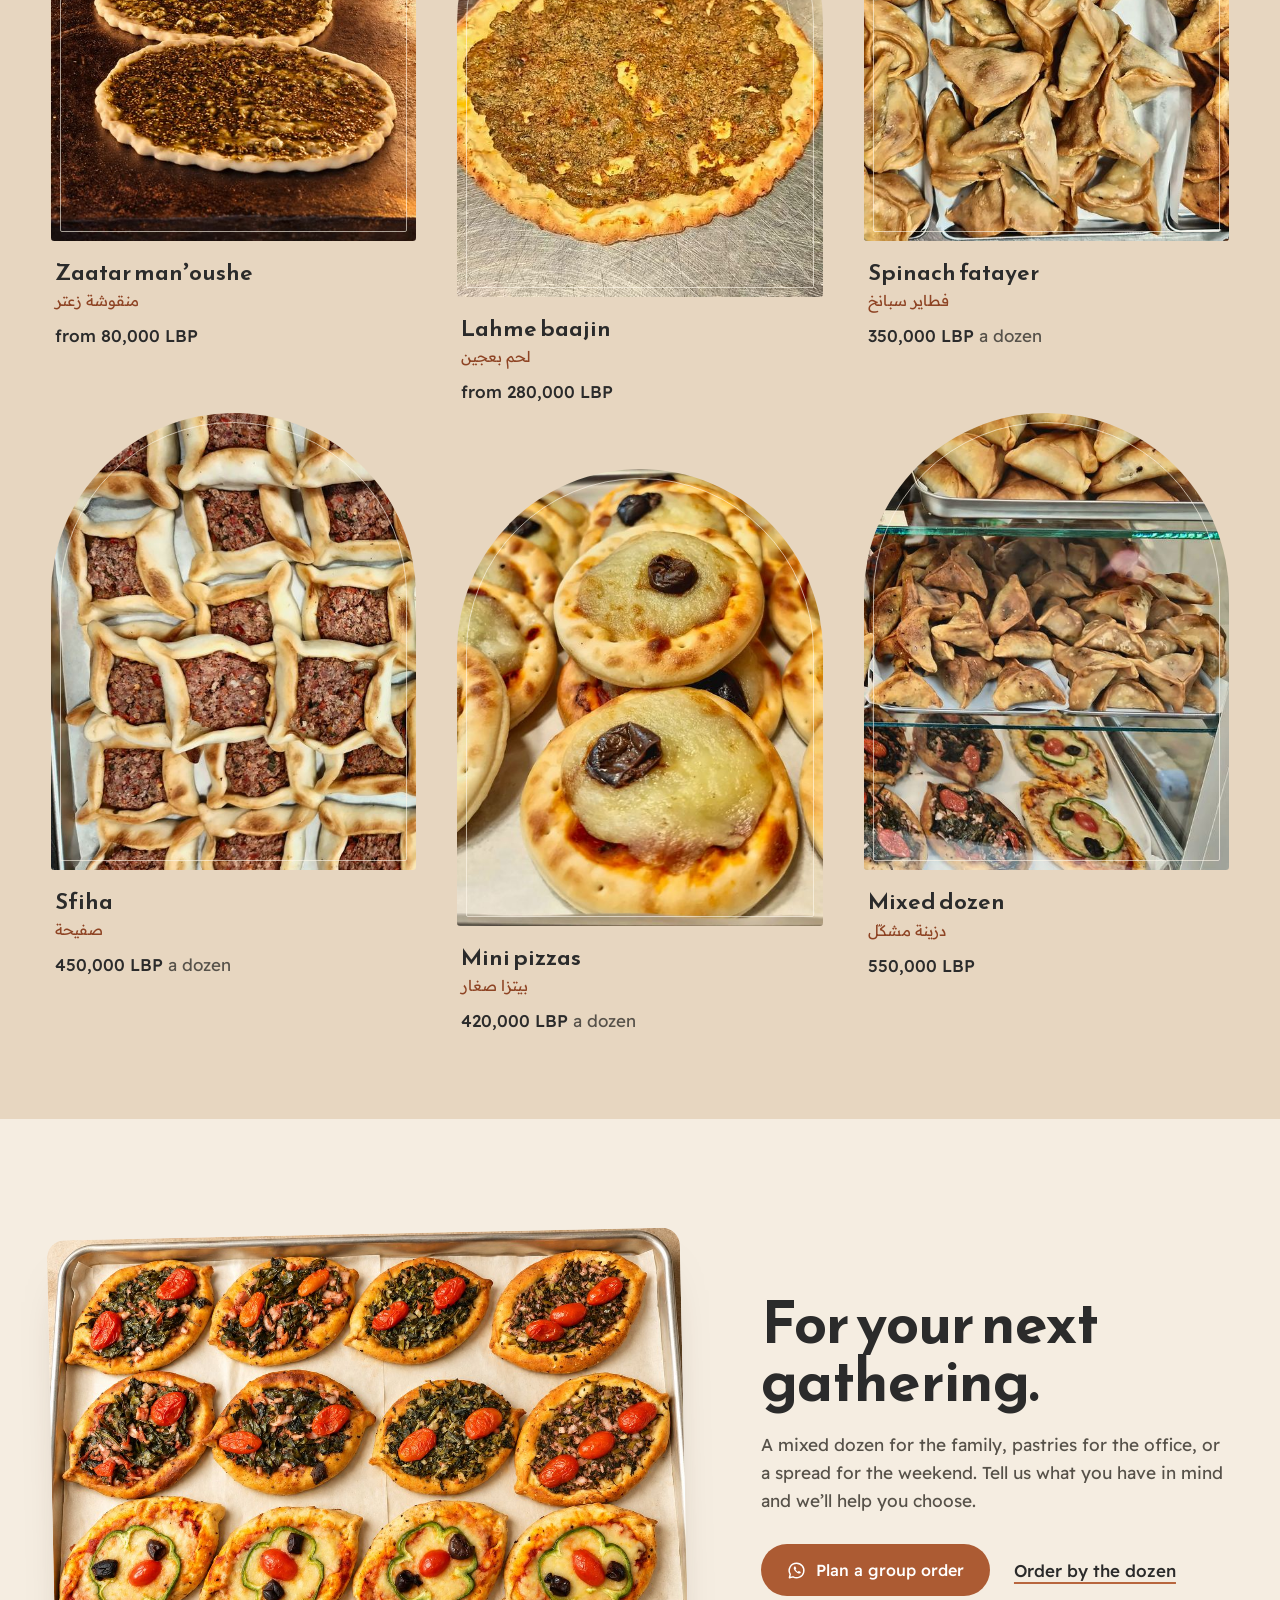
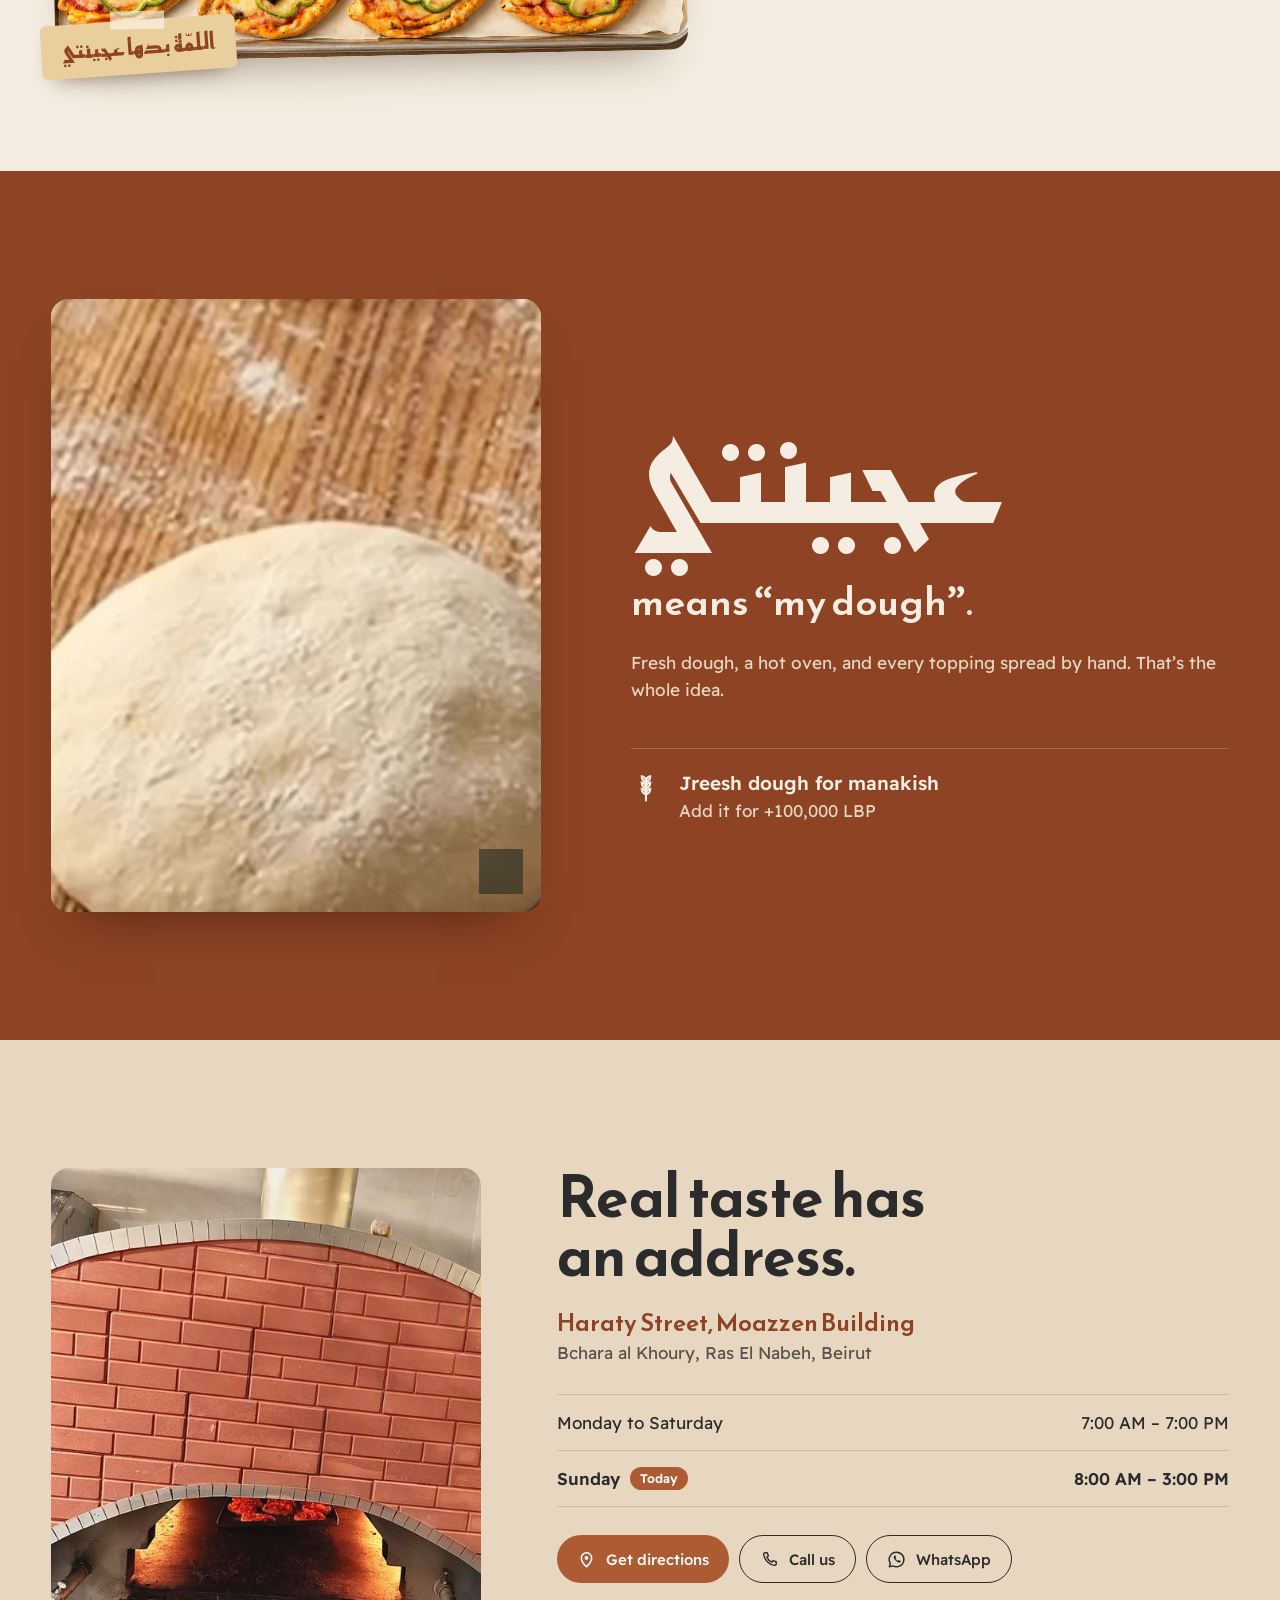
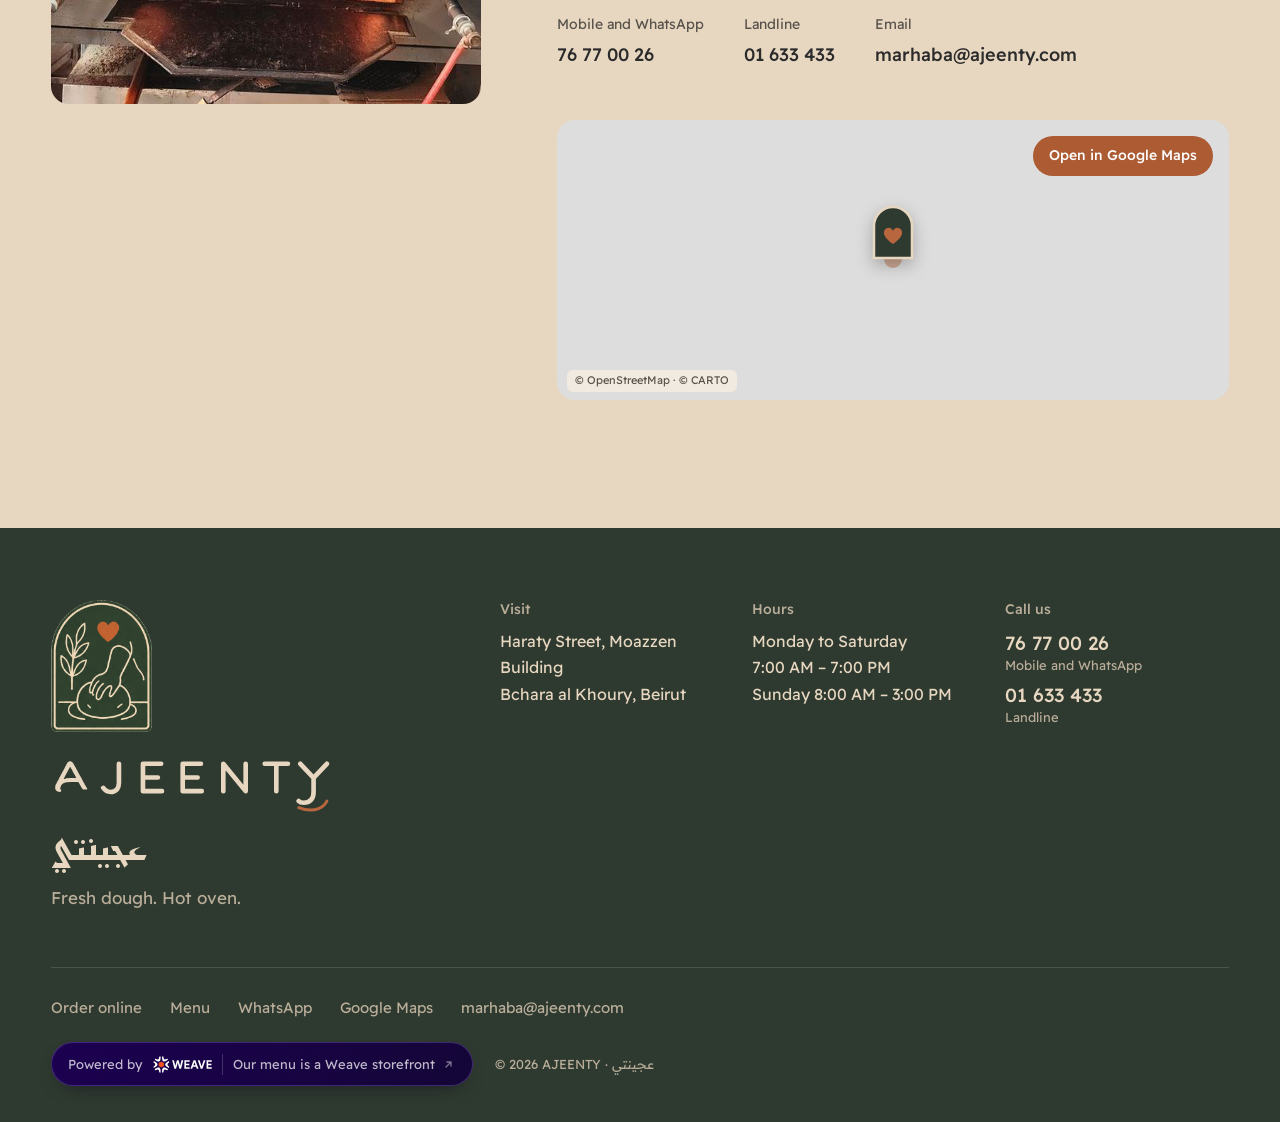
==== commit f3162091: "changed menu layout and some prices" ====
--- a/index.html
+++ b/index.html
@@ -263,7 +263,7 @@
           <ul class="notes">
             <li>
               <svg aria-hidden="true"><use href="#i-wheat"/></svg>
-              <div><b data-i18n="jrTitle">Jreesh dough for manakish</b><span><span data-i18n="jrP">Whole-wheat dough, for</span> <span class="ltr num">+100,000</span> <span data-i18n="lbp">LBP</span></span></div>
+              <div><b data-i18n="jrTitle">Jreesh dough for manakish</b><span><span data-i18n="jrP">Add it for</span> <span class="ltr num">+100,000</span> <span data-i18n="lbp">LBP</span></span></div>
             </li>
           </ul>
         </div>
@@ -353,6 +353,6 @@
   </a>
 
   <script src="assets/common.js?v=20261105-promo" defer></script>
-  <script src="assets/home.js?v=20261105-promo" defer></script>
+  <script src="assets/home.js?v=20261111-moajanat" defer></script>
 </body>
 </html>
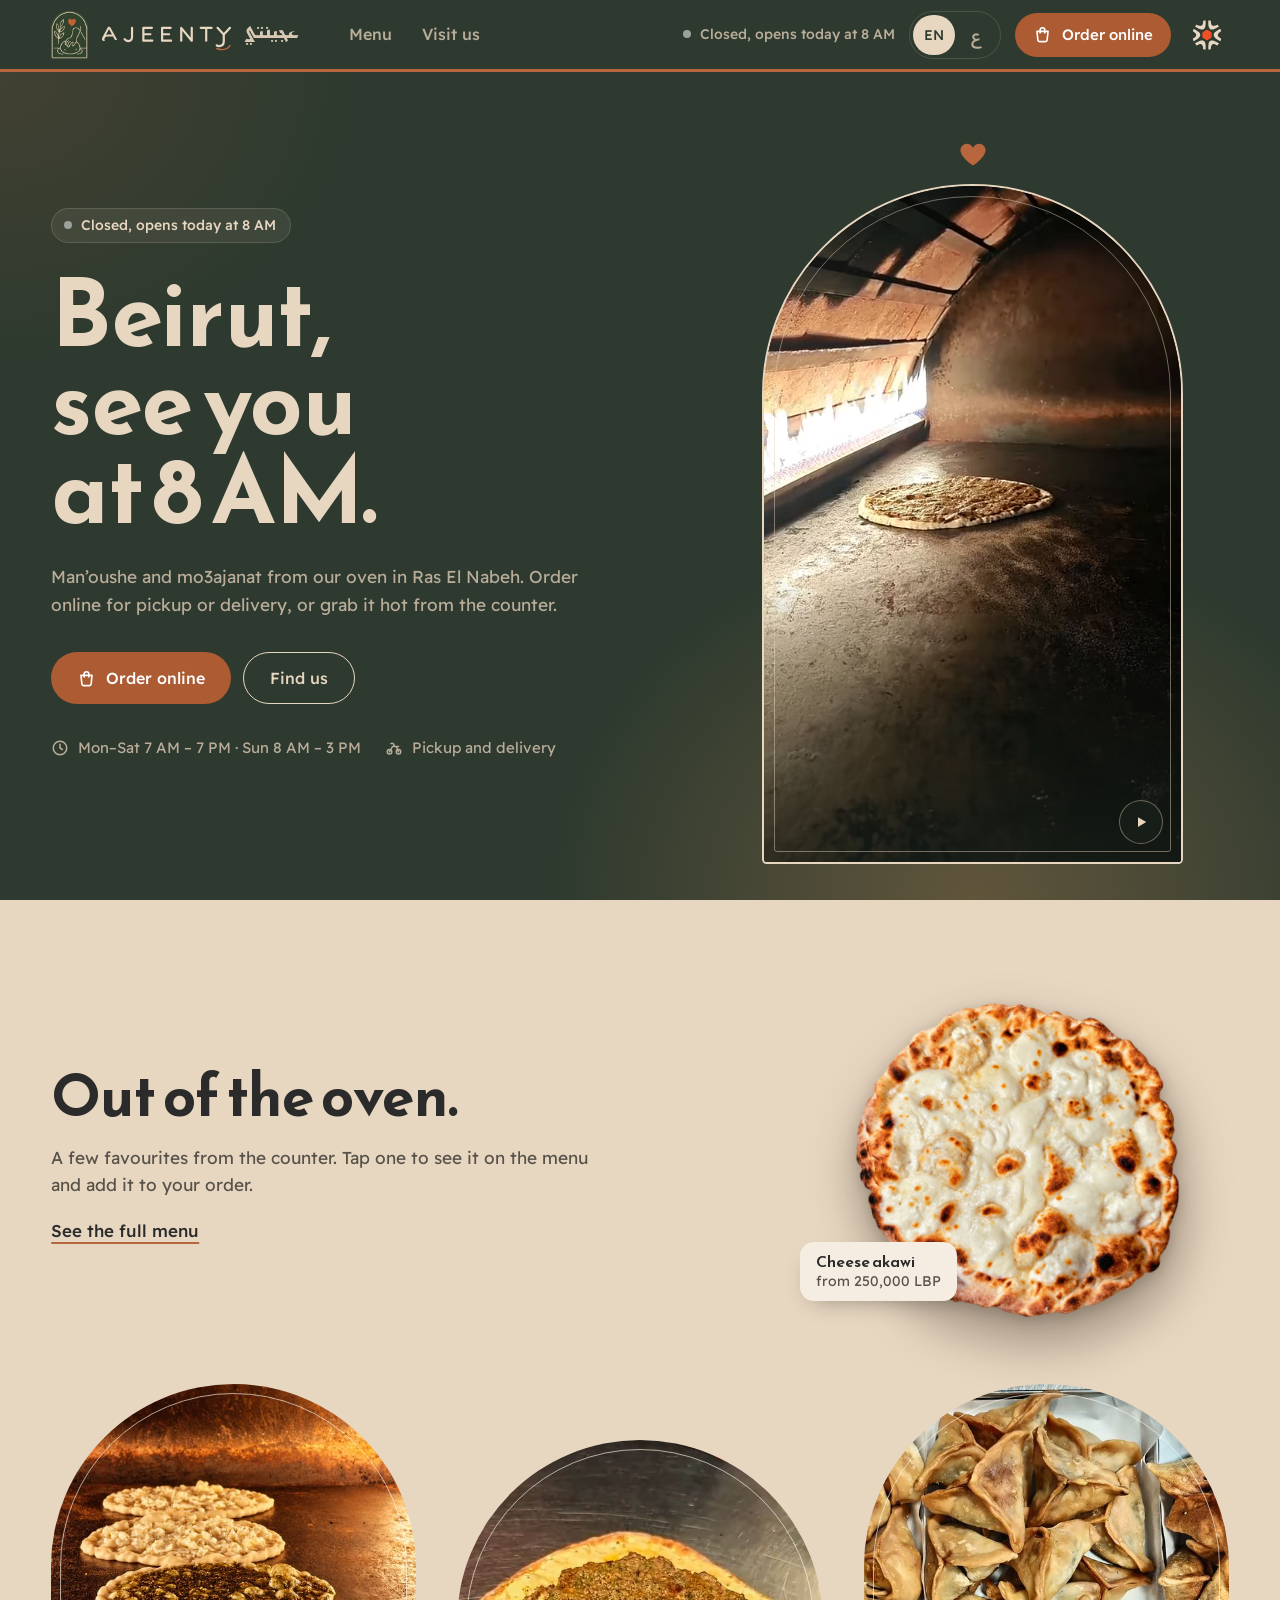
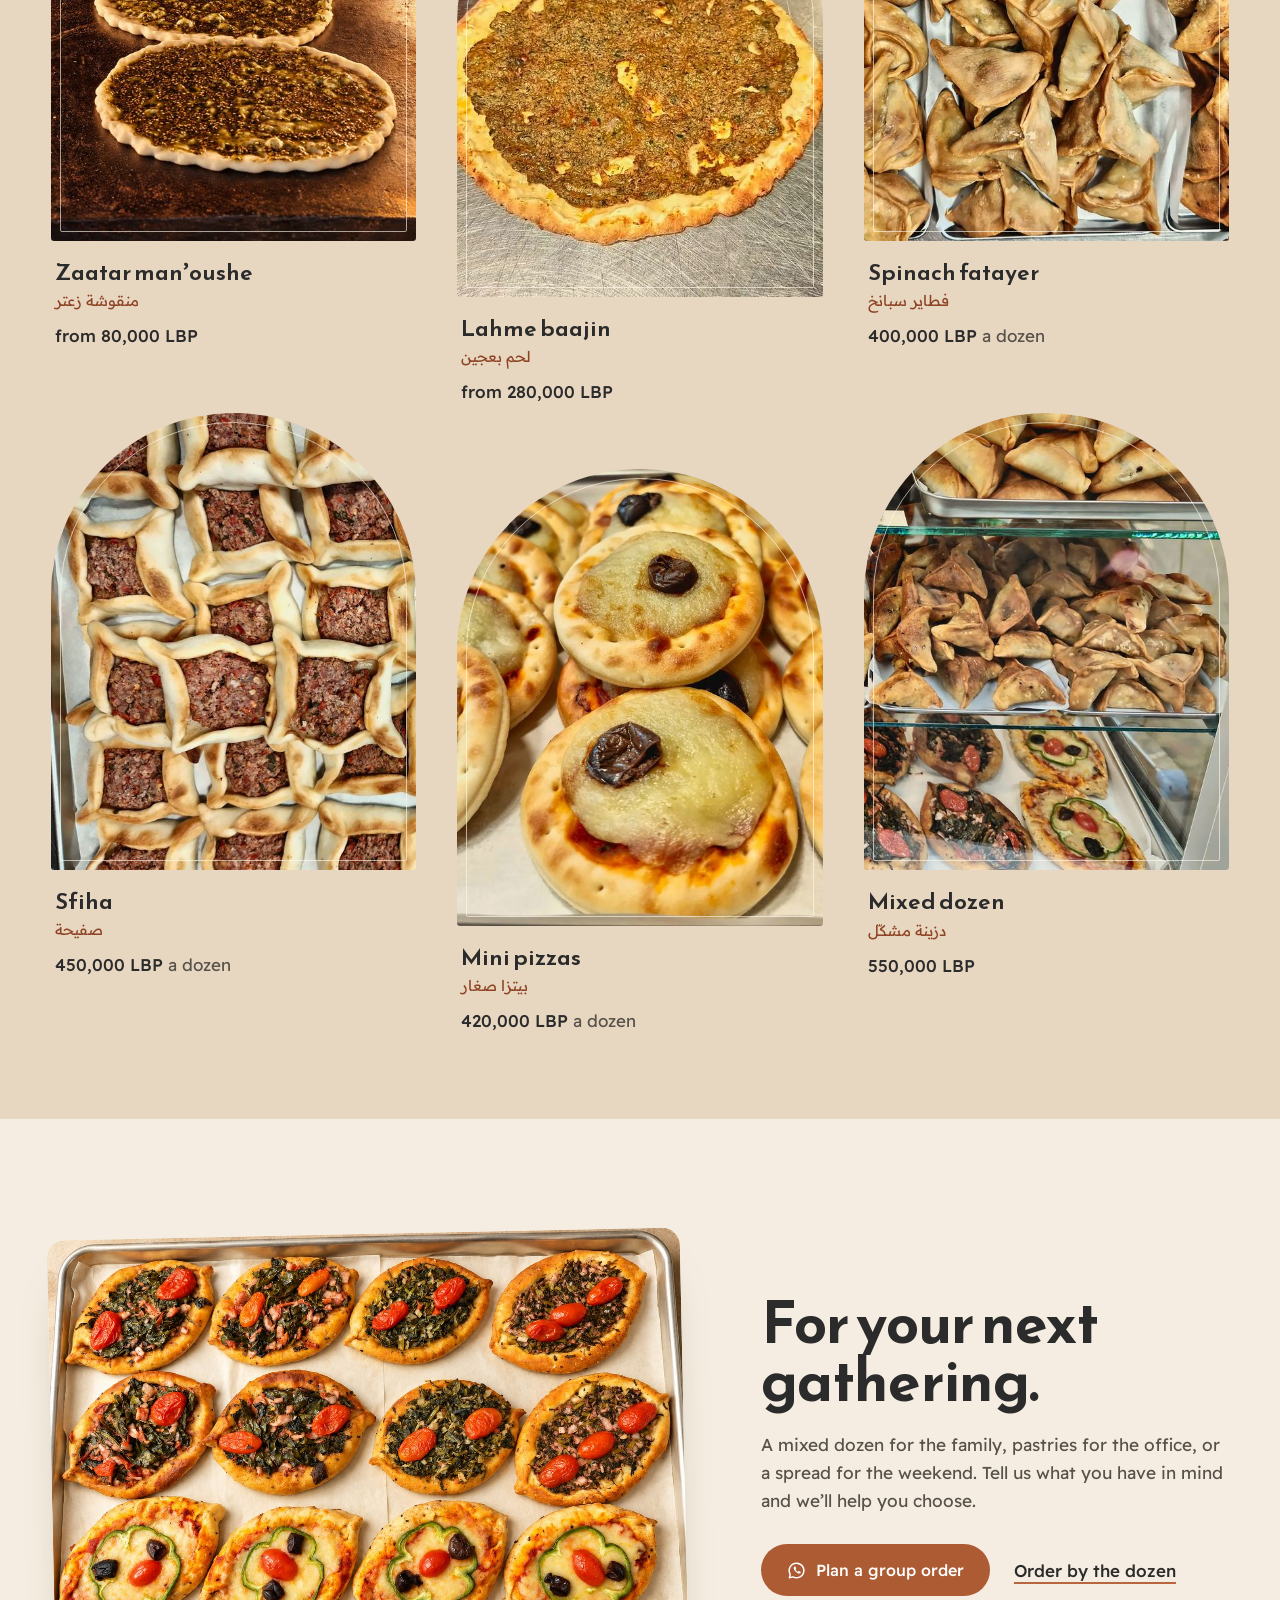
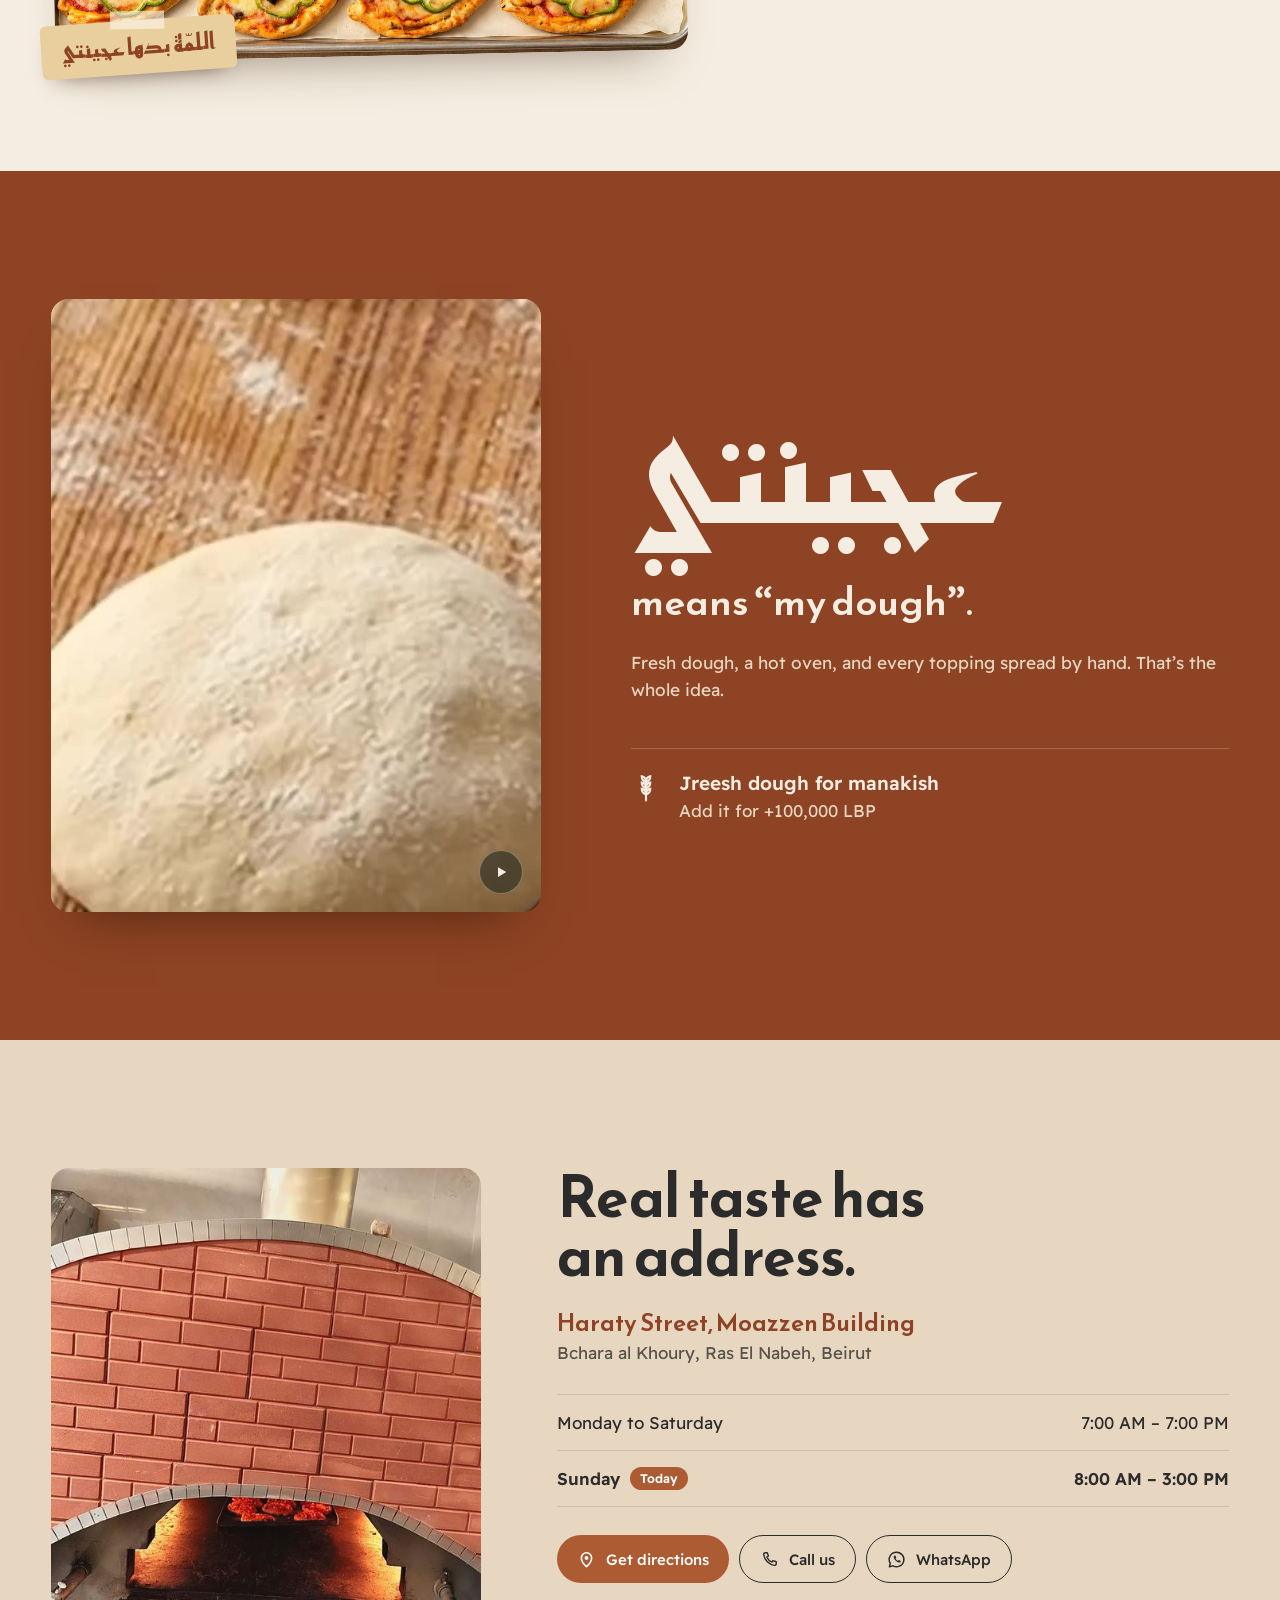
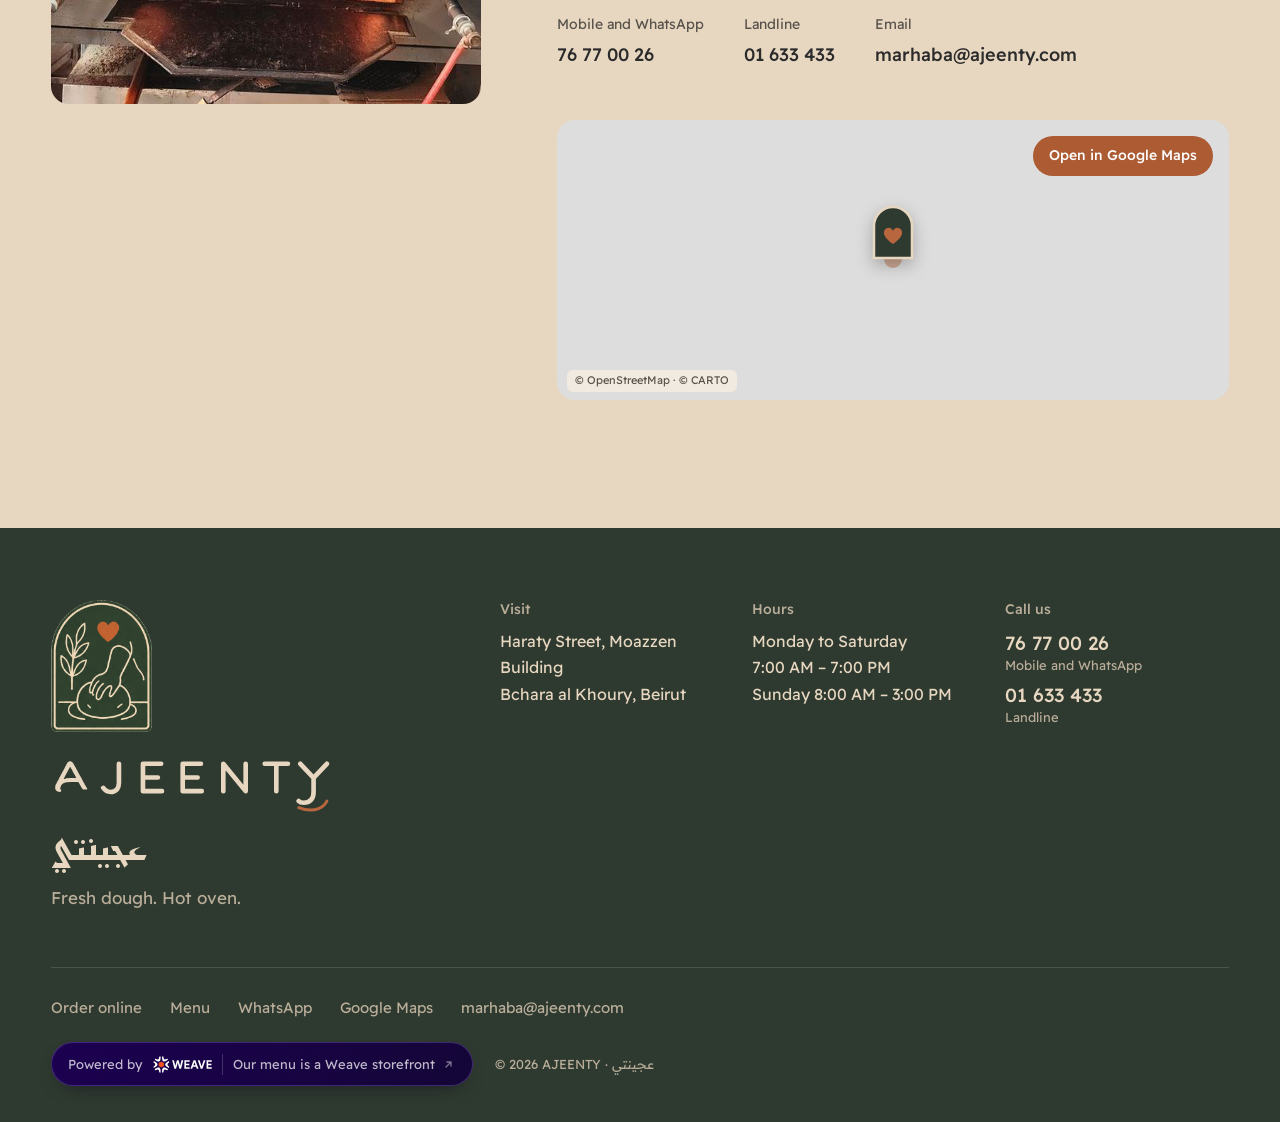
==== commit 1e083e30: "Update pastry prices (Nov 23 list) and make the site installable - Moajanat: new half-dozen prices, " ====
--- a/index.html
+++ b/index.html
@@ -6,6 +6,10 @@
   <title>AJEENTY | Man’oushe &amp; mo3ajanat in Ras El Nabeh, Beirut</title>
   <meta name="description" content="AJEENTY (عجينتي) bakes man’oushe, mo3ajanat and fresh dough in Ras El Nabeh, Beirut. Open Monday to Saturday 7 AM to 7 PM, Sunday 8 AM to 3 PM. Order online for pickup or delivery.">
   <meta name="theme-color" content="#2E3A2F">
+  <meta name="mobile-web-app-capable" content="yes">
+  <meta name="apple-mobile-web-app-capable" content="yes">
+  <meta name="apple-mobile-web-app-status-bar-style" content="default">
+  <meta name="apple-mobile-web-app-title" content="AJEENTY">
   <link rel="canonical" href="https://ajeenty.com/">
   <link rel="alternate" hreflang="en" href="https://ajeenty.com/">
   <link rel="alternate" hreflang="ar" href="https://ajeenty.com/?lang=ar">
@@ -206,15 +210,15 @@
             <span class="pick-photo"><img src="img/photos/fav-lahme-sm.jpg" srcset="img/photos/fav-lahme-sm.jpg 540w, img/photos/fav-lahme.jpg 720w" sizes="(max-width:620px) 74vw, (max-width:980px) 45vw, 400px" width="720" height="900" loading="lazy" alt="A whole lahme baajin, just baked" data-i18n-attr="alt:altLahme"></span>
             <span class="pick-txt"><span class="pick-name" data-i18n="pLahme">Lahme baajin</span><span class="pick-alt" data-alt="pLahme">لحم بعجين</span><span class="pick-price"><span data-i18n="from">from</span> <span class="num">280,000</span> <span data-i18n="lbp">LBP</span></span></span>
           </a></li>
-          <li><a class="pick" href="menu/index.html#it-spinach-dz">
+          <li><a class="pick" href="menu/index.html#it-mj-spinach">
             <span class="pick-photo"><img src="img/photos/fav-spinach-sm.jpg" srcset="img/photos/fav-spinach-sm.jpg 540w, img/photos/fav-spinach.jpg 900w" sizes="(max-width:620px) 74vw, (max-width:980px) 45vw, 400px" width="900" height="1125" loading="lazy" alt="Trays of spinach fatayer" data-i18n-attr="alt:altSpinach"></span>
-            <span class="pick-txt"><span class="pick-name" data-i18n="pSpinach">Spinach fatayer</span><span class="pick-alt" data-alt="pSpinach">فطاير سبانخ</span><span class="pick-price"><span class="num">350,000</span> <span data-i18n="lbp">LBP</span> <span class="per" data-i18n="perDozen">a dozen</span></span></span>
-          </a></li>
-          <li><a class="pick" href="menu/index.html#it-sfiha-dz">
+            <span class="pick-txt"><span class="pick-name" data-i18n="pSpinach">Spinach fatayer</span><span class="pick-alt" data-alt="pSpinach">فطاير سبانخ</span><span class="pick-price"><span class="num">400,000</span> <span data-i18n="lbp">LBP</span> <span class="per" data-i18n="perDozen">a dozen</span></span></span>
+          </a></li>
+          <li><a class="pick" href="menu/index.html#it-mj-sfiha">
             <span class="pick-photo"><img src="img/photos/fav-sfiha-sm.jpg" srcset="img/photos/fav-sfiha-sm.jpg 540w, img/photos/fav-sfiha.jpg 900w" sizes="(max-width:620px) 74vw, (max-width:980px) 45vw, 400px" width="900" height="1125" loading="lazy" alt="Open meat sfiha on a tray" data-i18n-attr="alt:altSfiha"></span>
             <span class="pick-txt"><span class="pick-name" data-i18n="pSfiha">Sfiha</span><span class="pick-alt" data-alt="pSfiha">صفيحة</span><span class="pick-price"><span class="num">450,000</span> <span data-i18n="lbp">LBP</span> <span class="per" data-i18n="perDozen">a dozen</span></span></span>
           </a></li>
-          <li><a class="pick" href="menu/index.html#it-pizza-dz">
+          <li><a class="pick" href="menu/index.html#it-mj-pizza">
             <span class="pick-photo"><img src="img/photos/fav-pizza-sm.jpg" srcset="img/photos/fav-pizza-sm.jpg 540w, img/photos/fav-pizza.jpg 900w" sizes="(max-width:620px) 74vw, (max-width:980px) 45vw, 400px" width="900" height="1125" loading="lazy" alt="Mini pizzas with melted cheese and an olive" data-i18n-attr="alt:altPizza"></span>
             <span class="pick-txt"><span class="pick-name" data-i18n="pPizza">Mini pizzas</span><span class="pick-alt" data-alt="pPizza">بيتزا صغار</span><span class="pick-price"><span class="num">420,000</span> <span data-i18n="lbp">LBP</span> <span class="per" data-i18n="perDozen">a dozen</span></span></span>
           </a></li>
@@ -352,7 +356,7 @@
     <svg class="ic" aria-hidden="true"><use href="#i-bag"/></svg><span data-i18n="orderOnline">Order online</span>
   </a>
 
-  <script src="assets/common.js?v=20261105-promo" defer></script>
+  <script src="assets/common.js?v=20261124-pwa" defer></script>
   <script src="assets/home.js?v=20261111-moajanat" defer></script>
 </body>
 </html>
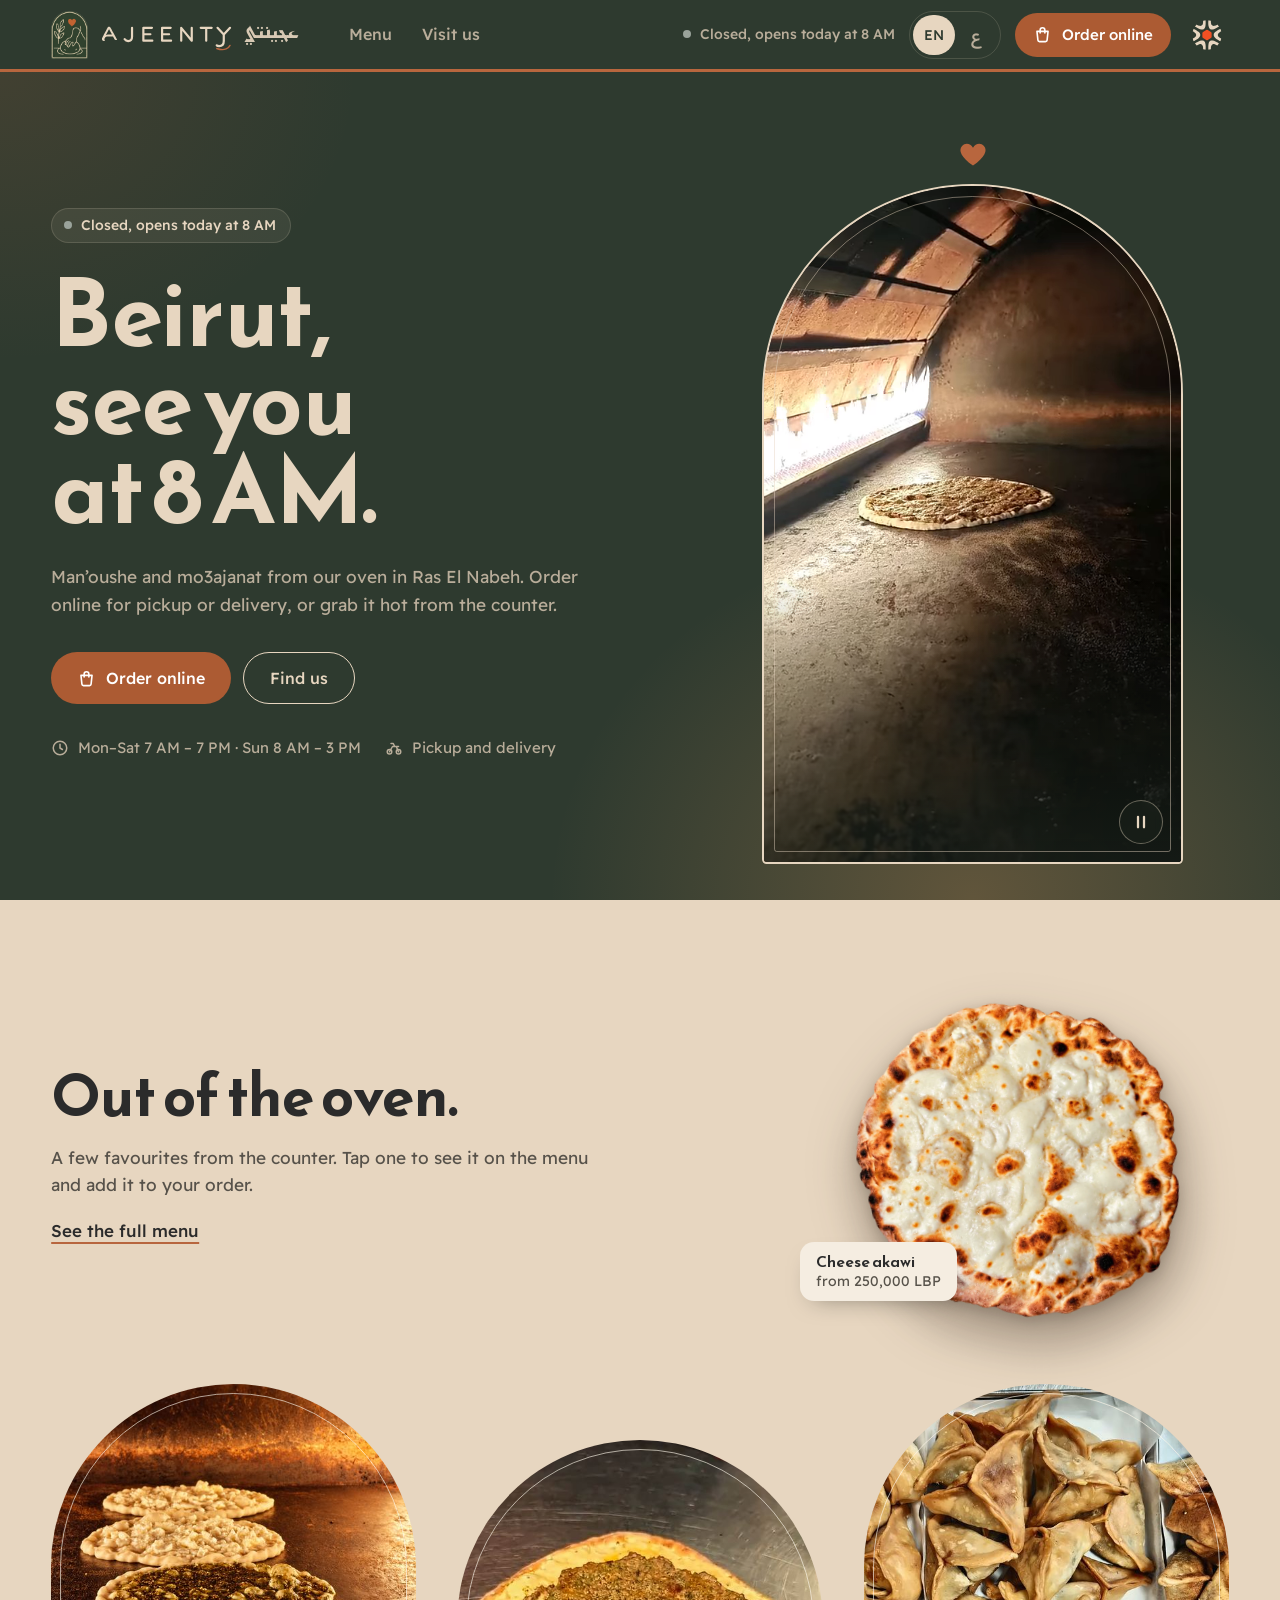
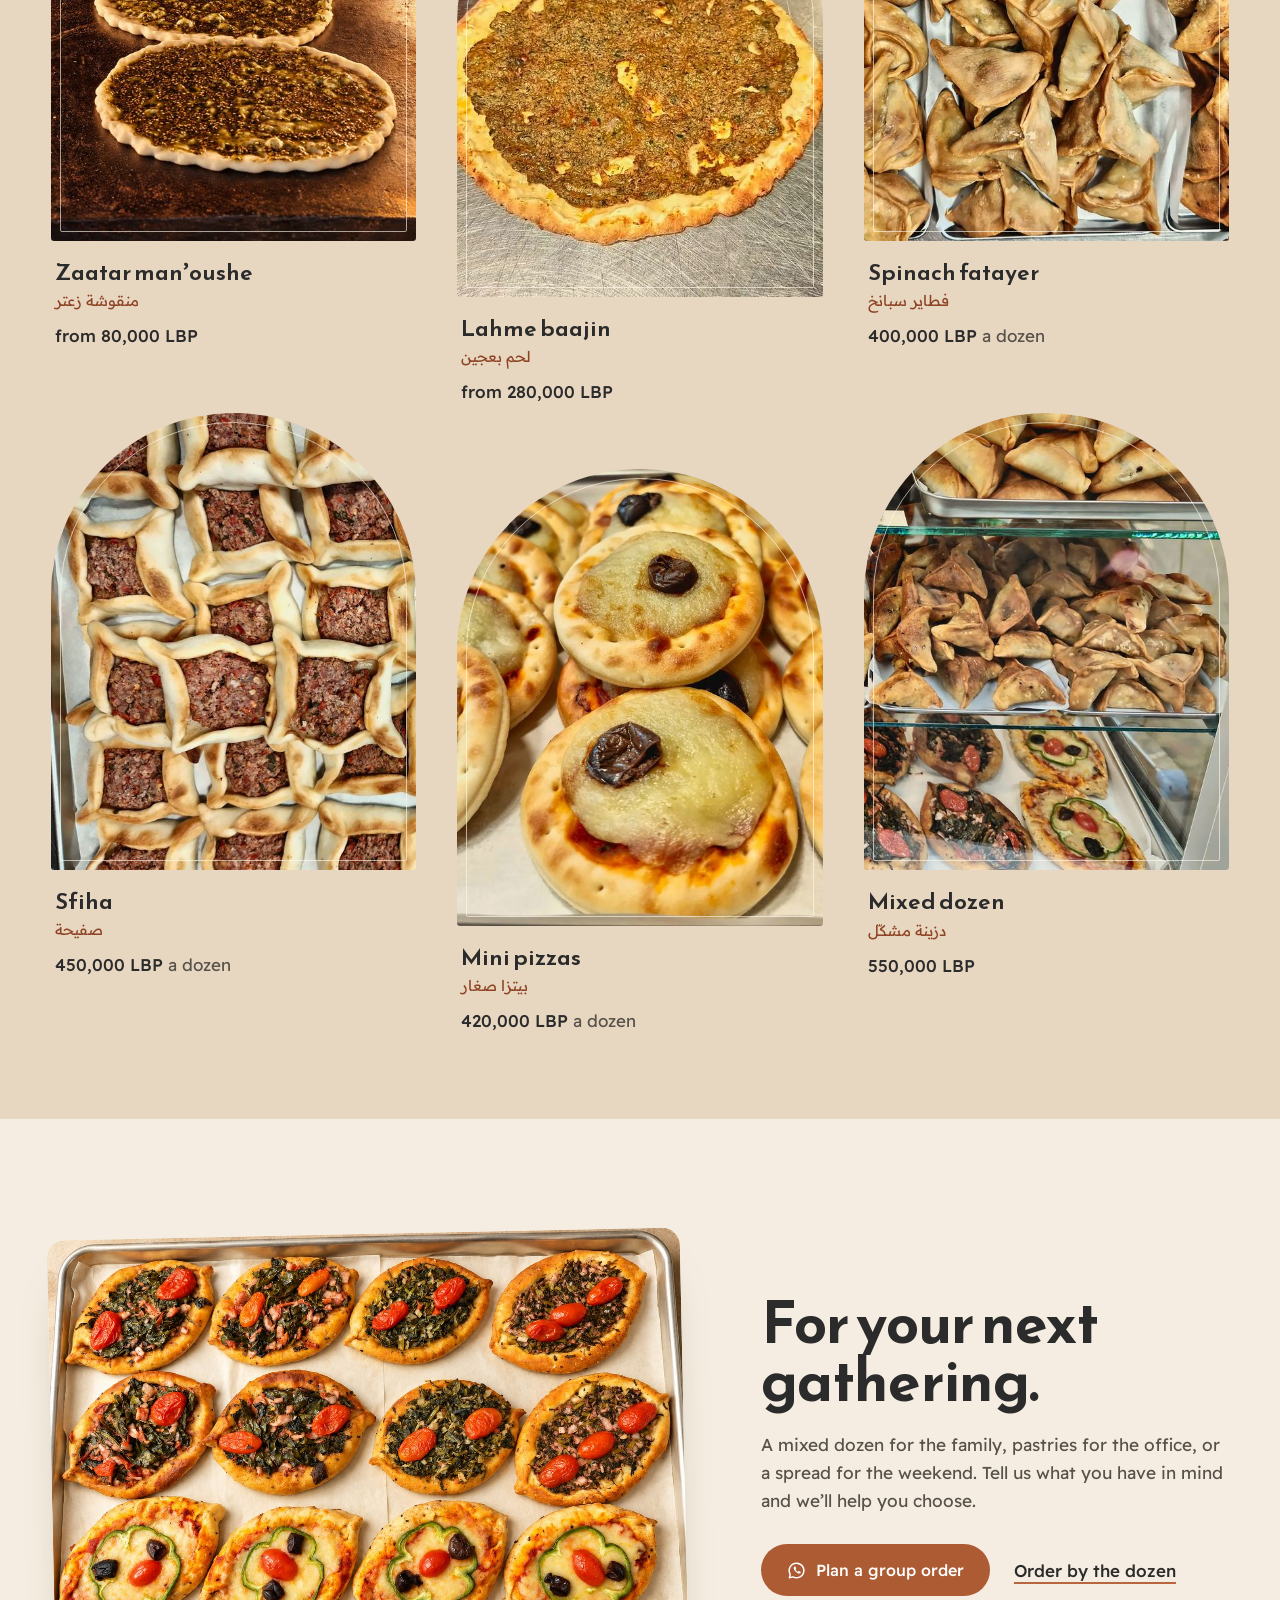
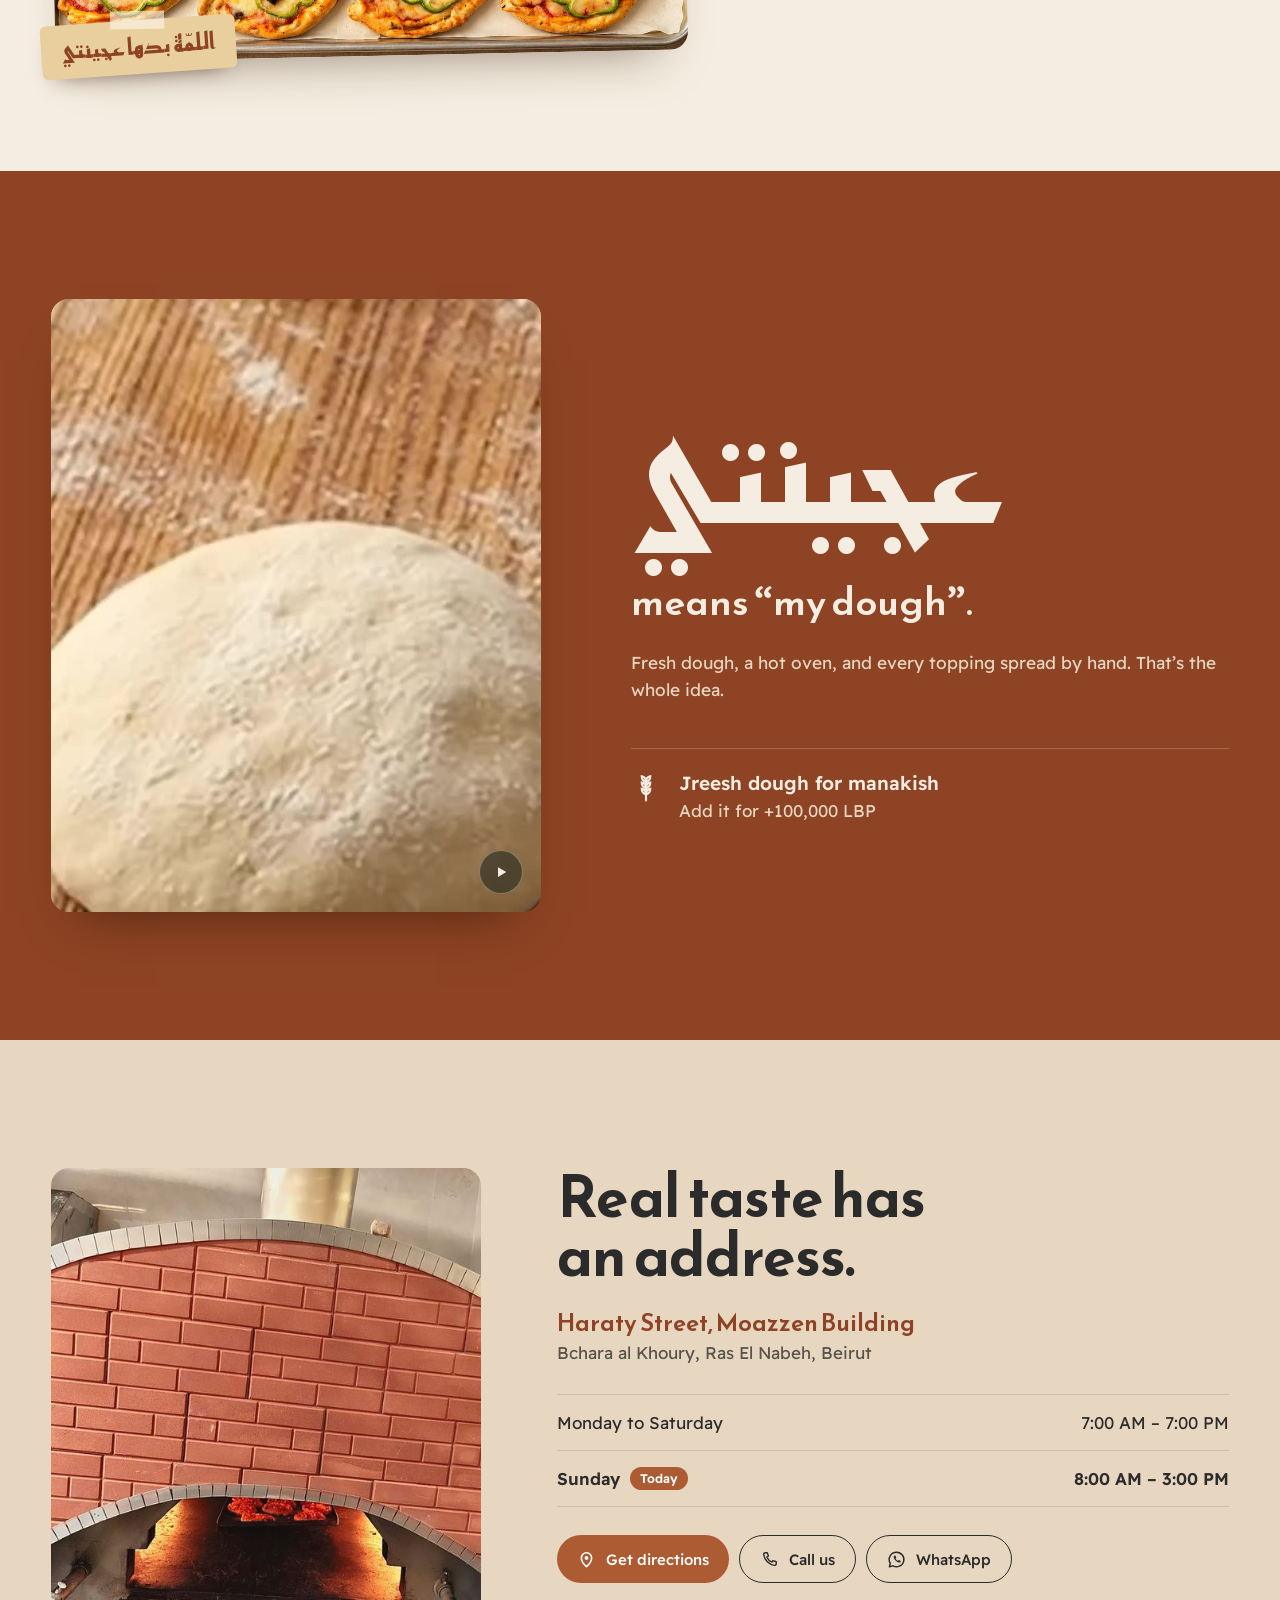
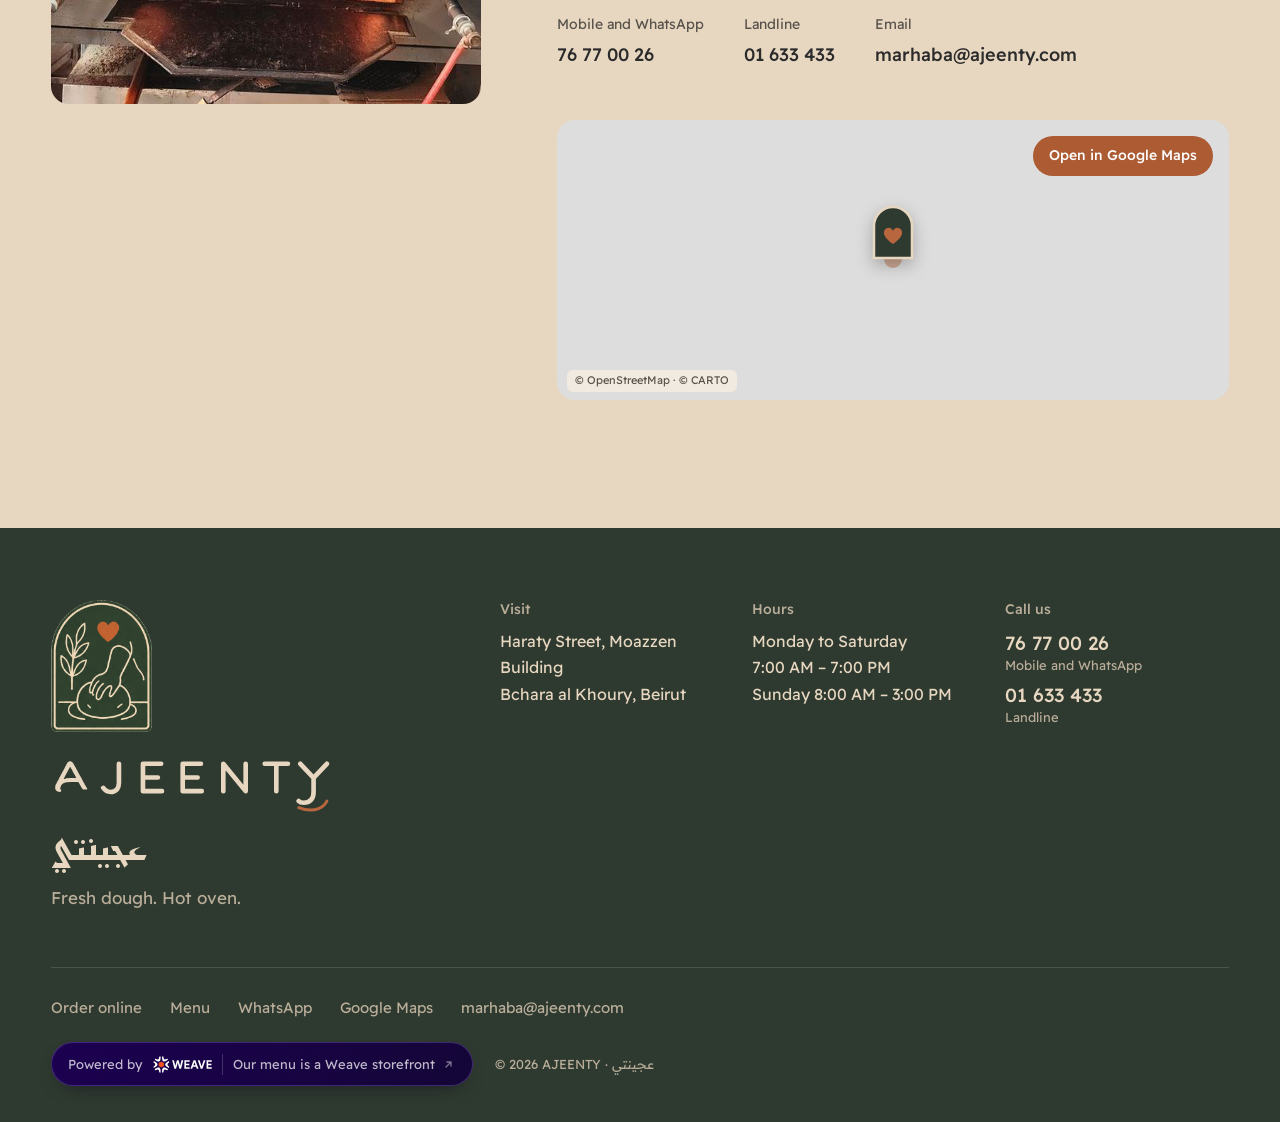
==== commit cd1bc96e: "Show the "Get the app" banner and link on the menu page only Co-Authored-By: Claude Opus 5.5 <norepl" ====
--- a/index.html
+++ b/index.html
@@ -40,7 +40,7 @@
   <link rel="preload" href="fonts/reem-kufi-latin.woff2" as="font" type="font/woff2" crossorigin>
   <link rel="preload" href="fonts/readex-pro-latin.woff2" as="font" type="font/woff2" crossorigin>
   <link rel="stylesheet" href="assets/fonts.css">
-  <link rel="stylesheet" href="assets/base.css?v=20261105-promo">
+  <link rel="stylesheet" href="assets/base.css?v=20261124-appbtn3">
   <link rel="stylesheet" href="assets/home.css?v=20261105-promo">
   <link rel="preconnect" href="https://a.basemaps.cartocdn.com" crossorigin>
 
@@ -356,7 +356,7 @@
     <svg class="ic" aria-hidden="true"><use href="#i-bag"/></svg><span data-i18n="orderOnline">Order online</span>
   </a>
 
-  <script src="assets/common.js?v=20261124-pwa" defer></script>
+  <script src="assets/common.js?v=20261124-appmenu" defer></script>
   <script src="assets/home.js?v=20261111-moajanat" defer></script>
 </body>
 </html>
--- a/assets/base.css
+++ b/assets/base.css
@@ -316,3 +316,41 @@
   .promo-card .promo-in{padding:16px 16px 18px}
 }
 @media (prefers-reduced-motion:reduce){.is-on .promo-dot::after{animation:none}}
+
+/* ---------- "Get the app": phone banner above the nav, and the iPhone how-to sheet ---------- */
+.app-bar{display:flex;align-items:center;gap:12px;padding:10px var(--gut);background:var(--flour);color:var(--ink);border-bottom:1px solid var(--line);font-size:14px;line-height:1.3}
+.app-bar img{flex:none;width:44px;height:44px;border-radius:11px;box-shadow:0 2px 6px rgba(28,35,29,.18)}
+.app-txt{flex:1;min-width:0;display:flex;flex-direction:column;gap:2px}
+.app-t{font:600 15px/1.25 var(--f-body)}
+.app-s{color:var(--ink-2);font-size:13px}
+.app-go{flex:none;min-height:40px;padding:0 16px;border:0;border-radius:99px;background:var(--action);color:#fff;font:500 14px/1 var(--f-body);cursor:pointer}
+.app-go:hover{background:var(--action-2)}
+.app-x{flex:none;display:grid;place-items:center;width:36px;height:36px;margin-inline-end:-8px;border:0;border-radius:50%;background:none;color:var(--ink-2);cursor:pointer}
+.app-x svg,.app-close svg{width:20px;height:20px;fill:none;stroke:currentColor;stroke-width:2;stroke-linecap:round}
+.app-sheet{position:fixed;inset:0;z-index:3000;display:flex;flex-direction:column;justify-content:flex-end;align-items:center;padding:16px 12px calc(12px + env(safe-area-inset-bottom,0px));background:rgba(28,35,29,.55);animation:app-fade .2s ease-out}
+.app-sheet[hidden]{display:none}
+.app-card{position:relative;width:100%;max-width:440px;max-height:calc(100% - 64px);overflow:auto;padding:20px 18px 16px;border-radius:22px;background:var(--flour);color:var(--ink);text-align:center;box-shadow:0 24px 60px -20px rgba(0,0,0,.5);animation:app-up .3s cubic-bezier(.2,.9,.3,1.1)}
+.app-sheet.pad{justify-content:center}
+.app-close{position:absolute;top:10px;inset-inline-end:10px;display:grid;place-items:center;width:40px;height:40px;border:0;border-radius:50%;background:var(--sand);color:var(--ink);cursor:pointer}
+.app-icon{width:52px;height:52px;border-radius:15px;box-shadow:0 4px 12px rgba(28,35,29,.2)}
+.app-card h2{margin:10px 0 4px;padding:0 30px;font:700 21px/1.25 var(--f-display);text-wrap:balance}
+.app-lede{margin:0 0 14px;color:var(--ink-2);font-size:15px;line-height:1.45}
+.app-steps{list-style:none;margin:0 0 16px;padding:0;display:grid;gap:8px;text-align:start}
+.app-steps li{display:grid;grid-template-columns:28px 44px 1fr;align-items:center;gap:10px;padding:10px 12px;border-radius:14px;background:#fff;border:1px solid var(--line);font-size:16px;line-height:1.4}
+.app-n{display:grid;place-items:center;width:28px;height:28px;border-radius:50%;background:var(--sage);color:var(--on-sage);font:600 14px/1 var(--f-body)}
+.app-ic{display:grid;place-items:center;width:44px;height:44px;border-radius:11px;background:#EEF3FB;color:#1A73E8}
+.app-ic svg{width:26px;height:26px;fill:none;stroke:currentColor;stroke-width:1.8;stroke-linecap:round;stroke-linejoin:round}
+.app-ic svg circle{fill:currentColor;stroke:none}
+.app-tx b{font-weight:600}
+.app-tx small{display:block;margin-top:3px;color:var(--ink-2);font-size:13px}
+.app-ok{width:100%;justify-content:center;min-height:50px;font-size:16px}
+.app-point{display:flex;flex-direction:column;align-items:center;gap:2px;margin-top:10px;color:#fff;font:600 14px/1 var(--f-body)}
+.app-point svg{width:30px;height:30px;fill:none;stroke:currentColor;stroke-width:2.4;stroke-linecap:round;stroke-linejoin:round;animation:app-bob 1.2s ease-in-out infinite}
+.app-sheet.pad .app-point{display:none}
+.app-open,.app-open body{overflow:hidden}
+@keyframes app-fade{from{opacity:0}}
+@keyframes app-up{from{transform:translateY(24px);opacity:0}}
+@keyframes app-bob{50%{transform:translateY(6px)}}
+@media (prefers-reduced-motion:reduce){.app-sheet,.app-card,.app-point svg{animation:none}}
+@media (max-width:380px){.app-bar{gap:10px}.app-bar img{width:38px;height:38px;border-radius:9px}.app-s{display:none}}
+@media (max-height:760px){.app-icon,.app-lede{display:none}.app-card{padding-top:16px}.app-card h2{margin:4px 0 12px;font-size:19px}.app-steps li{grid-template-columns:26px 36px 1fr;gap:8px;padding:9px 10px;font-size:15px}.app-n{width:26px;height:26px}.app-ic{width:36px;height:36px;border-radius:9px}.app-ic svg{width:22px;height:22px}.app-ok{min-height:46px}.app-point{margin-top:6px}}
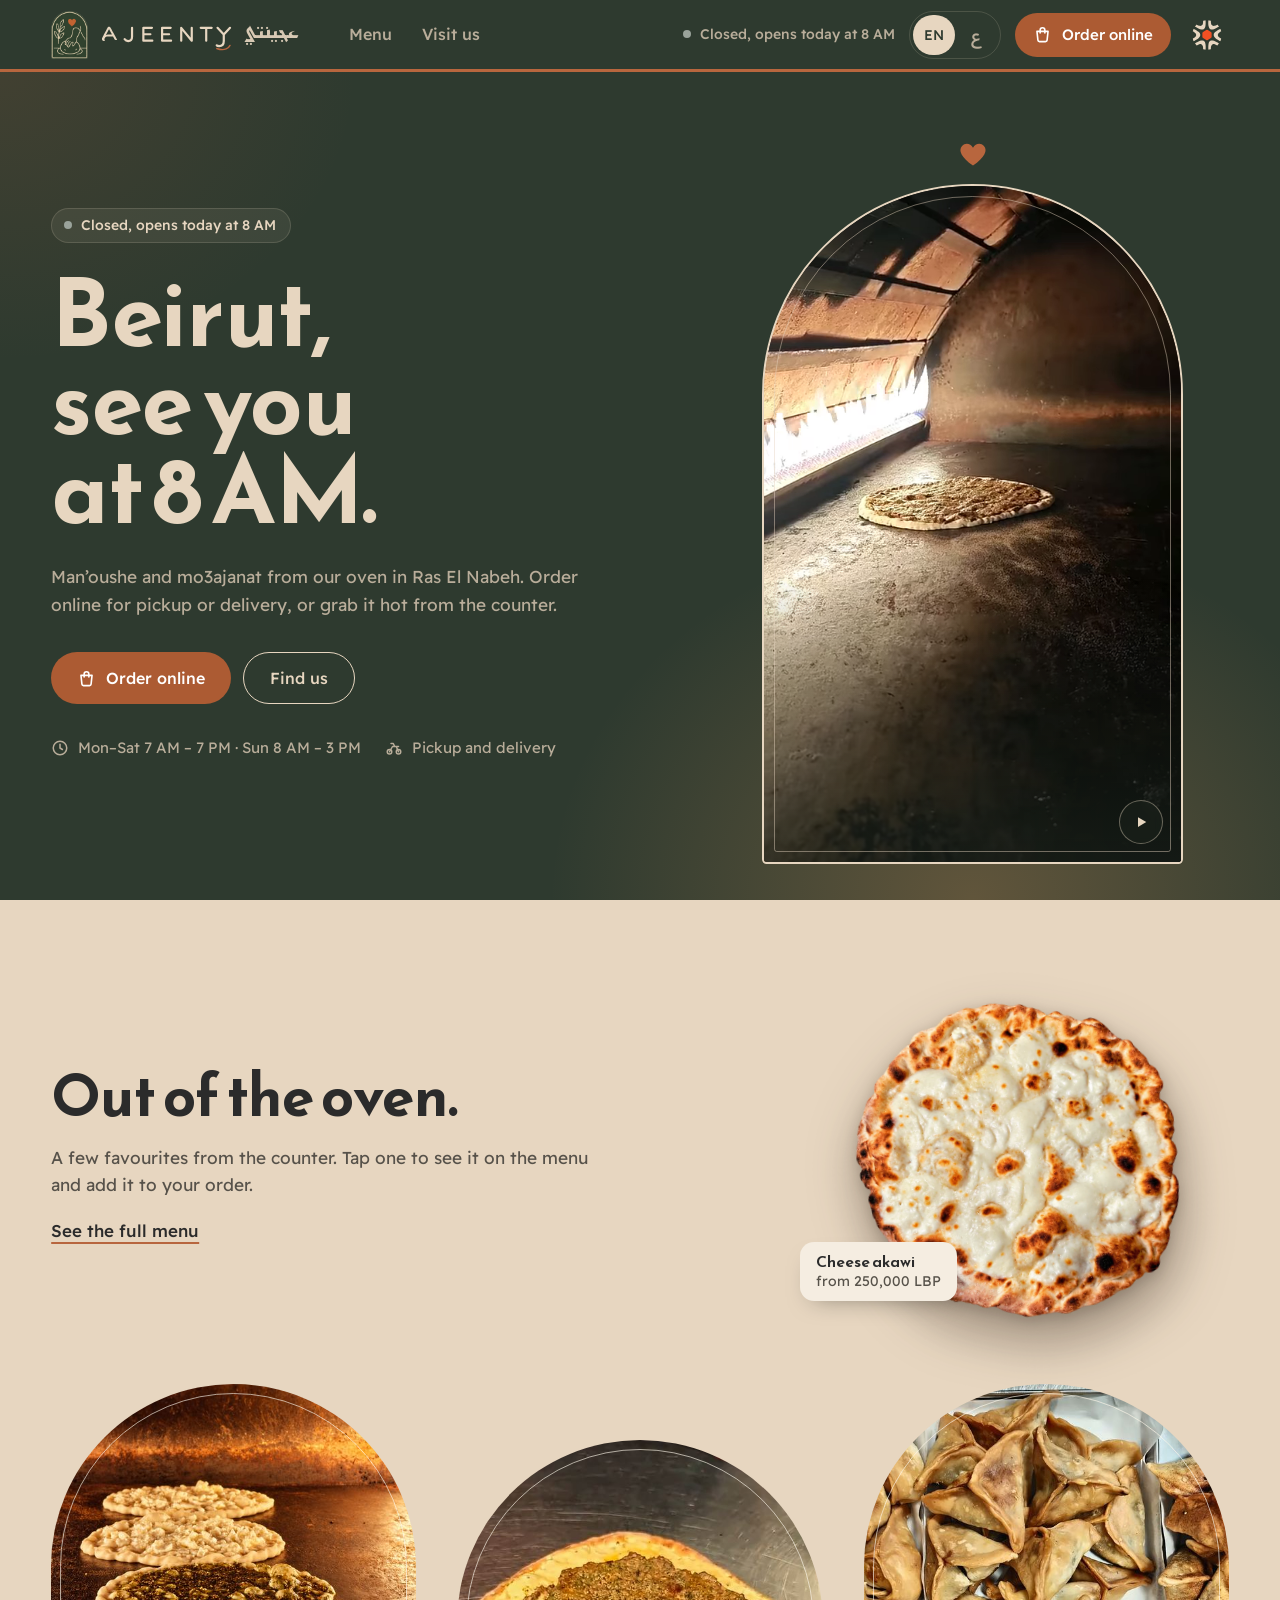
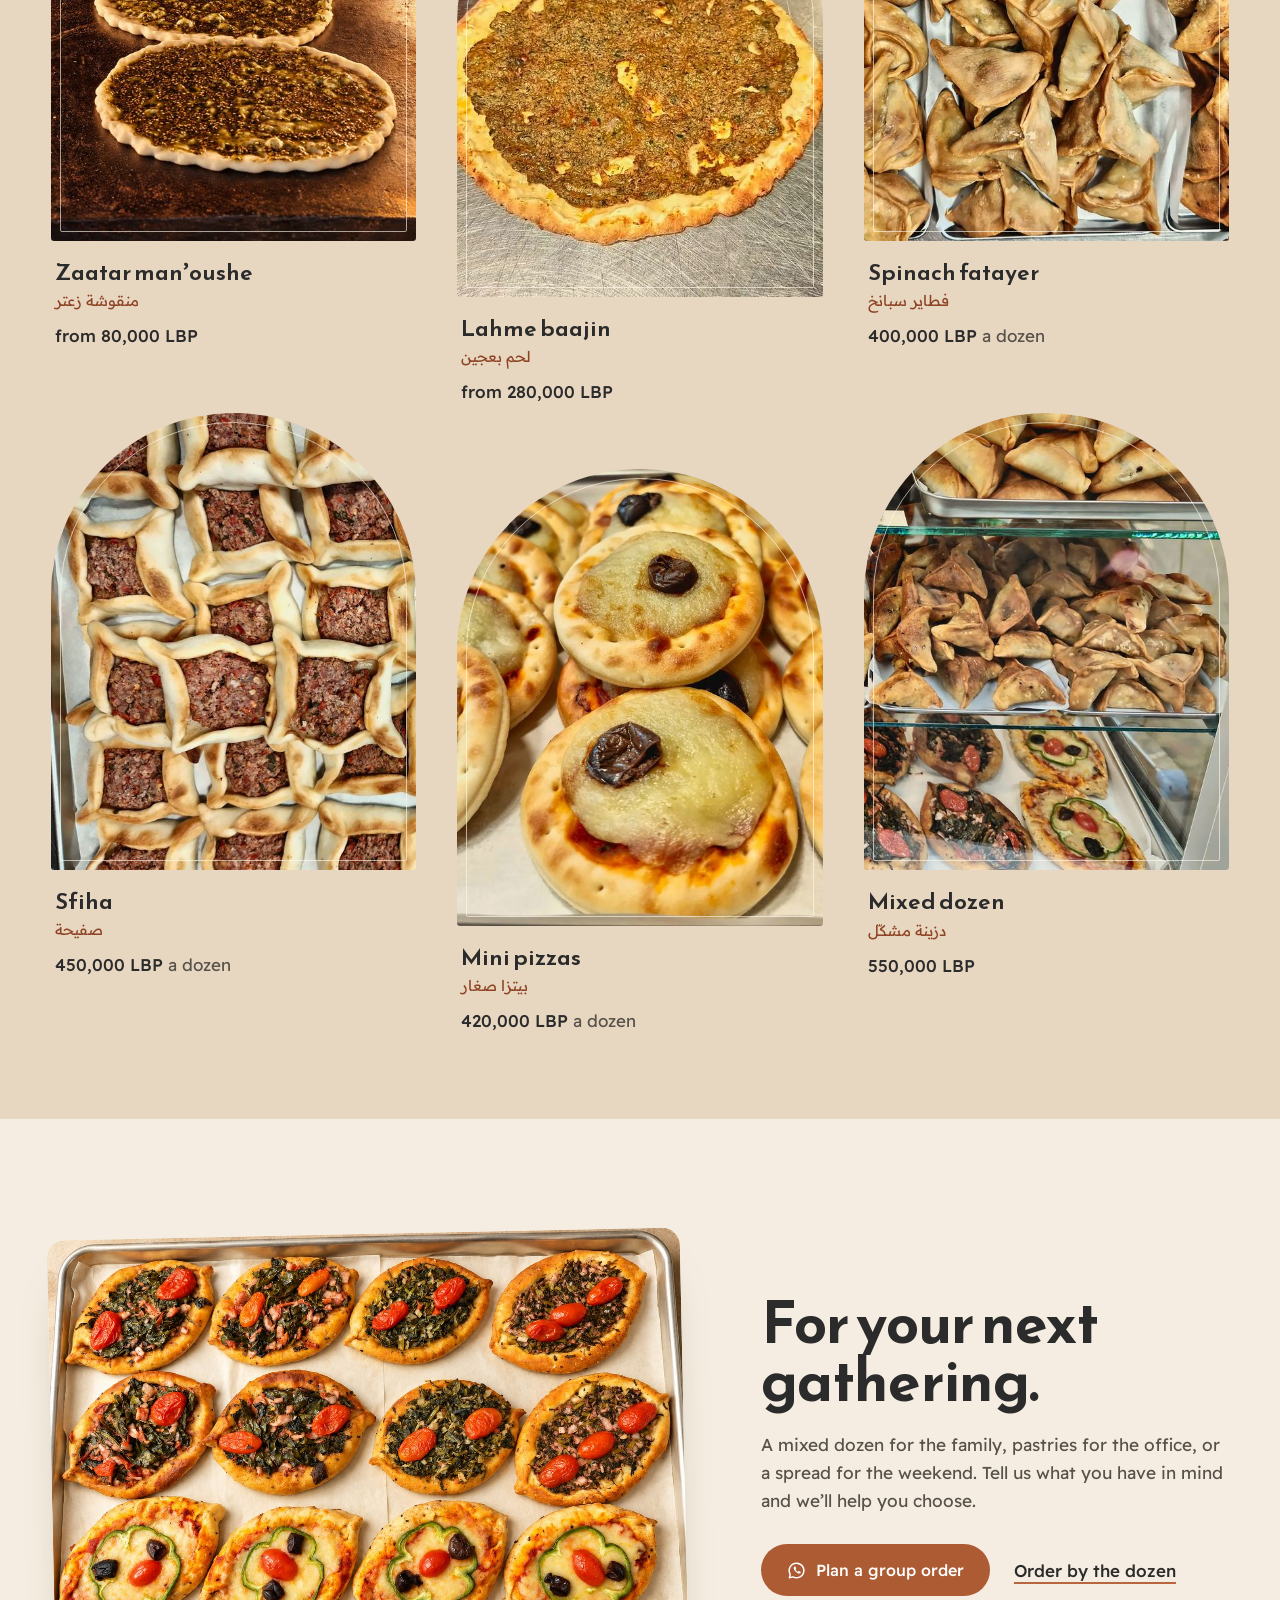
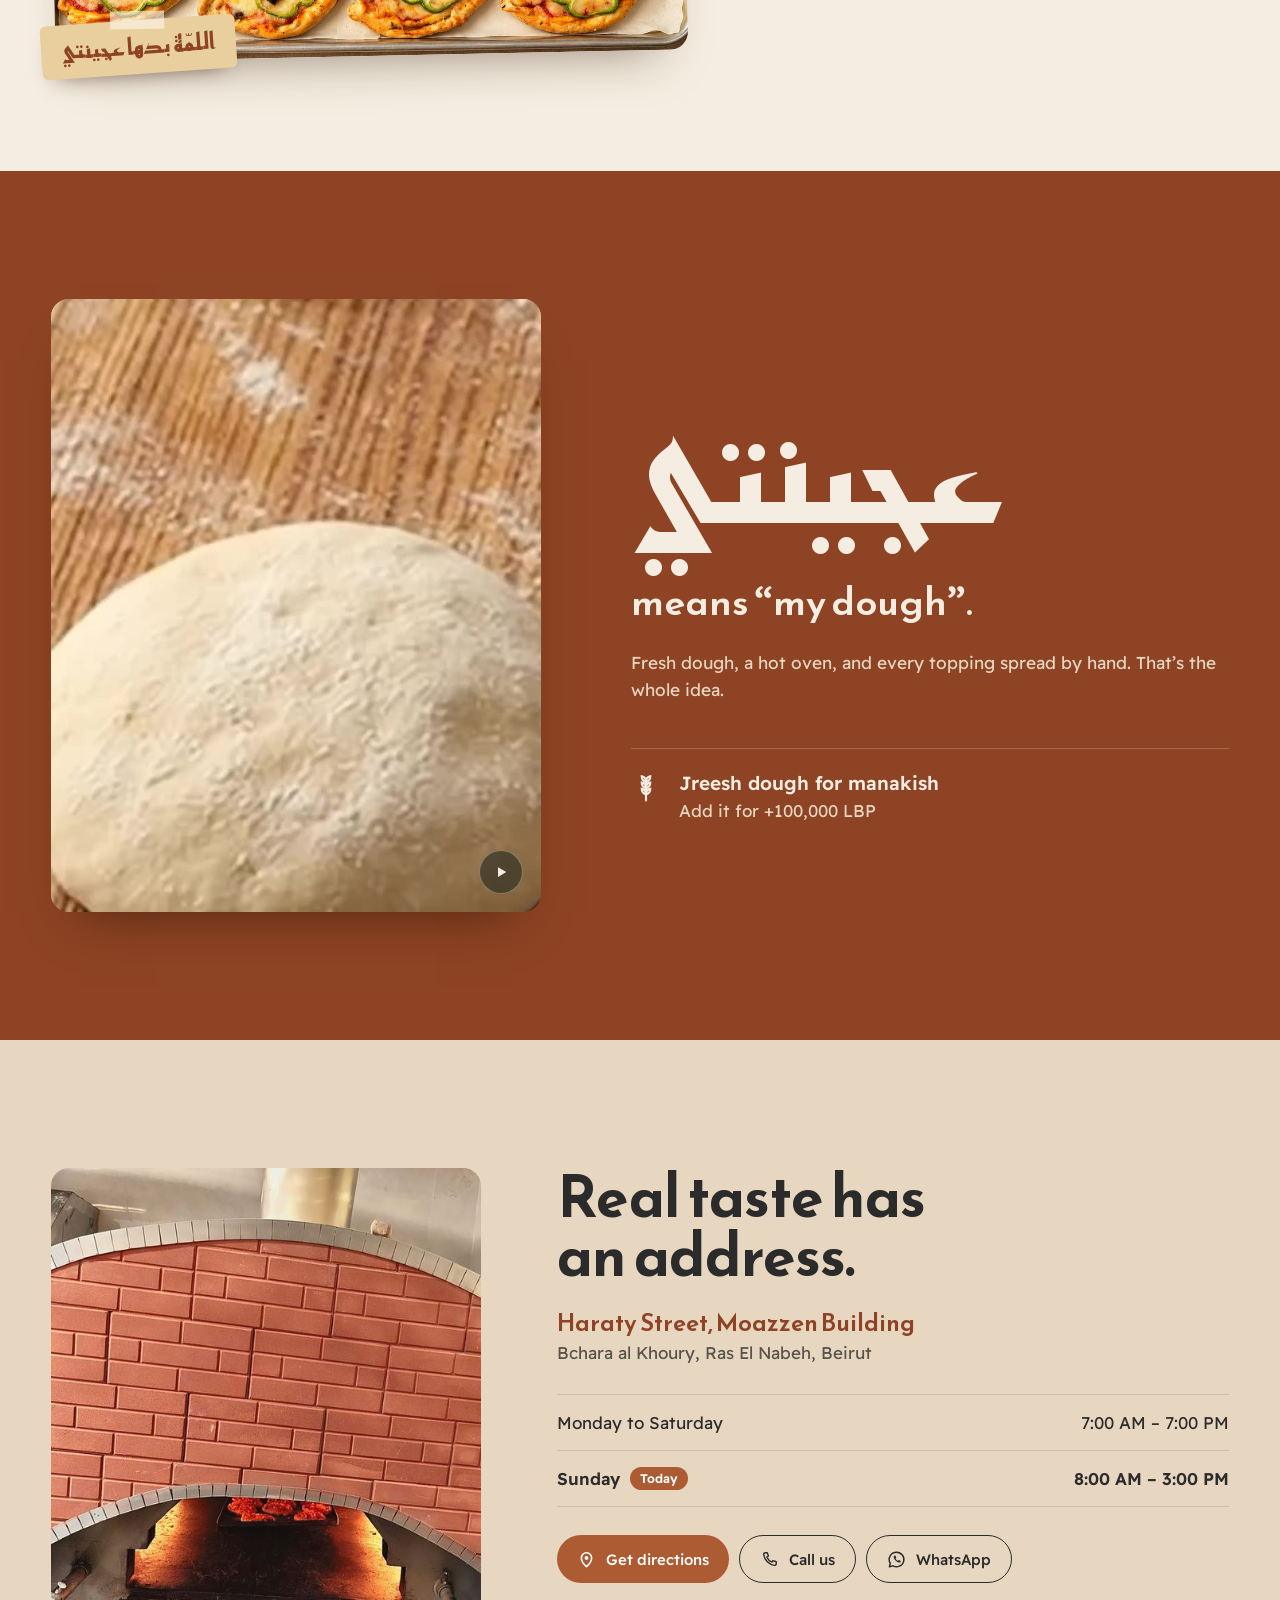
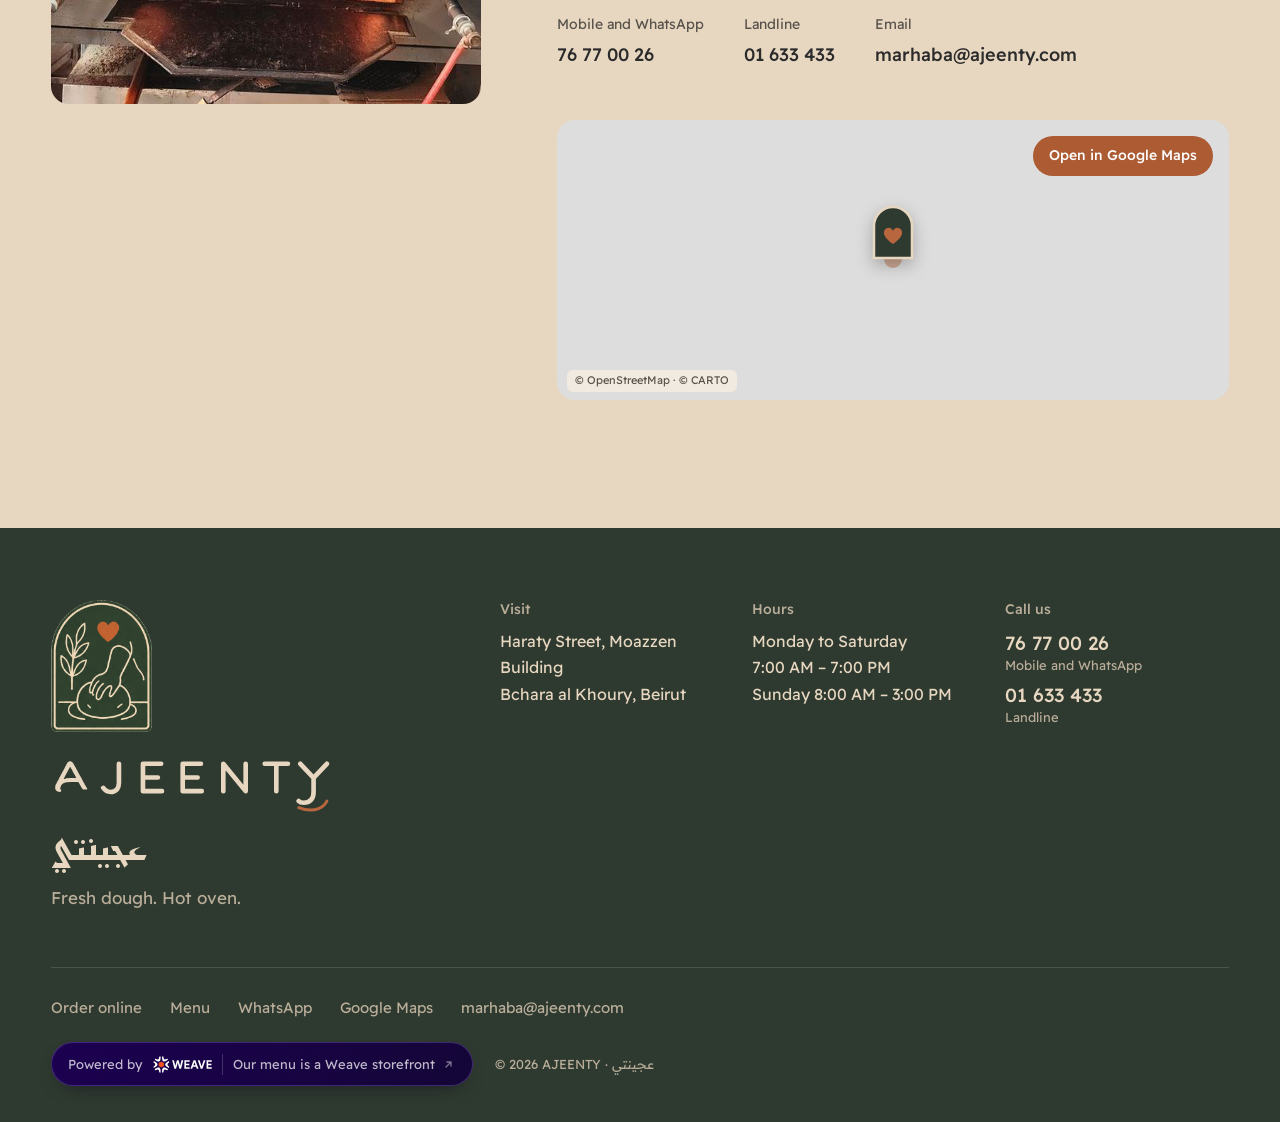
==== commit c7966b73: "Always show the app banner on phones; add an Android how-to guide Chrome only offers its one-tap ins" ====
--- a/index.html
+++ b/index.html
@@ -356,7 +356,7 @@
     <svg class="ic" aria-hidden="true"><use href="#i-bag"/></svg><span data-i18n="orderOnline">Order online</span>
   </a>
 
-  <script src="assets/common.js?v=20261124-appmenu" defer></script>
+  <script src="assets/common.js?v=20261124-appandroid2" defer></script>
   <script src="assets/home.js?v=20261111-moajanat" defer></script>
 </body>
 </html>
